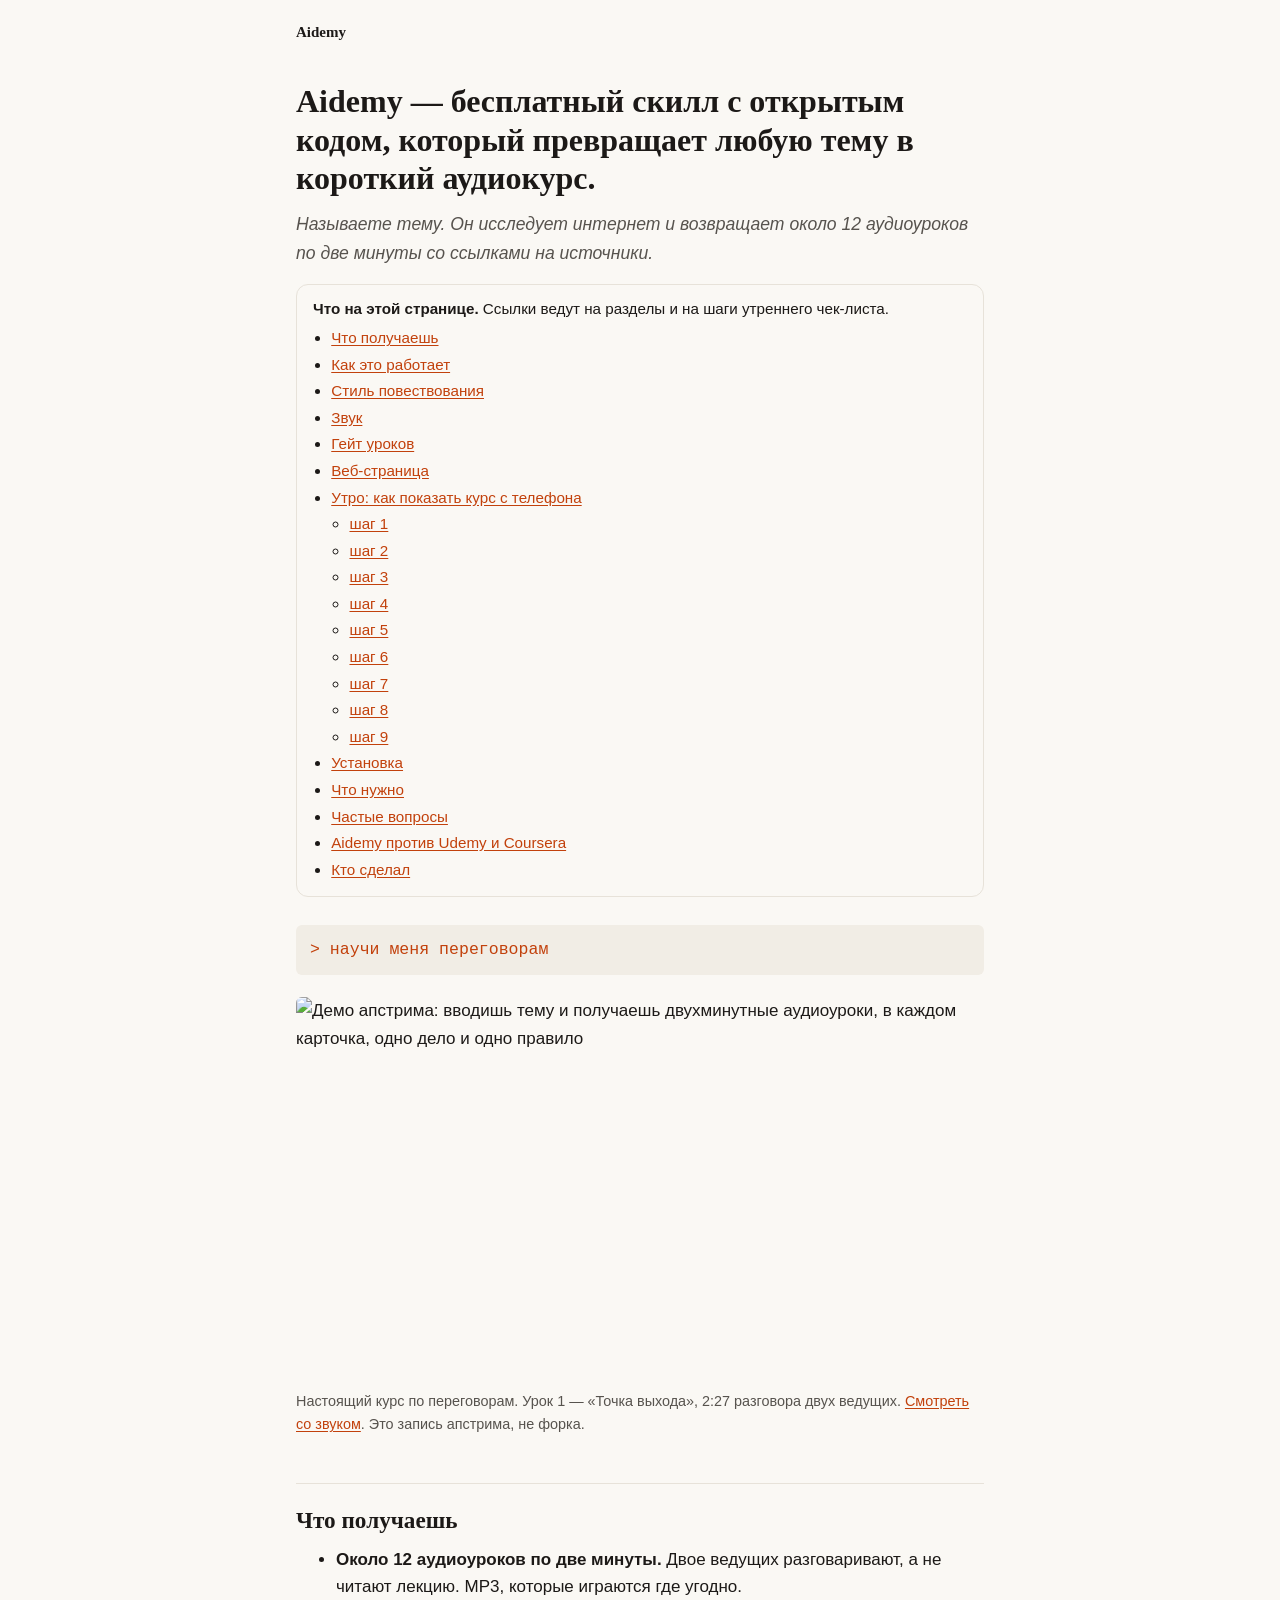
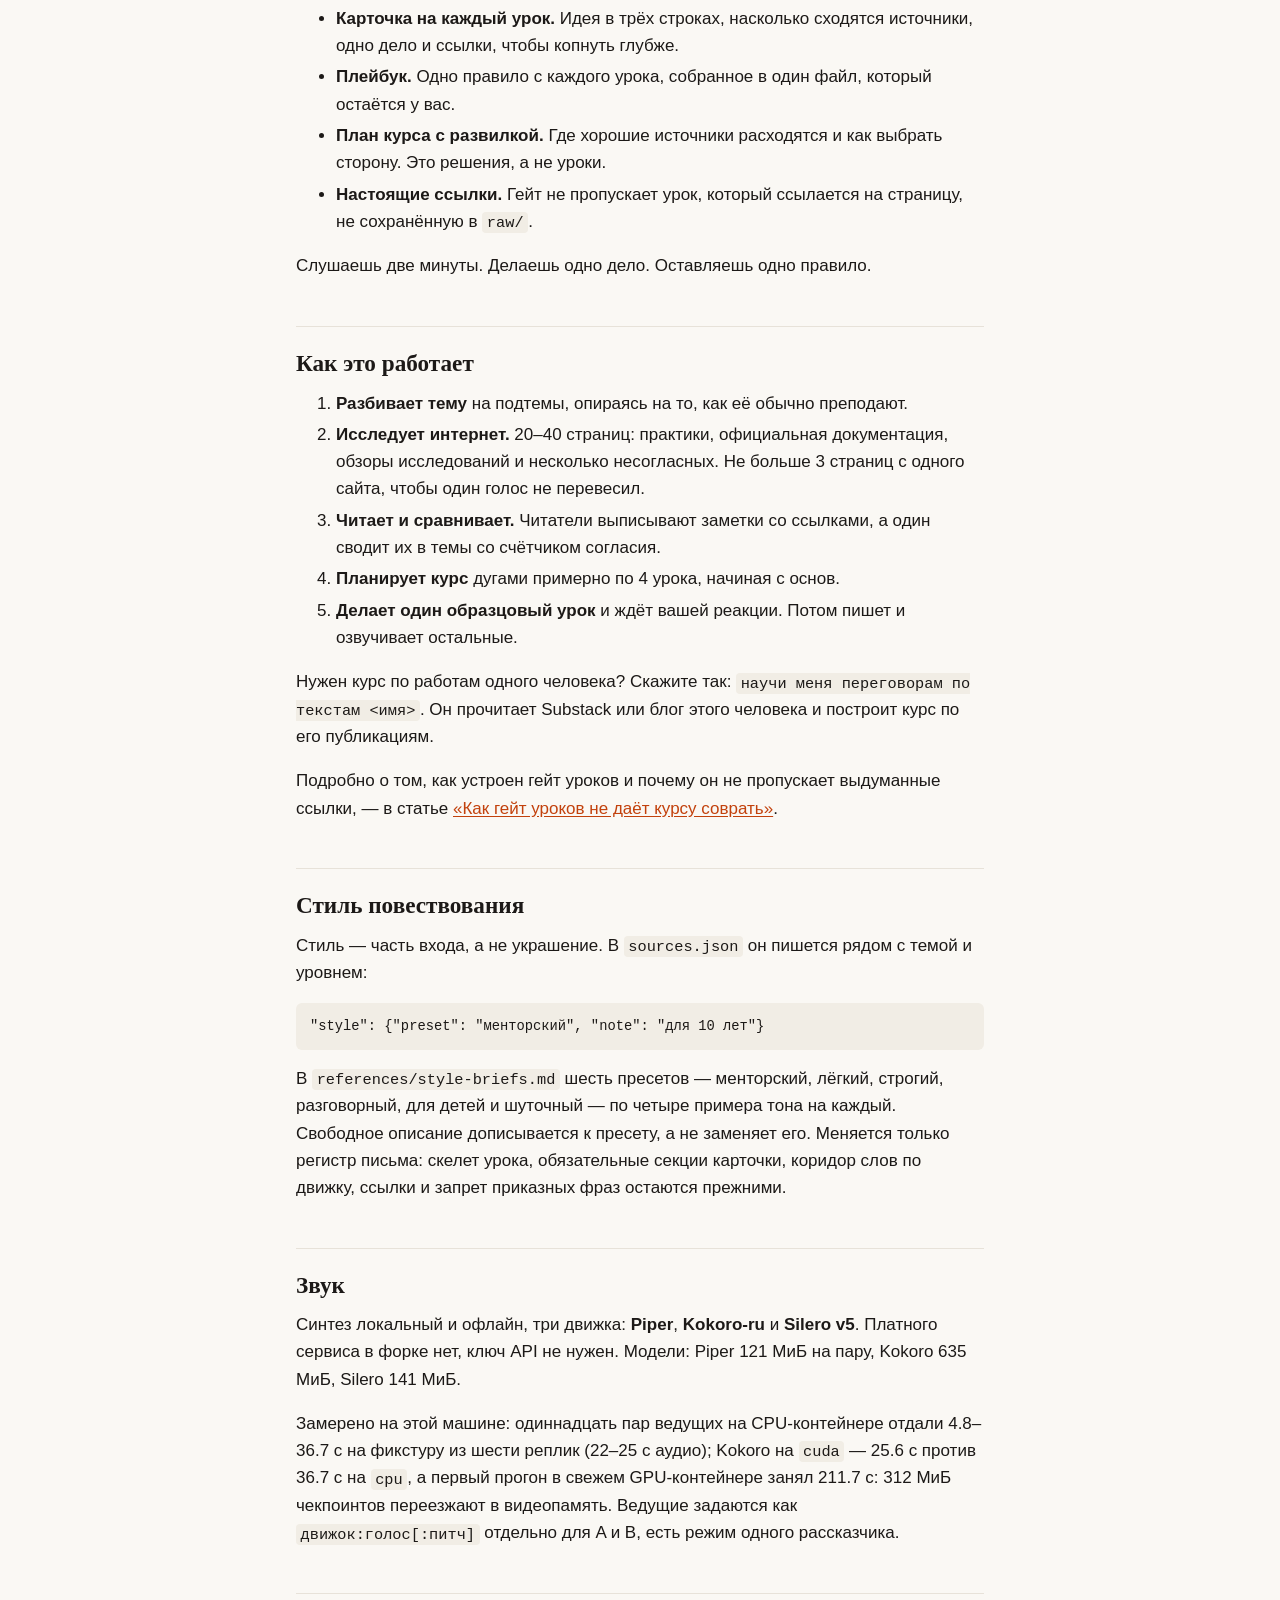
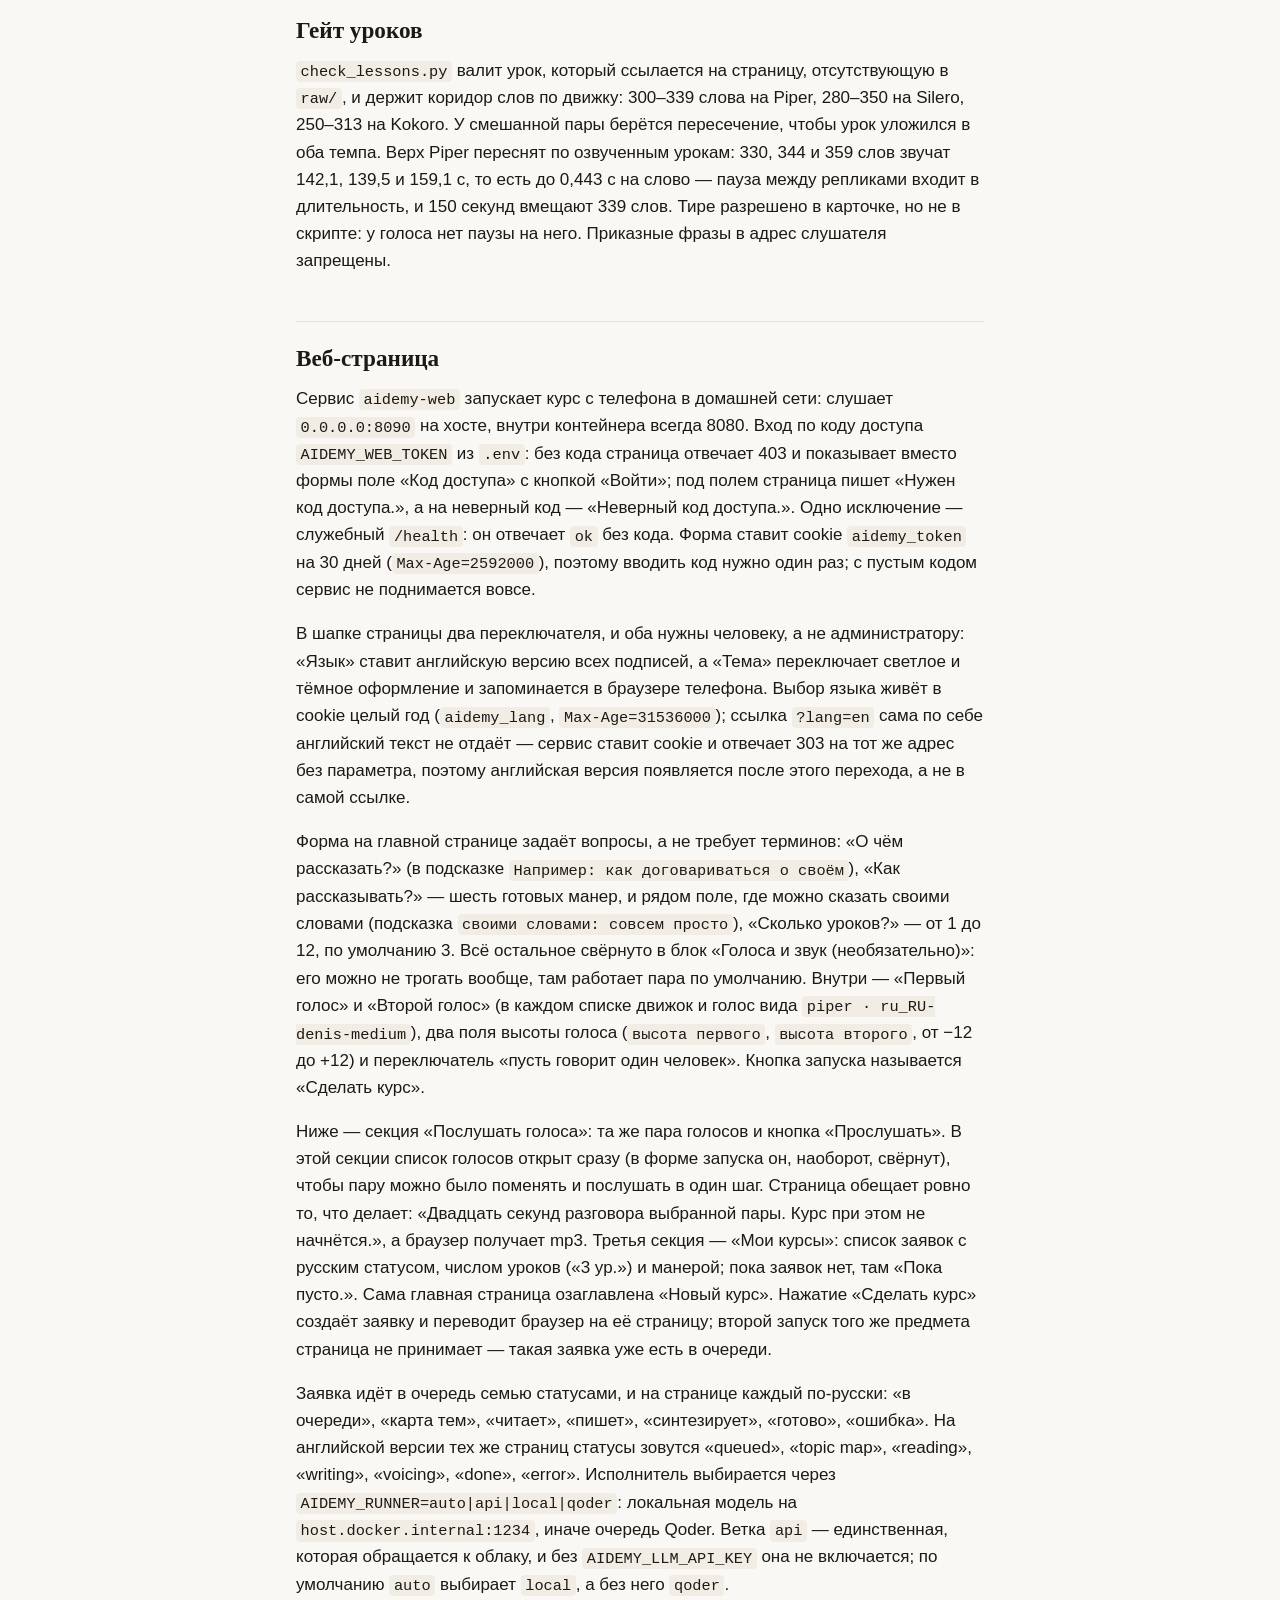
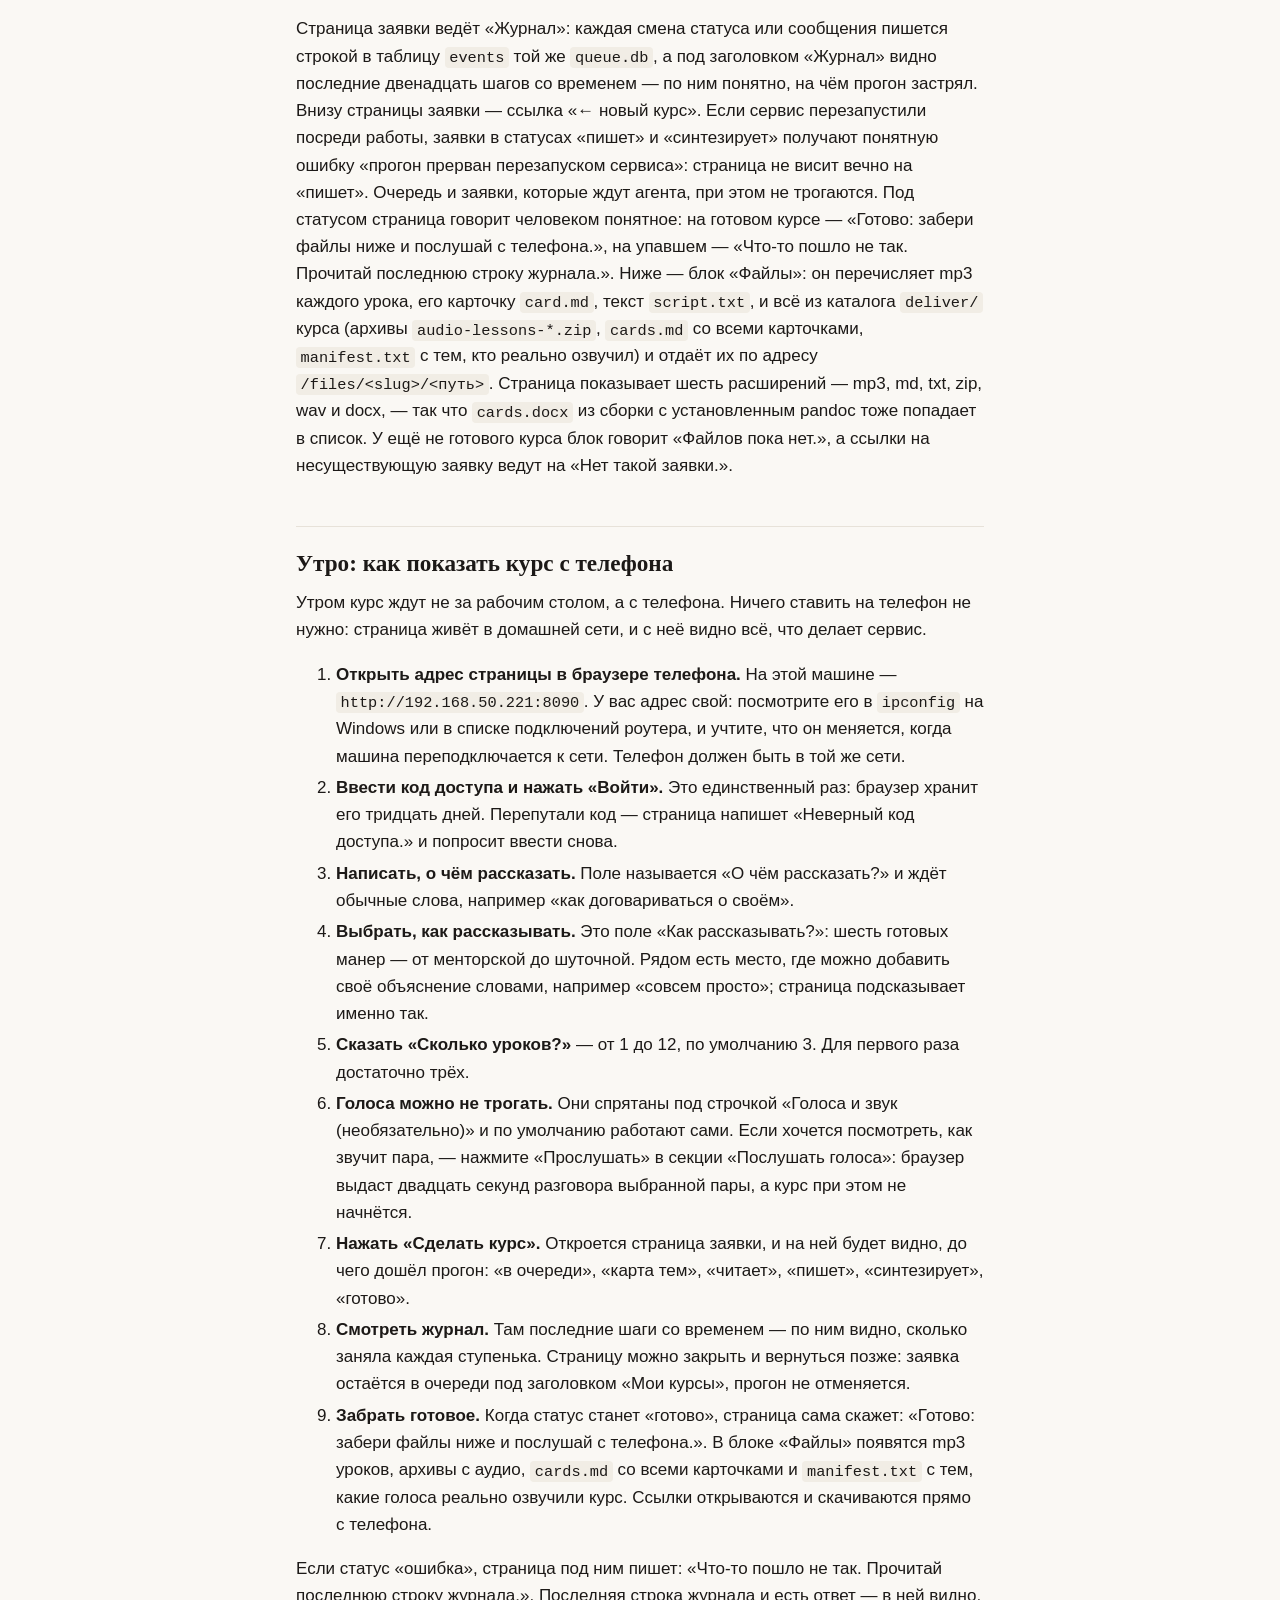
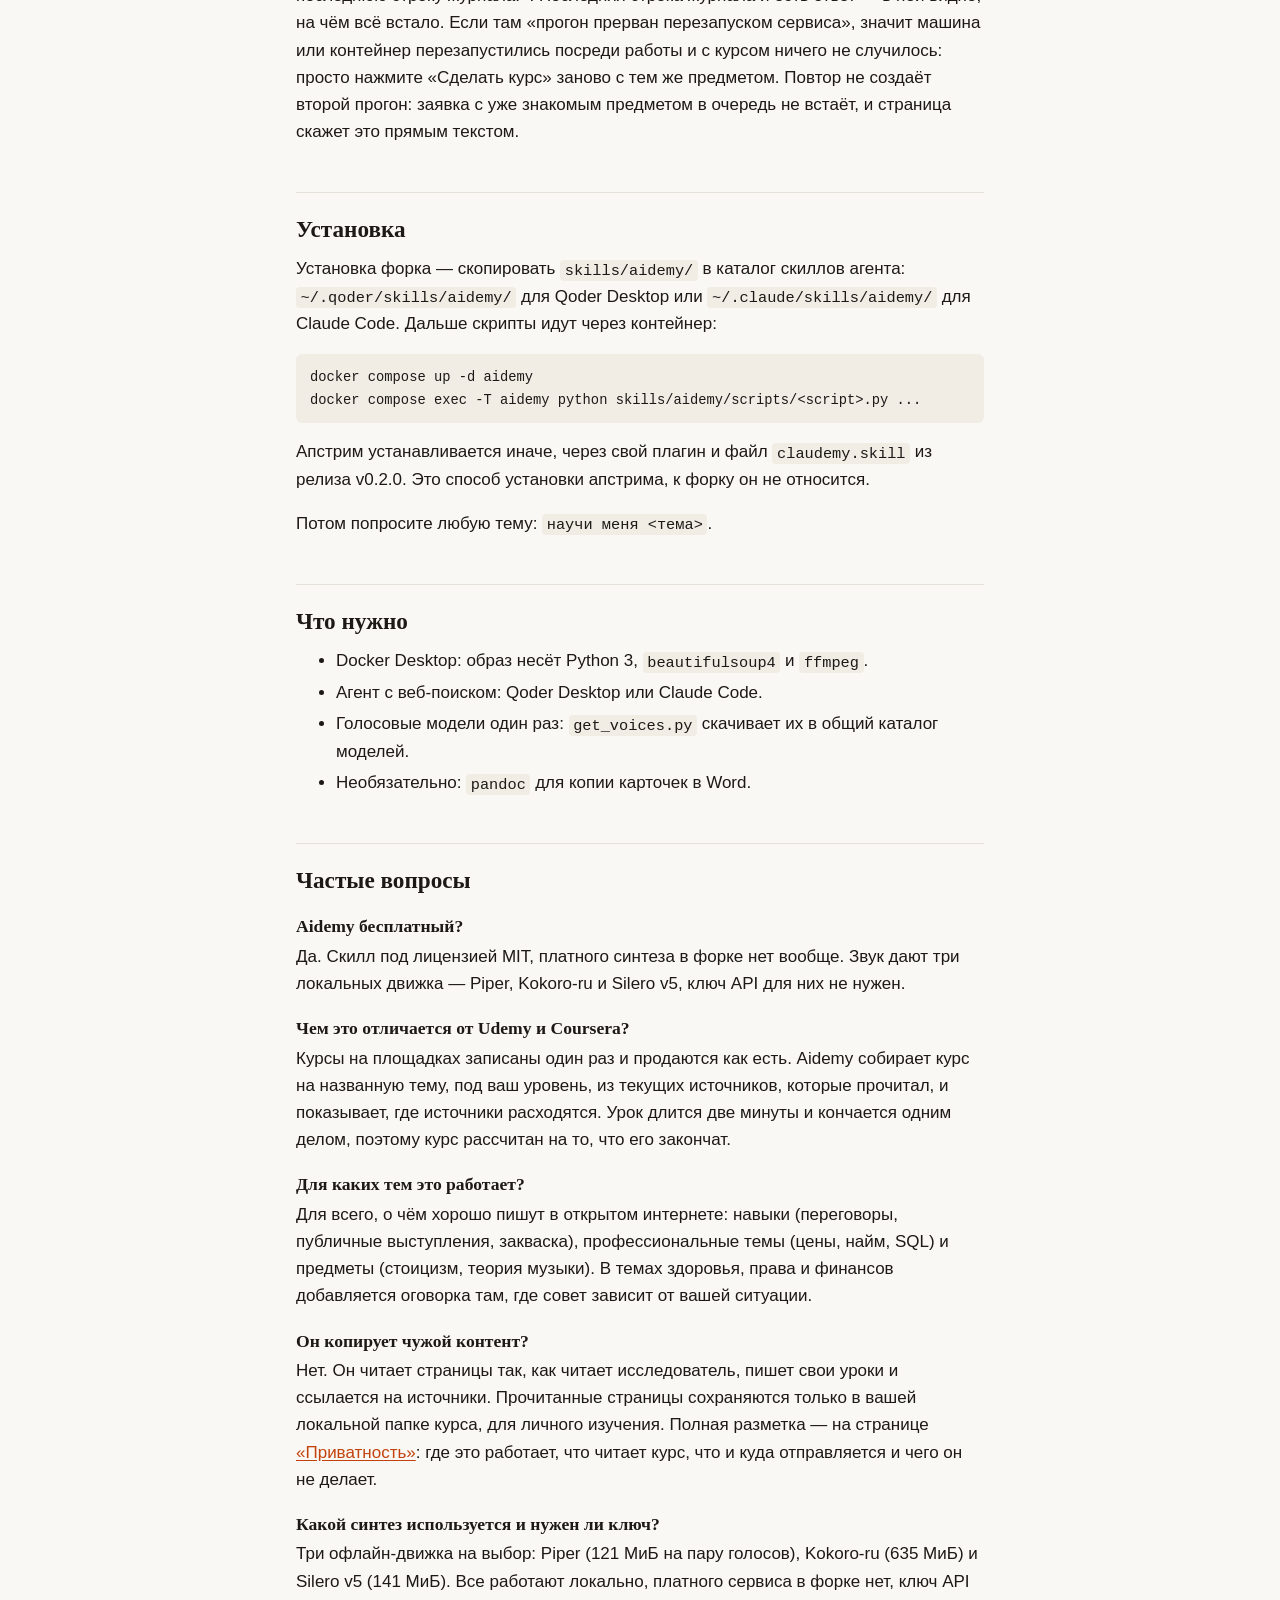
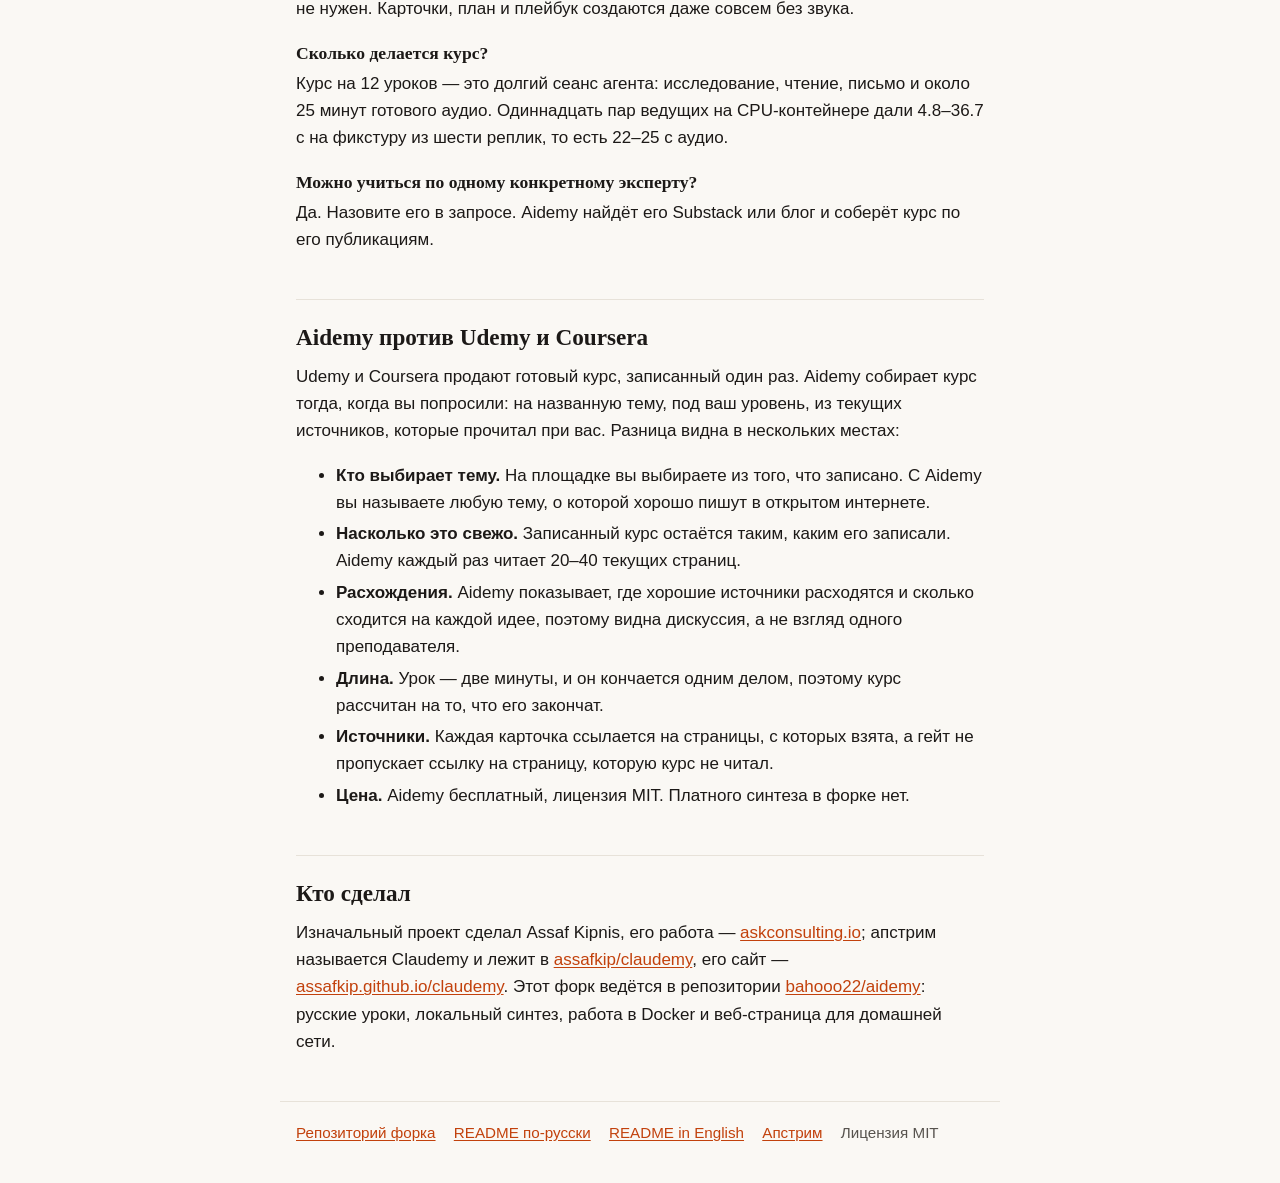
==== docs/index.html @ 0921248d "Верх коридора Piper переснят с лабораторной фикстуры на готовые уроки Гейт держал 2:00–2:30 по лабор" ====
<!doctype html>
<html lang="ru">
<head>
<meta charset="utf-8">
<meta name="viewport" content="width=device-width, initial-scale=1">
<title>Aidemy: двухголосые аудиоуроки по две минуты, с источниками</title>
<meta name="description" content="Aidemy — бесплатный скилл с открытым кодом: превращает любую тему в короткий аудиокурс из двухголосых аудиоуроков по две минуты, со ссылками на источники и одним маленьким делом в каждом уроке.">
<link rel="canonical" href="https://github.com/bahooo22/aidemy">
<link rel="icon" href="assets/logo.png" type="image/png">
<meta name="author" content="Assaf Kipnis (апстрим), форк bahooo22">
<meta property="og:type" content="website">
<meta property="og:site_name" content="Aidemy">
<meta property="og:title" content="Aidemy: двухголосые аудиоуроки по две минуты, с источниками">
<meta property="og:description" content="Aidemy — бесплатный скилл с открытым кодом: любая тема становится коротким аудиокурсом из двухголосых уроков по две минуты со ссылками на источники.">
<meta property="og:url" content="https://github.com/bahooo22/aidemy">
<!-- Абсолютный адрес заработает после пуша в origin: до пуша превью в мессенджерах не появится. -->
<meta property="og:image" content="https://raw.githubusercontent.com/bahooo22/aidemy/main/docs/assets/preview.png">
<meta property="og:image:width" content="1792">
<meta property="og:image:height" content="1024">
<meta property="og:image:alt" content="Aidemy: двухминутные аудиоуроки по любой теме со ссылками на источники">
<meta name="twitter:card" content="summary_large_image">
<meta name="twitter:title" content="Aidemy: двухголосые аудиоуроки по две минуты, с источниками">
<meta name="twitter:description" content="Aidemy — бесплатный скилл с открытым кодом: любая тема становится коротким аудиокурсом из двухголосых уроков по две минуты со ссылками на источники.">
<meta name="twitter:image" content="https://raw.githubusercontent.com/bahooo22/aidemy/main/docs/assets/preview.png">
<meta name="color-scheme" content="light dark">
<style>
:root{--bg:#faf8f4;--fg:#1c1917;--muted:#57534e;--rule:#e7e2d9;--accent:#c2410c;--code-bg:#f1ede5;
--serif:Georgia,"Iowan Old Style","Palatino Linotype",serif;
--sans:-apple-system,BlinkMacSystemFont,"Segoe UI",Roboto,Helvetica,Arial,sans-serif;
--mono:ui-monospace,SFMono-Regular,Menlo,Consolas,monospace}
@media (prefers-color-scheme:dark){:root{--bg:#1a1714;--fg:#ede8e0;--muted:#a8a29e;--rule:#3a342e;--accent:#fb923c;--code-bg:#26211c}}
*{box-sizing:border-box}
html{-webkit-text-size-adjust:100%}
body{margin:0;background:var(--bg);color:var(--fg);font:17px/1.6 var(--sans)}
main,header.site,footer{max-width:720px;margin:0 auto;padding:0 16px}
header.site{padding-top:20px;font-size:15px}
header.site a{color:var(--fg);text-decoration:none;font-family:var(--serif);font-weight:700}
h1,h2,h3{font-family:var(--serif);line-height:1.2;font-weight:700}
h1{font-size:2rem;margin:1.2em 0 .4em}
h2{font-size:1.45rem;margin:2em 0 .5em;padding-top:1em;border-top:1px solid var(--rule)}
h3{font-size:1.1rem;margin:1.4em 0 .3em}
p,ul,ol{margin:0 0 1em}
li{margin:.25em 0}
a{color:var(--accent);text-underline-offset:2px}
code,pre{font-family:var(--mono);font-size:.9em}
code{background:var(--code-bg);padding:.1em .3em;border-radius:4px;overflow-wrap:anywhere}
pre{background:var(--code-bg);padding:12px 14px;border-radius:6px;overflow-x:auto;line-height:1.45}
pre code{background:none;padding:0;overflow-wrap:normal}
.cmd{font-family:var(--mono);font-size:1.15rem;color:var(--accent);background:var(--code-bg);padding:12px 14px;border-radius:6px;margin:0 0 1.2em}
.dek{font-size:1.1rem;color:var(--muted);font-style:italic}
img{max-width:100%;height:auto;display:block;border-radius:6px}
figure{margin:0 0 1.2em}
figcaption{font-size:.9rem;color:var(--muted);margin-top:.4em}
.faq h3{margin-top:1.2em}
footer{border-top:1px solid var(--rule);margin-top:3em;padding-top:1em;padding-bottom:2em;font-size:.95rem;color:var(--muted)}
footer ul{list-style:none;padding:0;display:flex;flex-wrap:wrap;gap:.4em 1.2em}
.toc{border:1px solid var(--rule);border-radius:12px;padding:12px 16px;margin:0 0 1.8em;font-size:.95rem}
.toc p{margin:0 0 .3em}
.toc ul{margin:0;padding-left:1.2em}
.toc li{margin:.15em 0}
</style>
<script type="application/ld+json">
{
  "@context": "https://schema.org",
  "@graph": [
    {
      "@type": "SoftwareApplication",
      "@id": "https://github.com/bahooo22/aidemy#app",
      "name": "Aidemy",
      "description": "Бесплатный скилл для агента с открытым кодом: превращает любую тему в короткий аудиокурс — около 12 двухголосых аудиоуроков по две минуты, в каждом карточка, одно маленькое дело и ссылки на источники.",
      "url": "https://github.com/bahooo22/aidemy",
      "sameAs": "https://github.com/assafkip/claudemy",
      "applicationCategory": "EducationalApplication",
      "operatingSystem": "Docker: macOS, Linux, Windows",
      "offers": {
        "@type": "Offer",
        "price": "0",
        "priceCurrency": "USD"
      },
      "license": "https://opensource.org/license/mit",
      "codeRepository": "https://github.com/bahooo22/aidemy",
      "softwareVersion": "0.3.2",
      "author": {
        "@type": "Person",
        "name": "Assaf Kipnis",
        "url": "https://askconsulting.io"
      }
    },
    {
      "@type": "FAQPage",
      "@id": "https://github.com/bahooo22/aidemy#faq",
      "mainEntity": [
        {
          "@type": "Question",
          "name": "Aidemy бесплатный?",
          "acceptedAnswer": {
            "@type": "Answer",
            "text": "Да. Скилл под лицензией MIT, платного синтеза в форке нет вообще. Звук дают три локальных движка — Piper, Kokoro-ru и Silero v5, ключ API для них не нужен."
          }
        },
        {
          "@type": "Question",
          "name": "Чем это отличается от Udemy и Coursera?",
          "acceptedAnswer": {
            "@type": "Answer",
            "text": "Курсы на площадках записаны один раз и продаются как есть. Aidemy собирает курс на названную тему, под ваш уровень, из текущих источников, которые прочитал, и показывает, где источники расходятся. Урок длится две минуты и кончается одним делом, поэтому курс рассчитан на то, что его закончат."
          }
        },
        {
          "@type": "Question",
          "name": "Для каких тем это работает?",
          "acceptedAnswer": {
            "@type": "Answer",
            "text": "Для всего, о чём хорошо пишут в открытом интернете: навыки (переговоры, публичные выступления, закваска), профессиональные темы (цены, найм, SQL) и предметы (стоицизм, теория музыки). В темах здоровья, права и финансов добавляется оговорка там, где совет зависит от вашей ситуации."
          }
        },
        {
          "@type": "Question",
          "name": "Он копирует чужой контент?",
          "acceptedAnswer": {
            "@type": "Answer",
            "text": "Нет. Он читает страницы так, как читает исследователь, пишет свои уроки и ссылается на источники. Прочитанные страницы сохраняются только в вашей локальной папке курса, для личного изучения."
          }
        },
        {
          "@type": "Question",
          "name": "Какой синтез используется и нужен ли ключ?",
          "acceptedAnswer": {
            "@type": "Answer",
            "text": "Три офлайн-движка на выбор: Piper (121 МиБ на пару голосов), Kokoro-ru (635 МиБ) и Silero v5 (141 МиБ). Все работают локально, платного сервиса в форке нет, ключ API не нужен. Карточки, план и плейбук создаются даже совсем без звука."
          }
        },
        {
          "@type": "Question",
          "name": "Сколько делается курс?",
          "acceptedAnswer": {
            "@type": "Answer",
            "text": "Курс на 12 уроков — это долгий сеанс агента: исследование, чтение, письмо и около 25 минут готового аудио. Одиннадцать пар ведущих на CPU-контейнере дали 4.8–36.7 с на фикстуру из шести реплик, то есть 22–25 с аудио."
          }
        },
        {
          "@type": "Question",
          "name": "Можно учиться по одному конкретному эксперту?",
          "acceptedAnswer": {
            "@type": "Answer",
            "text": "Да. Назовите его в запросе. Aidemy найдёт его Substack или блог и соберёт курс по его публикациям."
          }
        }
      ]
    },
    {
      "@type": "VideoObject",
      "@id": "https://github.com/bahooo22/aidemy#demo",
      "name": "Демо апстрима: «научи меня переговорам»",
      "description": "Запрос темы агенту и двухминутные аудиоуроки, в каждом карточка, одно дело и одно правило. Ролик снят в апстрим-проекте.",
      "thumbnailUrl": "https://raw.githubusercontent.com/assafkip/claudemy/main/.github/social-preview.png",
      "contentUrl": "https://raw.githubusercontent.com/assafkip/claudemy/assets/claudemy-demo.mp4",
      "uploadDate": "2026-10-15",
      "duration": "PT41S"
    }
  ]
}
</script>
</head>
<body>
<header class="site"><a href="./">Aidemy</a></header>
<main>
<h1>Aidemy — бесплатный скилл с открытым кодом, который превращает любую тему в короткий аудиокурс.</h1>
<p class="dek">Называете тему. Он исследует интернет и возвращает около 12 аудиоуроков по две минуты со ссылками на источники.</p>

<nav class="toc" aria-label="Разделы страницы">
<p><strong>Что на этой странице.</strong> Ссылки ведут на разделы и на шаги утреннего чек-листа.</p>
<ul>
<li><a href="#chto-poluchaesh">Что получаешь</a></li>
<li><a href="#kak-rabotaet">Как это работает</a></li>
<li><a href="#stil">Стиль повествования</a></li>
<li><a href="#zvuk">Звук</a></li>
<li><a href="#geyt">Гейт уроков</a></li>
<li><a href="#veb-stranica">Веб-страница</a></li>
<li><a href="#utro">Утро: как показать курс с телефона</a></li>
<ul>
<li><a href="#utro-1">шаг 1</a></li>
<li><a href="#utro-2">шаг 2</a></li>
<li><a href="#utro-3">шаг 3</a></li>
<li><a href="#utro-4">шаг 4</a></li>
<li><a href="#utro-5">шаг 5</a></li>
<li><a href="#utro-6">шаг 6</a></li>
<li><a href="#utro-7">шаг 7</a></li>
<li><a href="#utro-8">шаг 8</a></li>
<li><a href="#utro-9">шаг 9</a></li>
</ul>
<li><a href="#ustanovka">Установка</a></li>
<li><a href="#chto-nuzhno">Что нужно</a></li>
<li><a href="#faq">Частые вопросы</a></li>
<li><a href="#sravnenie">Aidemy против Udemy и Coursera</a></li>
<li><a href="#kto-sdelal">Кто сделал</a></li>
</ul>
</nav>
<pre class="cmd"><code>&gt; научи меня переговорам</code></pre>
<figure>
<img src="https://raw.githubusercontent.com/assafkip/claudemy/assets/claudemy-demo.gif" width="800" height="450" alt="Демо апстрима: вводишь тему и получаешь двухминутные аудиоуроки, в каждом карточка, одно дело и одно правило">
<figcaption>Настоящий курс по переговорам. Урок 1 — «Точка выхода», 2:27 разговора двух ведущих. <a href="https://raw.githubusercontent.com/assafkip/claudemy/assets/claudemy-demo.mp4">Смотреть со звуком</a>. Это запись апстрима, не форка.</figcaption>
</figure>

<h2 id="chto-poluchaesh">Что получаешь</h2>
<ul>
<li><strong>Около 12 аудиоуроков по две минуты.</strong> Двое ведущих разговаривают, а не читают лекцию. MP3, которые играются где угодно.</li>
<li><strong>Карточка на каждый урок.</strong> Идея в трёх строках, насколько сходятся источники, одно дело и ссылки, чтобы копнуть глубже.</li>
<li><strong>Плейбук.</strong> Одно правило с каждого урока, собранное в один файл, который остаётся у вас.</li>
<li><strong>План курса с развилкой.</strong> Где хорошие источники расходятся и как выбрать сторону. Это решения, а не уроки.</li>
<li><strong>Настоящие ссылки.</strong> Гейт не пропускает урок, который ссылается на страницу, не сохранённую в <code>raw/</code>.</li>
</ul>
<p>Слушаешь две минуты. Делаешь одно дело. Оставляешь одно правило.</p>

<h2 id="kak-rabotaet">Как это работает</h2>
<ol>
<li><strong>Разбивает тему</strong> на подтемы, опираясь на то, как её обычно преподают.</li>
<li><strong>Исследует интернет.</strong> 20–40 страниц: практики, официальная документация, обзоры исследований и несколько несогласных. Не больше 3 страниц с одного сайта, чтобы один голос не перевесил.</li>
<li><strong>Читает и сравнивает.</strong> Читатели выписывают заметки со ссылками, а один сводит их в темы со счётчиком согласия.</li>
<li><strong>Планирует курс</strong> дугами примерно по 4 урока, начиная с основ.</li>
<li><strong>Делает один образцовый урок</strong> и ждёт вашей реакции. Потом пишет и озвучивает остальные.</li>
</ol>
<p>Нужен курс по работам одного человека? Скажите так: <code>научи меня переговорам по текстам &lt;имя&gt;</code>. Он прочитает Substack или блог этого человека и построит курс по его публикациям.</p>
<p>Подробно о том, как устроен гейт уроков и почему он не пропускает выдуманные ссылки, — в статье <a href="gate.html">«Как гейт уроков не даёт курсу соврать»</a>.</p>

<h2 id="stil">Стиль повествования</h2>
<p>Стиль — часть входа, а не украшение. В <code>sources.json</code> он пишется рядом с темой и уровнем:</p>
<pre><code>"style": {"preset": "менторский", "note": "для 10 лет"}</code></pre>
<p>В <code>references/style-briefs.md</code> шесть пресетов — менторский, лёгкий, строгий, разговорный, для детей и шуточный — по четыре примера тона на каждый. Свободное описание дописывается к пресету, а не заменяет его. Меняется только регистр письма: скелет урока, обязательные секции карточки, коридор слов по движку, ссылки и запрет приказных фраз остаются прежними.</p>

<h2 id="zvuk">Звук</h2>
<p>Синтез локальный и офлайн, три движка: <strong>Piper</strong>, <strong>Kokoro-ru</strong> и <strong>Silero v5</strong>. Платного сервиса в форке нет, ключ API не нужен. Модели: Piper 121 МиБ на пару, Kokoro 635 МиБ, Silero 141 МиБ.</p>
<p>Замерено на этой машине: одиннадцать пар ведущих на CPU-контейнере отдали 4.8–36.7 с на фикстуру из шести реплик (22–25 с аудио); Kokoro на <code>cuda</code> — 25.6 с против 36.7 с на <code>cpu</code>, а первый прогон в свежем GPU-контейнере занял 211.7 с: 312 МиБ чекпоинтов переезжают в видеопамять. Ведущие задаются как <code>движок:голос[:питч]</code> отдельно для A и B, есть режим одного рассказчика.</p>

<h2 id="geyt">Гейт уроков</h2>
<p><code>check_lessons.py</code> валит урок, который ссылается на страницу, отсутствующую в <code>raw/</code>, и держит коридор слов по движку: 300–339 слова на Piper, 280–350 на Silero, 250–313 на Kokoro. У смешанной пары берётся пересечение, чтобы урок уложился в оба темпа. Верх Piper переснят по озвученным урокам: 330, 344 и 359 слов звучат 142,1, 139,5 и 159,1 с, то есть до 0,443 с на слово — пауза между репликами входит в длительность, и 150 секунд вмещают 339 слов. Тире разрешено в карточке, но не в скрипте: у голоса нет паузы на него. Приказные фразы в адрес слушателя запрещены.</p>

<h2 id="veb-stranica">Веб-страница</h2>
<p>Сервис <code>aidemy-web</code> запускает курс с телефона в домашней сети: слушает <code>0.0.0.0:8090</code> на хосте, внутри контейнера всегда 8080. Вход по коду доступа <code>AIDEMY_WEB_TOKEN</code> из <code>.env</code>: без кода страница отвечает 403 и показывает вместо формы поле «Код доступа» с кнопкой «Войти»; под полем страница пишет «Нужен код доступа.», а на неверный код — «Неверный код доступа.». Одно исключение — служебный <code>/health</code>: он отвечает <code>ok</code> без кода. Форма ставит cookie <code>aidemy_token</code> на 30 дней (<code>Max-Age=2592000</code>), поэтому вводить код нужно один раз; с пустым кодом сервис не поднимается вовсе.</p>
<p>В шапке страницы два переключателя, и оба нужны человеку, а не администратору: «Язык» ставит английскую версию всех подписей, а «Тема» переключает светлое и тёмное оформление и запоминается в браузере телефона. Выбор языка живёт в cookie целый год (<code>aidemy_lang</code>, <code>Max-Age=31536000</code>); ссылка <code>?lang=en</code> сама по себе английский текст не отдаёт — сервис ставит cookie и отвечает 303 на тот же адрес без параметра, поэтому английская версия появляется после этого перехода, а не в самой ссылке.</p>
<p>Форма на главной странице задаёт вопросы, а не требует терминов: «О чём рассказать?» (в подсказке <code>Например: как договариваться о своём</code>), «Как рассказывать?» — шесть готовых манер, и рядом поле, где можно сказать своими словами (подсказка <code>своими словами: совсем просто</code>), «Сколько уроков?» — от 1 до 12, по умолчанию 3. Всё остальное свёрнуто в блок «Голоса и звук (необязательно)»: его можно не трогать вообще, там работает пара по умолчанию. Внутри — «Первый голос» и «Второй голос» (в каждом списке движок и голос вида <code>piper · ru_RU-denis-medium</code>), два поля высоты голоса (<code>высота первого</code>, <code>высота второго</code>, от −12 до +12) и переключатель «пусть говорит один человек». Кнопка запуска называется «Сделать курс».</p>
<p>Ниже — секция «Послушать голоса»: та же пара голосов и кнопка «Прослушать». В этой секции список голосов открыт сразу (в форме запуска он, наоборот, свёрнут), чтобы пару можно было поменять и послушать в один шаг. Страница обещает ровно то, что делает: «Двадцать секунд разговора выбранной пары. Курс при этом не начнётся.», а браузер получает mp3. Третья секция — «Мои курсы»: список заявок с русским статусом, числом уроков («3 ур.») и манерой; пока заявок нет, там «Пока пусто.». Сама главная страница озаглавлена «Новый курс». Нажатие «Сделать курс» создаёт заявку и переводит браузер на её страницу; второй запуск того же предмета страница не принимает — такая заявка уже есть в очереди.</p>
<p>Заявка идёт в очередь семью статусами, и на странице каждый по-русски: «в очереди», «карта тем», «читает», «пишет», «синтезирует», «готово», «ошибка». На английской версии тех же страниц статусы зовутся «queued», «topic map», «reading», «writing», «voicing», «done», «error». Исполнитель выбирается через <code>AIDEMY_RUNNER=auto|api|local|qoder</code>: локальная модель на <code>host.docker.internal:1234</code>, иначе очередь Qoder. Ветка <code>api</code> — единственная, которая обращается к облаку, и без <code>AIDEMY_LLM_API_KEY</code> она не включается; по умолчанию <code>auto</code> выбирает <code>local</code>, а без него <code>qoder</code>.</p>
<p>Страница заявки ведёт «Журнал»: каждая смена статуса или сообщения пишется строкой в таблицу <code>events</code> той же <code>queue.db</code>, а под заголовком «Журнал» видно последние двенадцать шагов со временем — по ним понятно, на чём прогон застрял. Внизу страницы заявки — ссылка «← новый курс». Если сервис перезапустили посреди работы, заявки в статусах «пишет» и «синтезирует» получают понятную ошибку «прогон прерван перезапуском сервиса»: страница не висит вечно на «пишет». Очередь и заявки, которые ждут агента, при этом не трогаются. Под статусом страница говорит человеком понятное: на готовом курсе — «Готово: забери файлы ниже и послушай с телефона.», на упавшем — «Что-то пошло не так. Прочитай последнюю строку журнала.». Ниже — блок «Файлы»: он перечисляет mp3 каждого урока, его карточку <code>card.md</code>, текст <code>script.txt</code>, и всё из каталога <code>deliver/</code> курса (архивы <code>audio-lessons-*.zip</code>, <code>cards.md</code> со всеми карточками, <code>manifest.txt</code> с тем, кто реально озвучил) и отдаёт их по адресу <code>/files/&lt;slug&gt;/&lt;путь&gt;</code>. Страница показывает шесть расширений — mp3, md, txt, zip, wav и docx, — так что <code>cards.docx</code> из сборки с установленным pandoc тоже попадает в список. У ещё не готового курса блок говорит «Файлов пока нет.», а ссылки на несуществующую заявку ведут на «Нет такой заявки.».</p>

<h2 id="utro">Утро: как показать курс с телефона</h2>
<p>Утром курс ждут не за рабочим столом, а с телефона. Ничего ставить на телефон не нужно: страница живёт в домашней сети, и с неё видно всё, что делает сервис.</p>
<ol>
<li id="utro-1"><strong>Открыть адрес страницы в браузере телефона.</strong> На этой машине — <code>http://192.168.50.221:8090</code>. У вас адрес свой: посмотрите его в <code>ipconfig</code> на Windows или в списке подключений роутера, и учтите, что он меняется, когда машина переподключается к сети. Телефон должен быть в той же сети.</li>
<li id="utro-2"><strong>Ввести код доступа и нажать «Войти».</strong> Это единственный раз: браузер хранит его тридцать дней. Перепутали код — страница напишет «Неверный код доступа.» и попросит ввести снова.</li>
<li id="utro-3"><strong>Написать, о чём рассказать.</strong> Поле называется «О чём рассказать?» и ждёт обычные слова, например «как договариваться о своём».</li>
<li id="utro-4"><strong>Выбрать, как рассказывать.</strong> Это поле «Как рассказывать?»: шесть готовых манер — от менторской до шуточной. Рядом есть место, где можно добавить своё объяснение словами, например «совсем просто»; страница подсказывает именно так.</li>
<li id="utro-5"><strong>Сказать «Сколько уроков?»</strong> — от 1 до 12, по умолчанию 3. Для первого раза достаточно трёх.</li>
<li id="utro-6"><strong>Голоса можно не трогать.</strong> Они спрятаны под строчкой «Голоса и звук (необязательно)» и по умолчанию работают сами. Если хочется посмотреть, как звучит пара, — нажмите «Прослушать» в секции «Послушать голоса»: браузер выдаст двадцать секунд разговора выбранной пары, а курс при этом не начнётся.</li>
<li id="utro-7"><strong>Нажать «Сделать курс».</strong> Откроется страница заявки, и на ней будет видно, до чего дошёл прогон: «в очереди», «карта тем», «читает», «пишет», «синтезирует», «готово».</li>
<li id="utro-8"><strong>Смотреть журнал.</strong> Там последние шаги со временем — по ним видно, сколько заняла каждая ступенька. Страницу можно закрыть и вернуться позже: заявка остаётся в очереди под заголовком «Мои курсы», прогон не отменяется.</li>
<li id="utro-9"><strong>Забрать готовое.</strong> Когда статус станет «готово», страница сама скажет: «Готово: забери файлы ниже и послушай с телефона.». В блоке «Файлы» появятся mp3 уроков, архивы с аудио, <code>cards.md</code> со всеми карточками и <code>manifest.txt</code> с тем, какие голоса реально озвучили курс. Ссылки открываются и скачиваются прямо с телефона.</li>
</ol>
<p>Если статус «ошибка», страница под ним пишет: «Что-то пошло не так. Прочитай последнюю строку журнала.». Последняя строка журнала и есть ответ — в ней видно, на чём всё встало. Если там «прогон прерван перезапуском сервиса», значит машина или контейнер перезапустились посреди работы и с курсом ничего не случилось: просто нажмите «Сделать курс» заново с тем же предметом. Повтор не создаёт второй прогон: заявка с уже знакомым предметом в очередь не встаёт, и страница скажет это прямым текстом.</p>

<h2 id="ustanovka">Установка</h2>
<p>Установка форка — скопировать <code>skills/aidemy/</code> в каталог скиллов агента: <code>~/.qoder/skills/aidemy/</code> для Qoder Desktop или <code>~/.claude/skills/aidemy/</code> для Claude Code. Дальше скрипты идут через контейнер:</p>
<pre><code>docker compose up -d aidemy
docker compose exec -T aidemy python skills/aidemy/scripts/&lt;script&gt;.py ...</code></pre>
<p>Апстрим устанавливается иначе, через свой плагин и файл <code>claudemy.skill</code> из релиза v0.2.0. Это способ установки апстрима, к форку он не относится.</p>
<p>Потом попросите любую тему: <code>научи меня &lt;тема&gt;</code>.</p>

<h2 id="chto-nuzhno">Что нужно</h2>
<ul>
<li>Docker Desktop: образ несёт Python 3, <code>beautifulsoup4</code> и <code>ffmpeg</code>.</li>
<li>Агент с веб-поиском: Qoder Desktop или Claude Code.</li>
<li>Голосовые модели один раз: <code>get_voices.py</code> скачивает их в общий каталог моделей.</li>
<li>Необязательно: <code>pandoc</code> для копии карточек в Word.</li>
</ul>

<h2 id="faq">Частые вопросы</h2>
<div class="faq">
<h3>Aidemy бесплатный?</h3>
<p>Да. Скилл под лицензией MIT, платного синтеза в форке нет вообще. Звук дают три локальных движка — Piper, Kokoro-ru и Silero v5, ключ API для них не нужен.</p>
<h3>Чем это отличается от Udemy и Coursera?</h3>
<p>Курсы на площадках записаны один раз и продаются как есть. Aidemy собирает курс на названную тему, под ваш уровень, из текущих источников, которые прочитал, и показывает, где источники расходятся. Урок длится две минуты и кончается одним делом, поэтому курс рассчитан на то, что его закончат.</p>
<h3>Для каких тем это работает?</h3>
<p>Для всего, о чём хорошо пишут в открытом интернете: навыки (переговоры, публичные выступления, закваска), профессиональные темы (цены, найм, SQL) и предметы (стоицизм, теория музыки). В темах здоровья, права и финансов добавляется оговорка там, где совет зависит от вашей ситуации.</p>
<h3>Он копирует чужой контент?</h3>
<p>Нет. Он читает страницы так, как читает исследователь, пишет свои уроки и ссылается на источники. Прочитанные страницы сохраняются только в вашей локальной папке курса, для личного изучения. Полная разметка — на странице <a href="privacy.html">«Приватность»</a>: где это работает, что читает курс, что и куда отправляется и чего он не делает.</p>
<h3>Какой синтез используется и нужен ли ключ?</h3>
<p>Три офлайн-движка на выбор: Piper (121 МиБ на пару голосов), Kokoro-ru (635 МиБ) и Silero v5 (141 МиБ). Все работают локально, платного сервиса в форке нет, ключ API не нужен. Карточки, план и плейбук создаются даже совсем без звука.</p>
<h3>Сколько делается курс?</h3>
<p>Курс на 12 уроков — это долгий сеанс агента: исследование, чтение, письмо и около 25 минут готового аудио. Одиннадцать пар ведущих на CPU-контейнере дали 4.8–36.7 с на фикстуру из шести реплик, то есть 22–25 с аудио.</p>
<h3>Можно учиться по одному конкретному эксперту?</h3>
<p>Да. Назовите его в запросе. Aidemy найдёт его Substack или блог и соберёт курс по его публикациям.</p>
</div>

<h2 id="sravnenie">Aidemy против Udemy и Coursera</h2>
<p>Udemy и Coursera продают готовый курс, записанный один раз. Aidemy собирает курс тогда, когда вы попросили: на названную тему, под ваш уровень, из текущих источников, которые прочитал при вас. Разница видна в нескольких местах:</p>
<ul>
<li><strong>Кто выбирает тему.</strong> На площадке вы выбираете из того, что записано. С Aidemy вы называете любую тему, о которой хорошо пишут в открытом интернете.</li>
<li><strong>Насколько это свежо.</strong> Записанный курс остаётся таким, каким его записали. Aidemy каждый раз читает 20–40 текущих страниц.</li>
<li><strong>Расхождения.</strong> Aidemy показывает, где хорошие источники расходятся и сколько сходится на каждой идее, поэтому видна дискуссия, а не взгляд одного преподавателя.</li>
<li><strong>Длина.</strong> Урок — две минуты, и он кончается одним делом, поэтому курс рассчитан на то, что его закончат.</li>
<li><strong>Источники.</strong> Каждая карточка ссылается на страницы, с которых взята, а гейт не пропускает ссылку на страницу, которую курс не читал.</li>
<li><strong>Цена.</strong> Aidemy бесплатный, лицензия MIT. Платного синтеза в форке нет.</li>
</ul>

<h2 id="kto-sdelal">Кто сделал</h2>
<p>Изначальный проект сделал Assaf Kipnis, его работа — <a href="https://askconsulting.io">askconsulting.io</a>; апстрим называется Claudemy и лежит в <a href="https://github.com/assafkip/claudemy">assafkip/claudemy</a>, его сайт — <a href="https://assafkip.github.io/claudemy/">assafkip.github.io/claudemy</a>. Этот форк ведётся в репозитории <a href="https://github.com/bahooo22/aidemy">bahooo22/aidemy</a>: русские уроки, локальный синтез, работа в Docker и веб-страница для домашней сети.</p>
</main>
<footer>
<ul>
<li><a href="https://github.com/bahooo22/aidemy">Репозиторий форка</a></li>
<li><a href="https://github.com/bahooo22/aidemy/blob/main/README.md">README по-русски</a></li>
<li><a href="https://github.com/bahooo22/aidemy/blob/main/README_en.md">README in English</a></li>
<li><a href="https://github.com/assafkip/claudemy">Апстрим</a></li>
<li>Лицензия MIT</li>
</ul>
</footer>
</body>
</html>
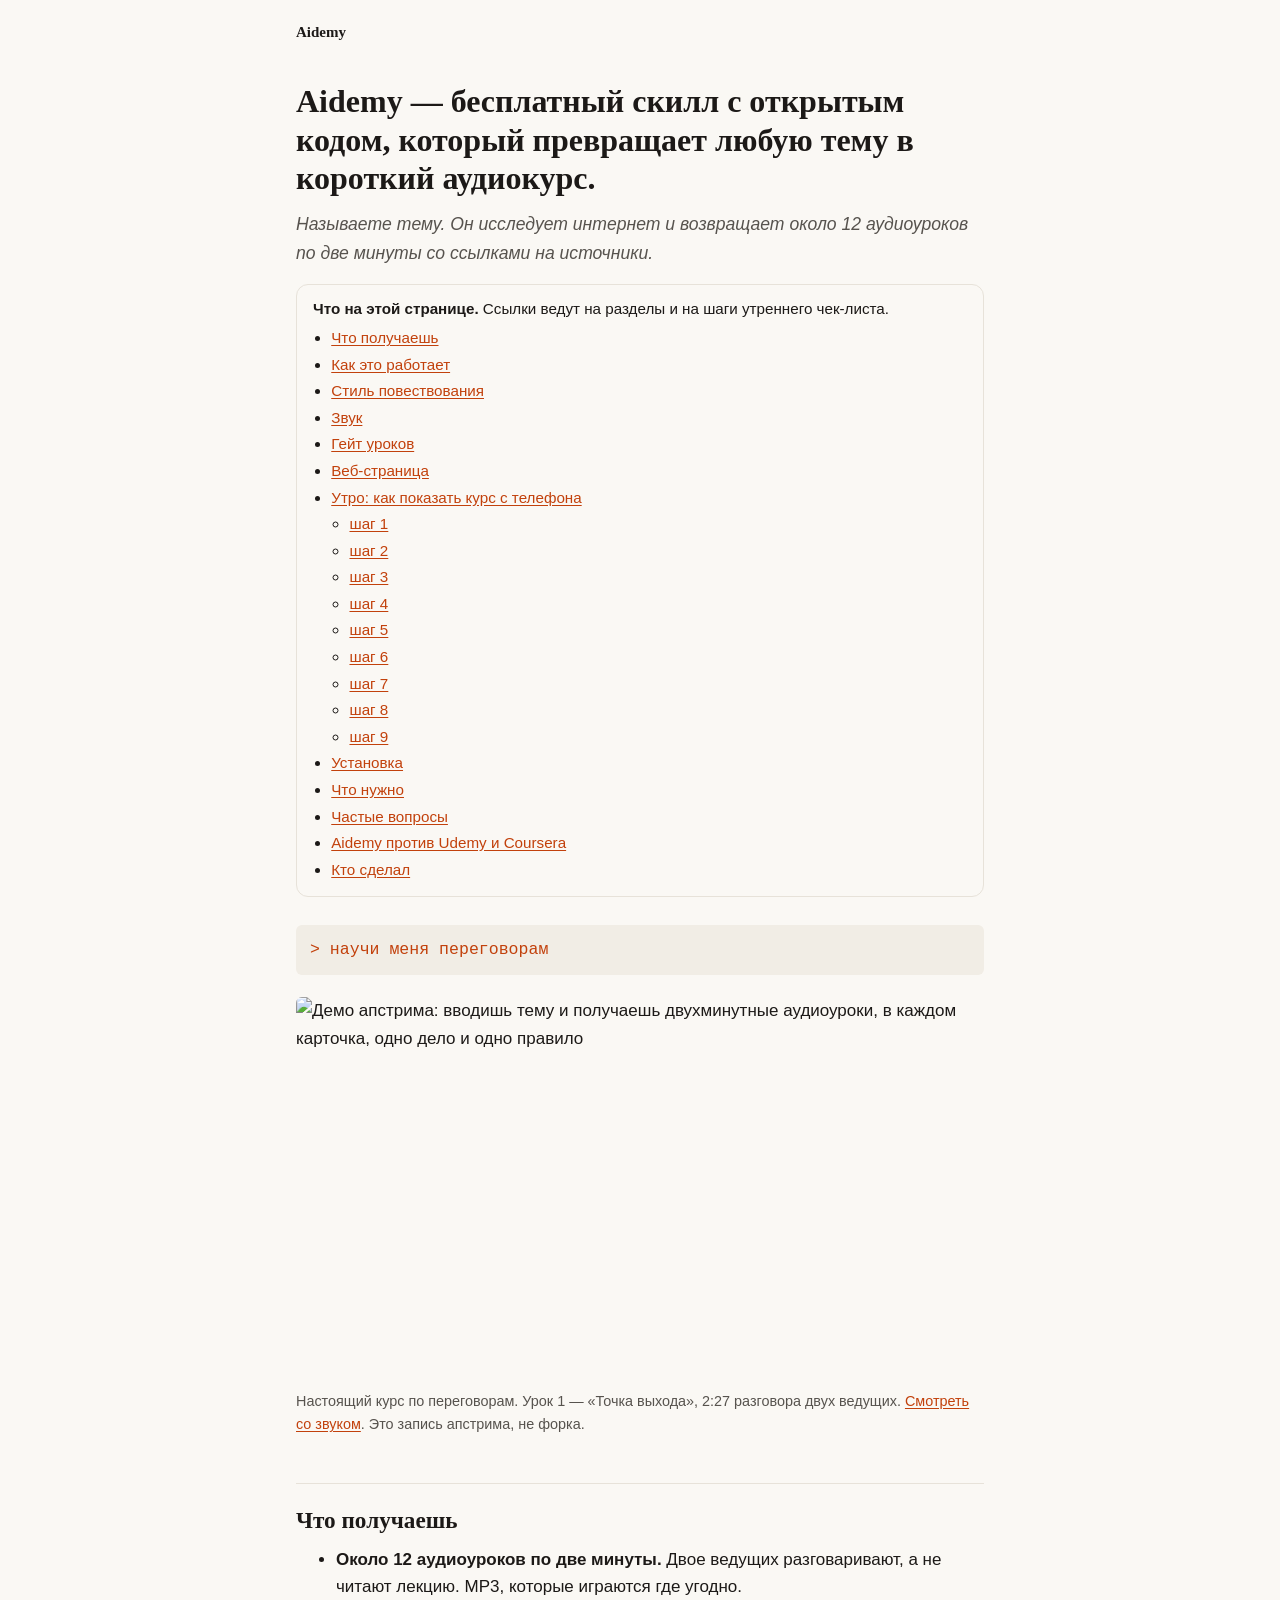
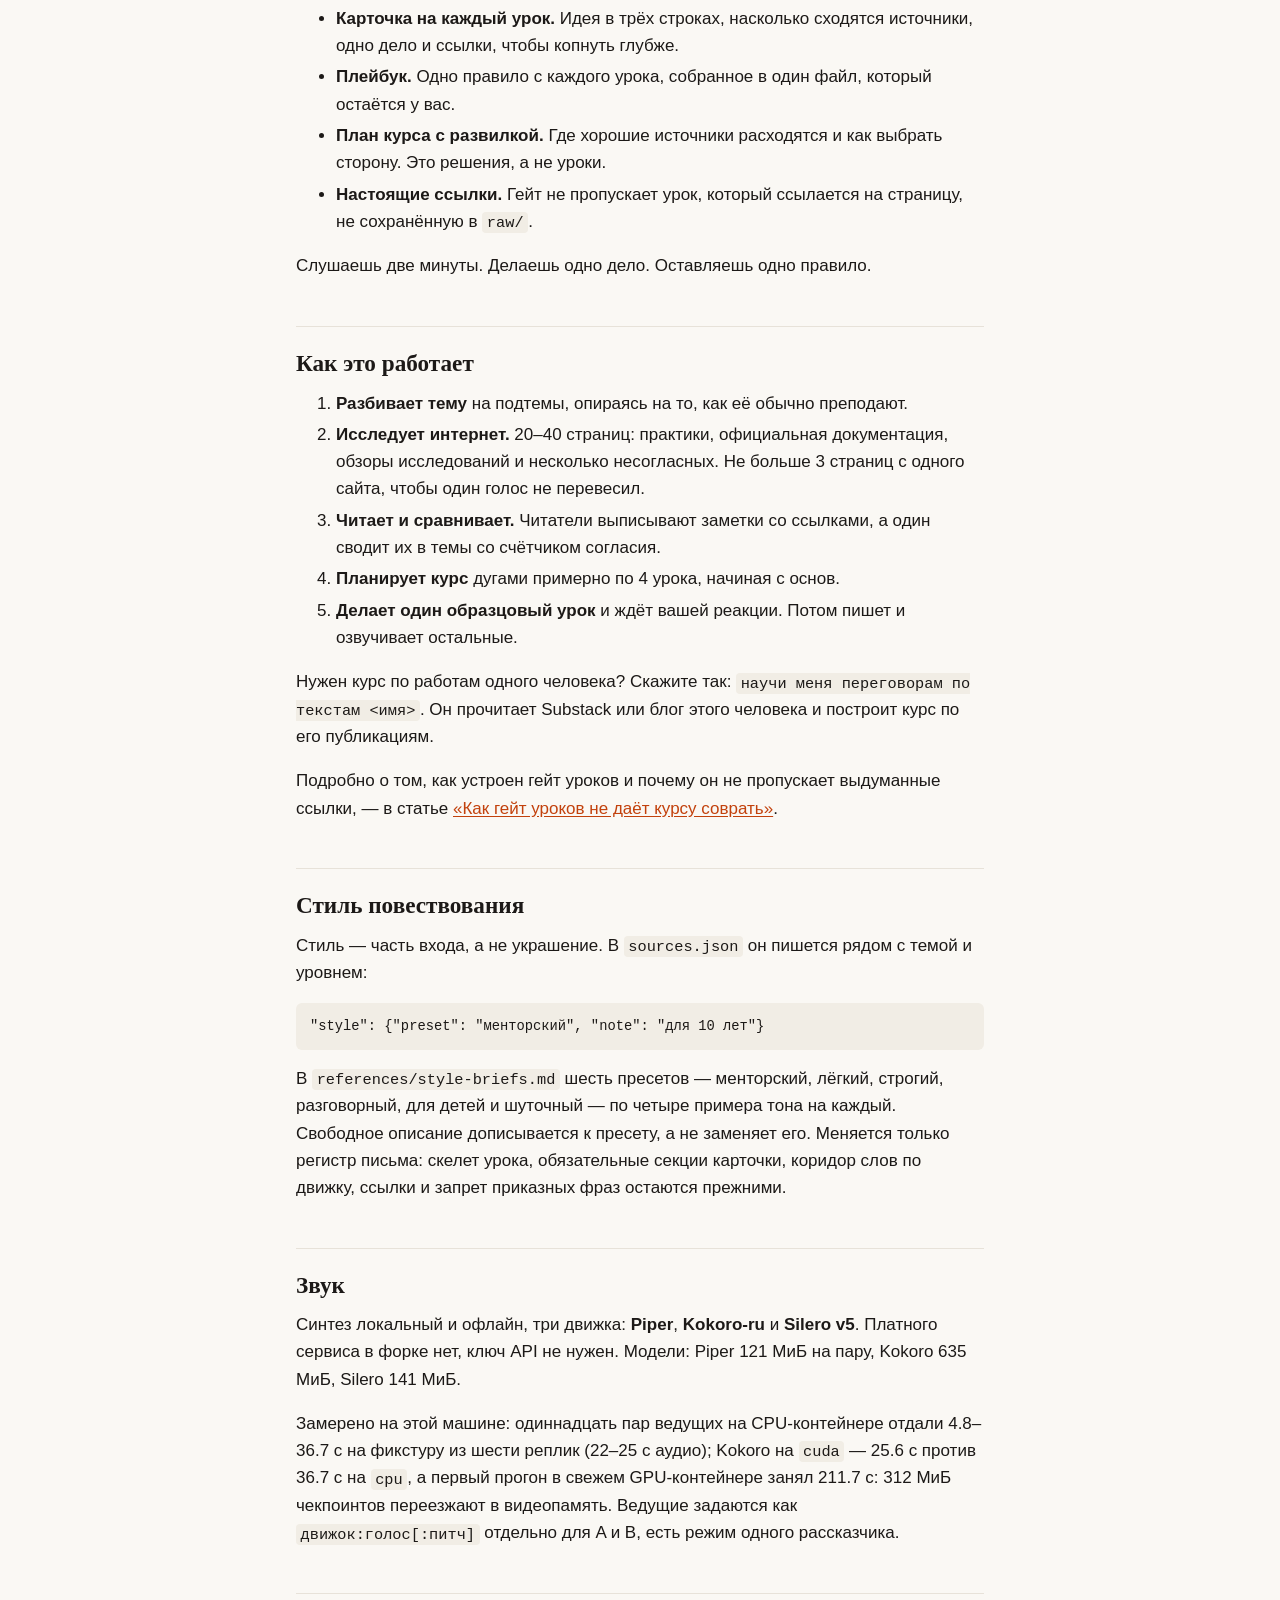
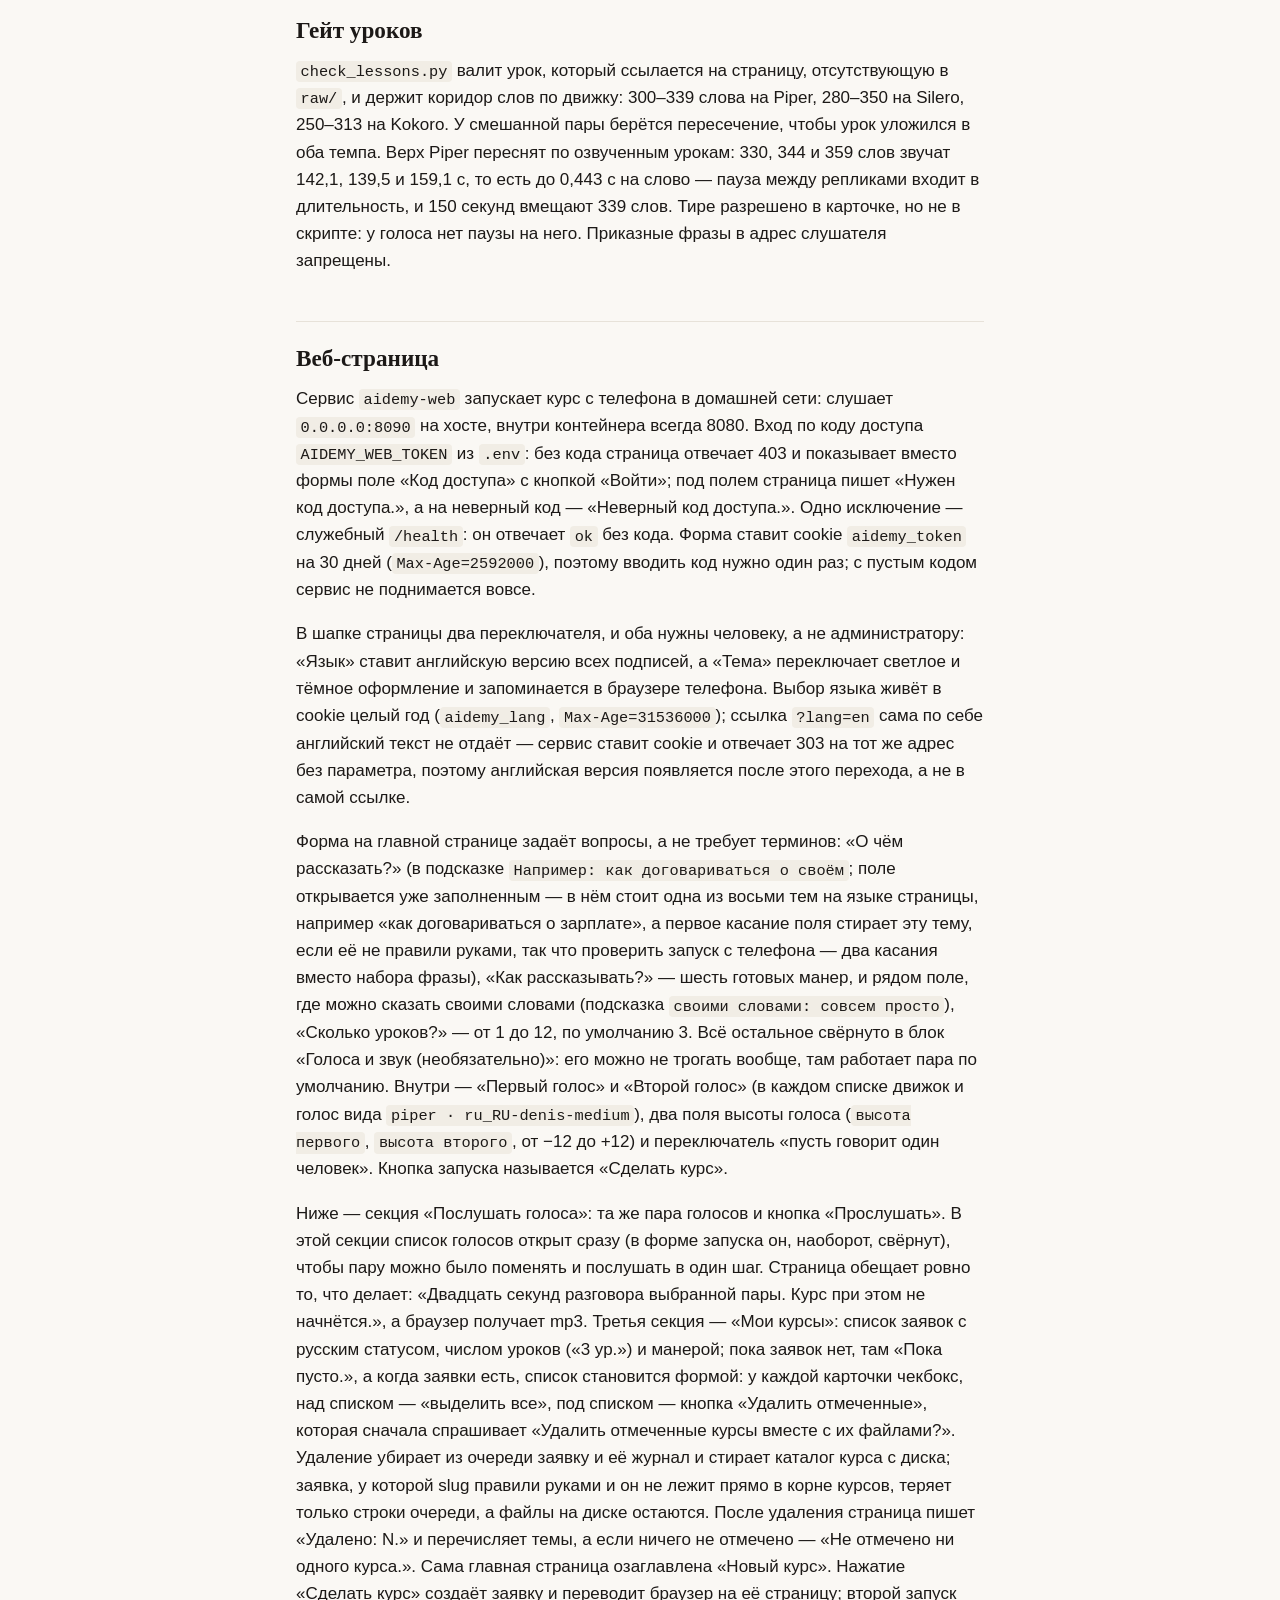
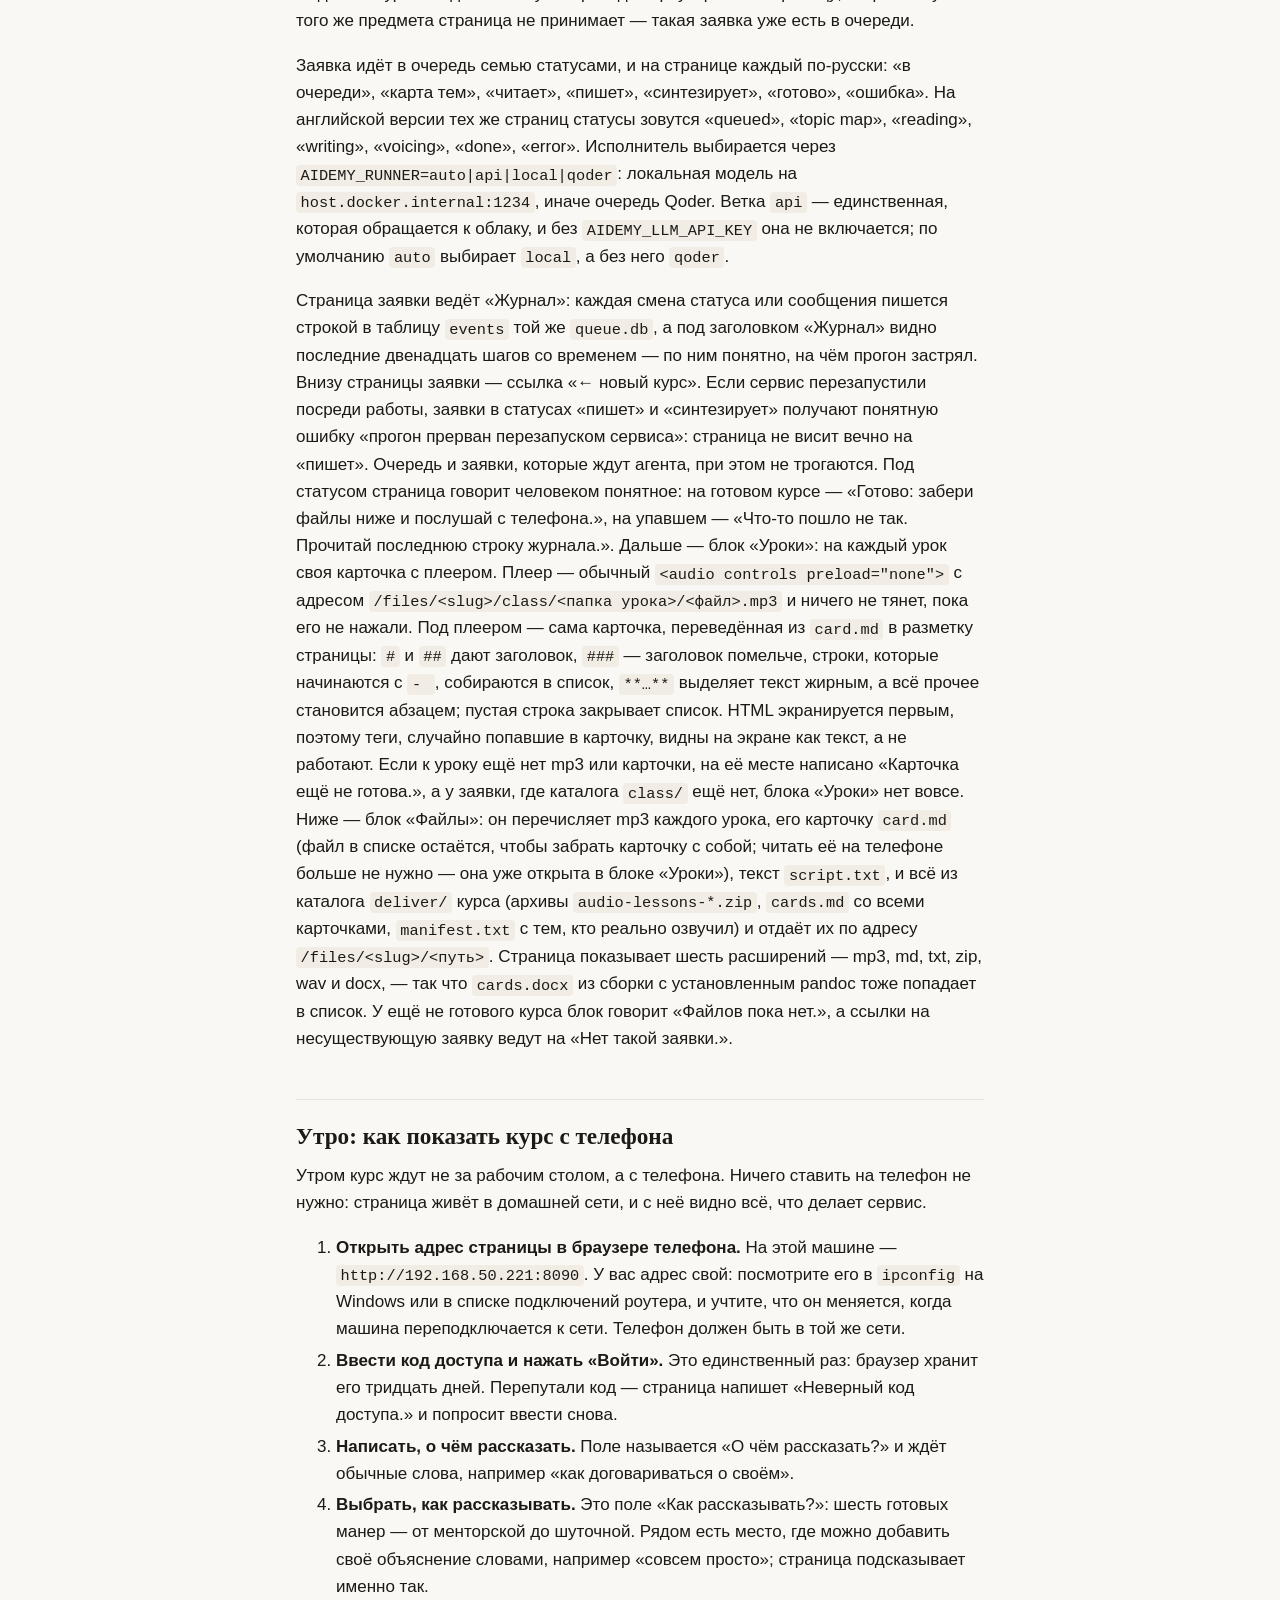
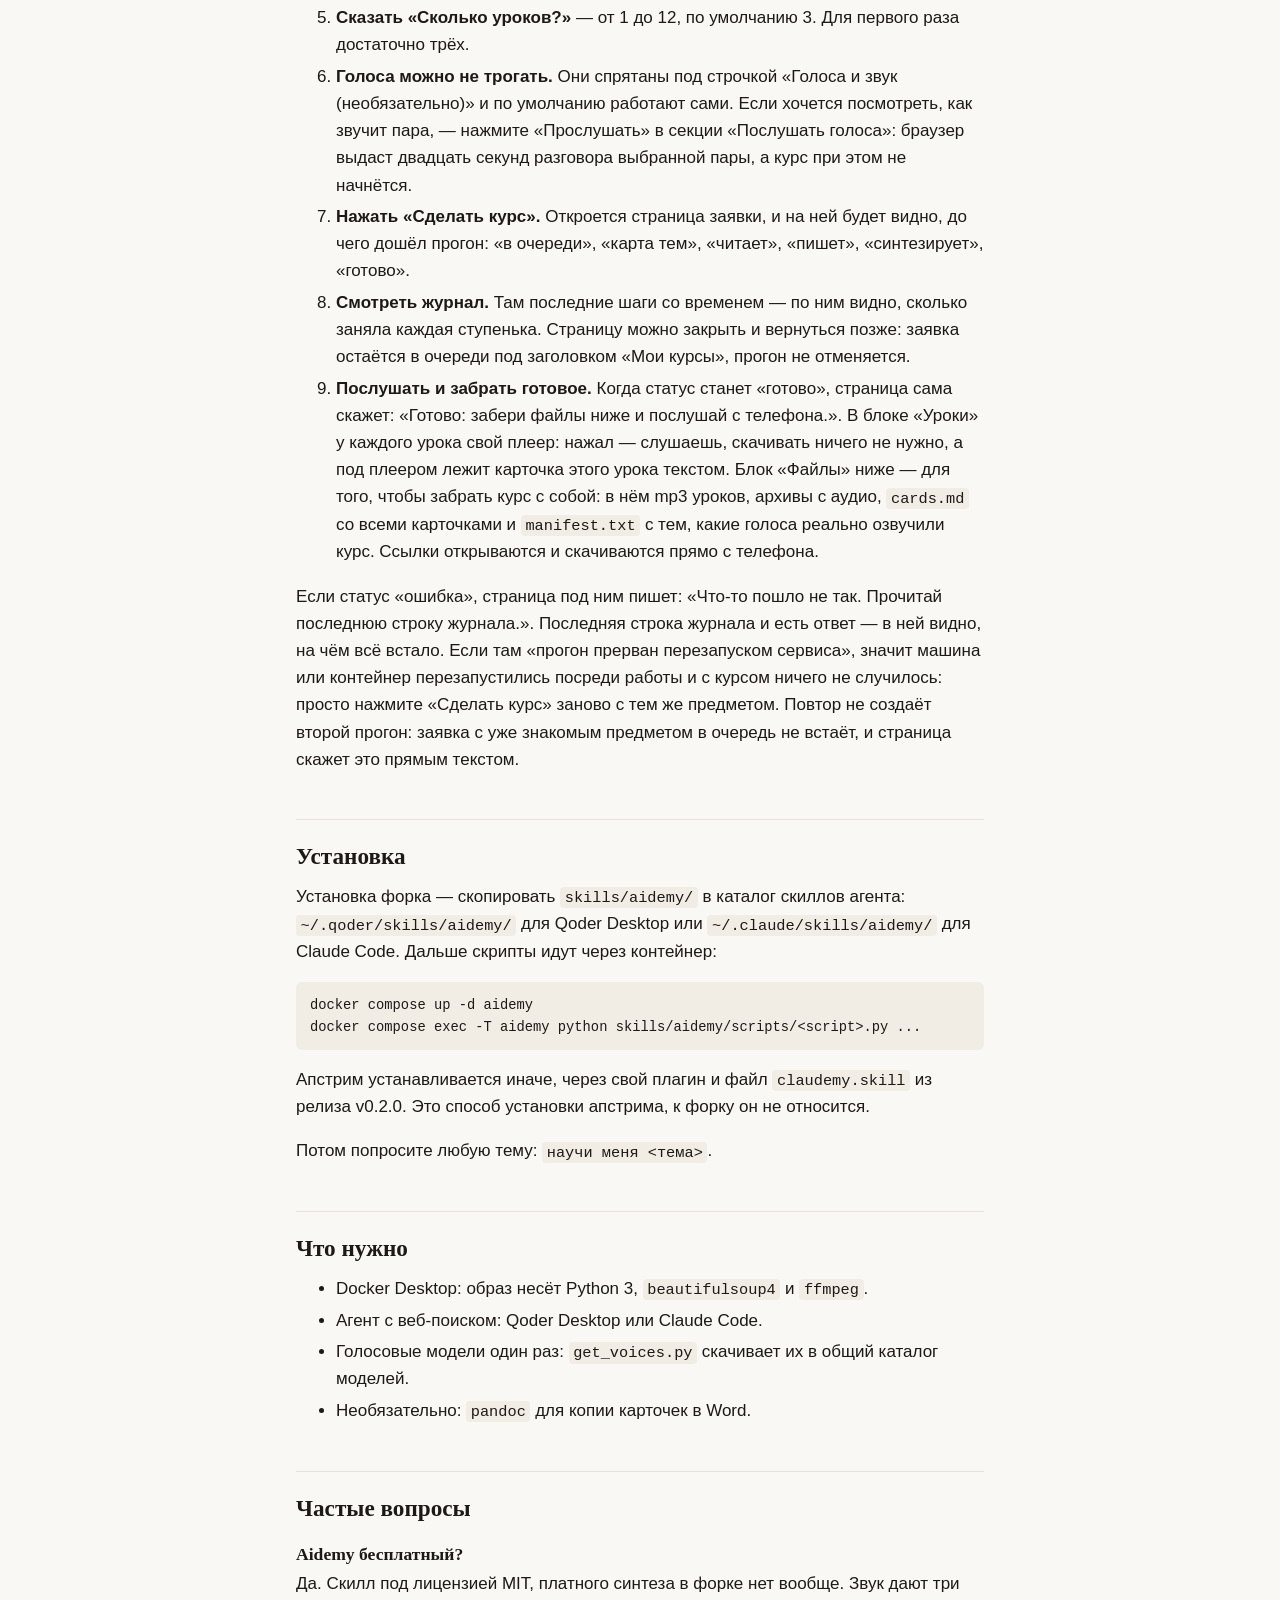
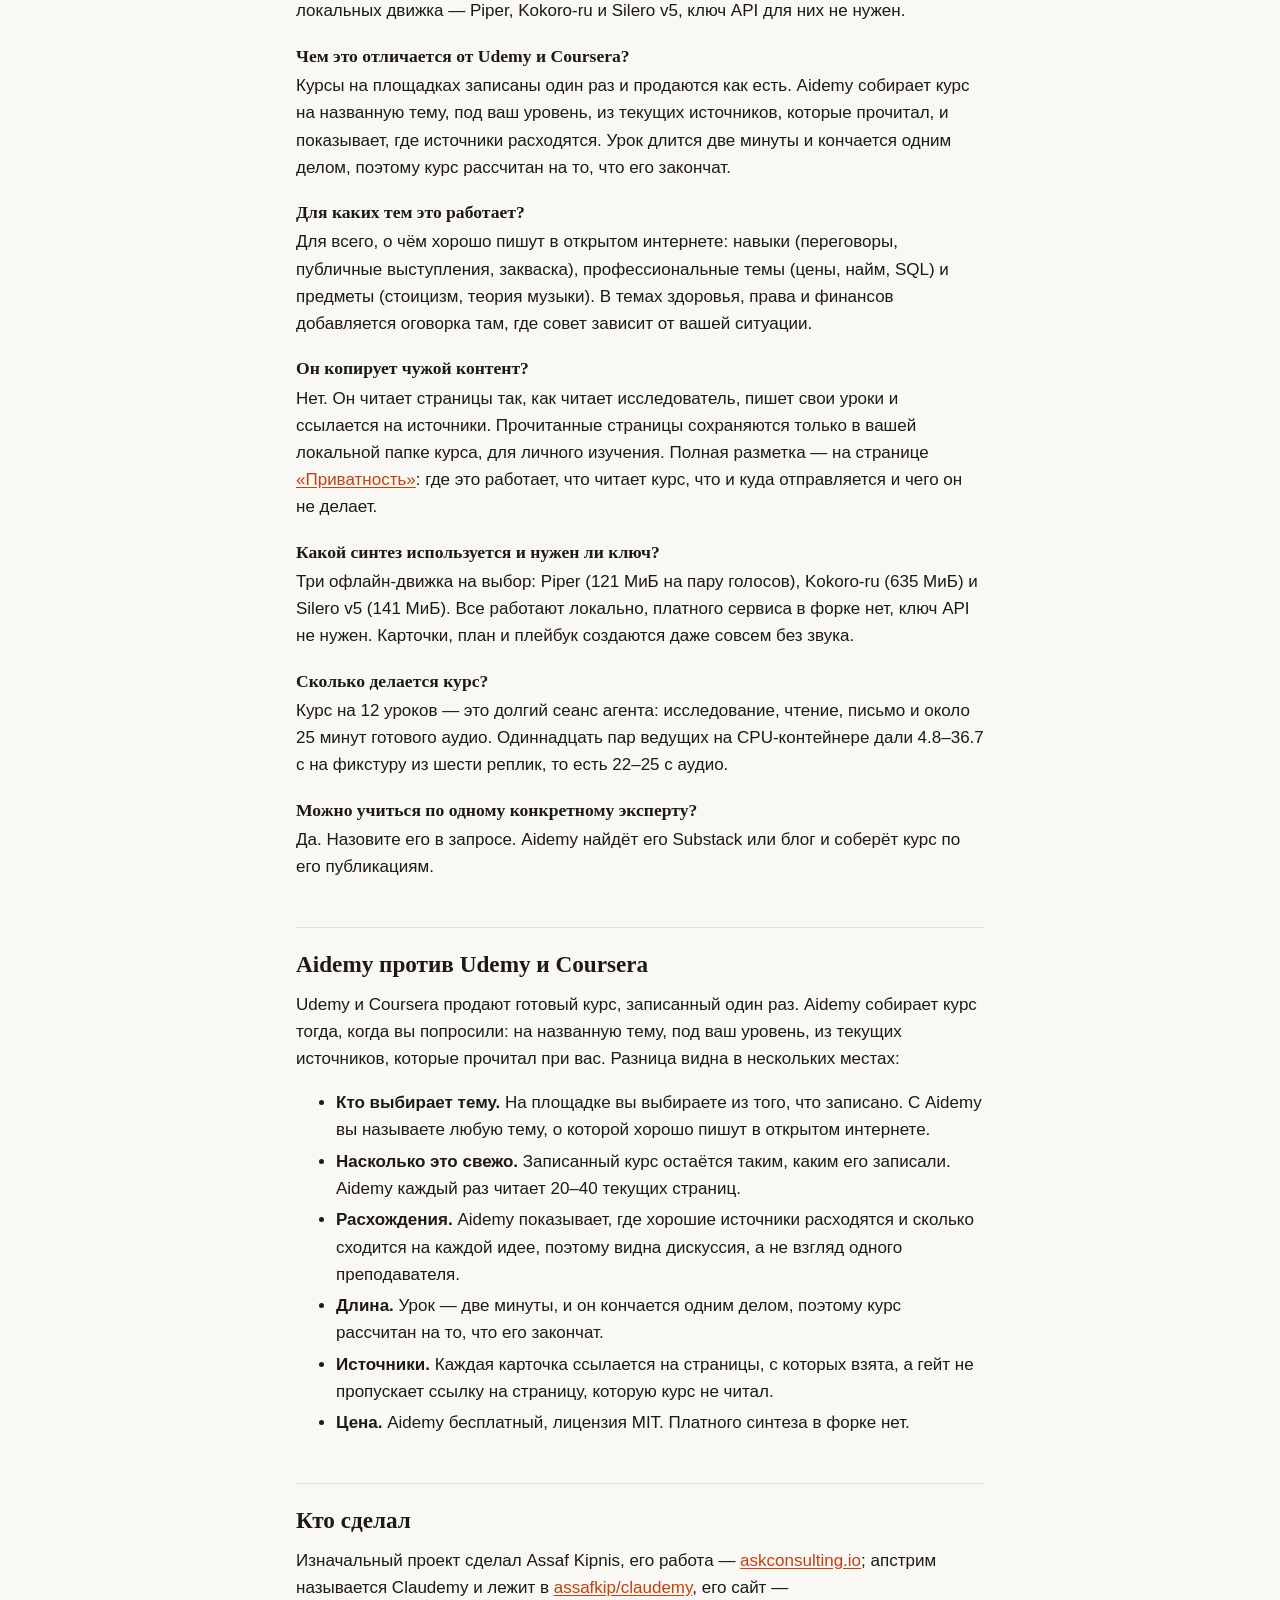
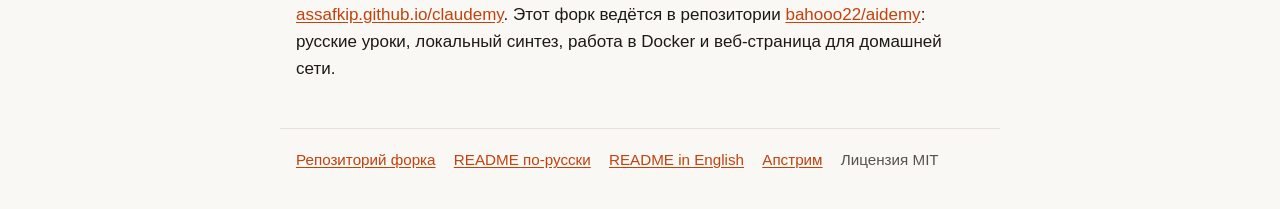
==== commit 1136883e: "Документация описывает карточки, плеер и удаление курсов Коммит `59baa9c` меняет то, что человек вид" ====
--- a/docs/index.html
+++ b/docs/index.html
@@ -238,10 +238,10 @@
 <h2 id="veb-stranica">Веб-страница</h2>
 <p>Сервис <code>aidemy-web</code> запускает курс с телефона в домашней сети: слушает <code>0.0.0.0:8090</code> на хосте, внутри контейнера всегда 8080. Вход по коду доступа <code>AIDEMY_WEB_TOKEN</code> из <code>.env</code>: без кода страница отвечает 403 и показывает вместо формы поле «Код доступа» с кнопкой «Войти»; под полем страница пишет «Нужен код доступа.», а на неверный код — «Неверный код доступа.». Одно исключение — служебный <code>/health</code>: он отвечает <code>ok</code> без кода. Форма ставит cookie <code>aidemy_token</code> на 30 дней (<code>Max-Age=2592000</code>), поэтому вводить код нужно один раз; с пустым кодом сервис не поднимается вовсе.</p>
 <p>В шапке страницы два переключателя, и оба нужны человеку, а не администратору: «Язык» ставит английскую версию всех подписей, а «Тема» переключает светлое и тёмное оформление и запоминается в браузере телефона. Выбор языка живёт в cookie целый год (<code>aidemy_lang</code>, <code>Max-Age=31536000</code>); ссылка <code>?lang=en</code> сама по себе английский текст не отдаёт — сервис ставит cookie и отвечает 303 на тот же адрес без параметра, поэтому английская версия появляется после этого перехода, а не в самой ссылке.</p>
-<p>Форма на главной странице задаёт вопросы, а не требует терминов: «О чём рассказать?» (в подсказке <code>Например: как договариваться о своём</code>), «Как рассказывать?» — шесть готовых манер, и рядом поле, где можно сказать своими словами (подсказка <code>своими словами: совсем просто</code>), «Сколько уроков?» — от 1 до 12, по умолчанию 3. Всё остальное свёрнуто в блок «Голоса и звук (необязательно)»: его можно не трогать вообще, там работает пара по умолчанию. Внутри — «Первый голос» и «Второй голос» (в каждом списке движок и голос вида <code>piper · ru_RU-denis-medium</code>), два поля высоты голоса (<code>высота первого</code>, <code>высота второго</code>, от −12 до +12) и переключатель «пусть говорит один человек». Кнопка запуска называется «Сделать курс».</p>
-<p>Ниже — секция «Послушать голоса»: та же пара голосов и кнопка «Прослушать». В этой секции список голосов открыт сразу (в форме запуска он, наоборот, свёрнут), чтобы пару можно было поменять и послушать в один шаг. Страница обещает ровно то, что делает: «Двадцать секунд разговора выбранной пары. Курс при этом не начнётся.», а браузер получает mp3. Третья секция — «Мои курсы»: список заявок с русским статусом, числом уроков («3 ур.») и манерой; пока заявок нет, там «Пока пусто.». Сама главная страница озаглавлена «Новый курс». Нажатие «Сделать курс» создаёт заявку и переводит браузер на её страницу; второй запуск того же предмета страница не принимает — такая заявка уже есть в очереди.</p>
+<p>Форма на главной странице задаёт вопросы, а не требует терминов: «О чём рассказать?» (в подсказке <code>Например: как договариваться о своём</code>; поле открывается уже заполненным — в нём стоит одна из восьми тем на языке страницы, например «как договариваться о зарплате», а первое касание поля стирает эту тему, если её не правили руками, так что проверить запуск с телефона — два касания вместо набора фразы), «Как рассказывать?» — шесть готовых манер, и рядом поле, где можно сказать своими словами (подсказка <code>своими словами: совсем просто</code>), «Сколько уроков?» — от 1 до 12, по умолчанию 3. Всё остальное свёрнуто в блок «Голоса и звук (необязательно)»: его можно не трогать вообще, там работает пара по умолчанию. Внутри — «Первый голос» и «Второй голос» (в каждом списке движок и голос вида <code>piper · ru_RU-denis-medium</code>), два поля высоты голоса (<code>высота первого</code>, <code>высота второго</code>, от −12 до +12) и переключатель «пусть говорит один человек». Кнопка запуска называется «Сделать курс».</p>
+<p>Ниже — секция «Послушать голоса»: та же пара голосов и кнопка «Прослушать». В этой секции список голосов открыт сразу (в форме запуска он, наоборот, свёрнут), чтобы пару можно было поменять и послушать в один шаг. Страница обещает ровно то, что делает: «Двадцать секунд разговора выбранной пары. Курс при этом не начнётся.», а браузер получает mp3. Третья секция — «Мои курсы»: список заявок с русским статусом, числом уроков («3 ур.») и манерой; пока заявок нет, там «Пока пусто.», а когда заявки есть, список становится формой: у каждой карточки чекбокс, над списком — «выделить все», под списком — кнопка «Удалить отмеченные», которая сначала спрашивает «Удалить отмеченные курсы вместе с их файлами?». Удаление убирает из очереди заявку и её журнал и стирает каталог курса с диска; заявка, у которой slug правили руками и он не лежит прямо в корне курсов, теряет только строки очереди, а файлы на диске остаются. После удаления страница пишет «Удалено: N.» и перечисляет темы, а если ничего не отмечено — «Не отмечено ни одного курса.». Сама главная страница озаглавлена «Новый курс». Нажатие «Сделать курс» создаёт заявку и переводит браузер на её страницу; второй запуск того же предмета страница не принимает — такая заявка уже есть в очереди.</p>
 <p>Заявка идёт в очередь семью статусами, и на странице каждый по-русски: «в очереди», «карта тем», «читает», «пишет», «синтезирует», «готово», «ошибка». На английской версии тех же страниц статусы зовутся «queued», «topic map», «reading», «writing», «voicing», «done», «error». Исполнитель выбирается через <code>AIDEMY_RUNNER=auto|api|local|qoder</code>: локальная модель на <code>host.docker.internal:1234</code>, иначе очередь Qoder. Ветка <code>api</code> — единственная, которая обращается к облаку, и без <code>AIDEMY_LLM_API_KEY</code> она не включается; по умолчанию <code>auto</code> выбирает <code>local</code>, а без него <code>qoder</code>.</p>
-<p>Страница заявки ведёт «Журнал»: каждая смена статуса или сообщения пишется строкой в таблицу <code>events</code> той же <code>queue.db</code>, а под заголовком «Журнал» видно последние двенадцать шагов со временем — по ним понятно, на чём прогон застрял. Внизу страницы заявки — ссылка «← новый курс». Если сервис перезапустили посреди работы, заявки в статусах «пишет» и «синтезирует» получают понятную ошибку «прогон прерван перезапуском сервиса»: страница не висит вечно на «пишет». Очередь и заявки, которые ждут агента, при этом не трогаются. Под статусом страница говорит человеком понятное: на готовом курсе — «Готово: забери файлы ниже и послушай с телефона.», на упавшем — «Что-то пошло не так. Прочитай последнюю строку журнала.». Ниже — блок «Файлы»: он перечисляет mp3 каждого урока, его карточку <code>card.md</code>, текст <code>script.txt</code>, и всё из каталога <code>deliver/</code> курса (архивы <code>audio-lessons-*.zip</code>, <code>cards.md</code> со всеми карточками, <code>manifest.txt</code> с тем, кто реально озвучил) и отдаёт их по адресу <code>/files/&lt;slug&gt;/&lt;путь&gt;</code>. Страница показывает шесть расширений — mp3, md, txt, zip, wav и docx, — так что <code>cards.docx</code> из сборки с установленным pandoc тоже попадает в список. У ещё не готового курса блок говорит «Файлов пока нет.», а ссылки на несуществующую заявку ведут на «Нет такой заявки.».</p>
+<p>Страница заявки ведёт «Журнал»: каждая смена статуса или сообщения пишется строкой в таблицу <code>events</code> той же <code>queue.db</code>, а под заголовком «Журнал» видно последние двенадцать шагов со временем — по ним понятно, на чём прогон застрял. Внизу страницы заявки — ссылка «← новый курс». Если сервис перезапустили посреди работы, заявки в статусах «пишет» и «синтезирует» получают понятную ошибку «прогон прерван перезапуском сервиса»: страница не висит вечно на «пишет». Очередь и заявки, которые ждут агента, при этом не трогаются. Под статусом страница говорит человеком понятное: на готовом курсе — «Готово: забери файлы ниже и послушай с телефона.», на упавшем — «Что-то пошло не так. Прочитай последнюю строку журнала.». Дальше — блок «Уроки»: на каждый урок своя карточка с плеером. Плеер — обычный <code>&lt;audio controls preload="none"&gt;</code> с адресом <code>/files/&lt;slug&gt;/class/&lt;папка урока&gt;/&lt;файл&gt;.mp3</code> и ничего не тянет, пока его не нажали. Под плеером — сама карточка, переведённая из <code>card.md</code> в разметку страницы: <code>#</code> и <code>##</code> дают заголовок, <code>###</code> — заголовок помельче, строки, которые начинаются с <code>- </code>, собираются в список, <code>**…**</code> выделяет текст жирным, а всё прочее становится абзацем; пустая строка закрывает список. HTML экранируется первым, поэтому теги, случайно попавшие в карточку, видны на экране как текст, а не работают. Если к уроку ещё нет mp3 или карточки, на её месте написано «Карточка ещё не готова.», а у заявки, где каталога <code>class/</code> ещё нет, блока «Уроки» нет вовсе. Ниже — блок «Файлы»: он перечисляет mp3 каждого урока, его карточку <code>card.md</code> (файл в списке остаётся, чтобы забрать карточку с собой; читать её на телефоне больше не нужно — она уже открыта в блоке «Уроки»), текст <code>script.txt</code>, и всё из каталога <code>deliver/</code> курса (архивы <code>audio-lessons-*.zip</code>, <code>cards.md</code> со всеми карточками, <code>manifest.txt</code> с тем, кто реально озвучил) и отдаёт их по адресу <code>/files/&lt;slug&gt;/&lt;путь&gt;</code>. Страница показывает шесть расширений — mp3, md, txt, zip, wav и docx, — так что <code>cards.docx</code> из сборки с установленным pandoc тоже попадает в список. У ещё не готового курса блок говорит «Файлов пока нет.», а ссылки на несуществующую заявку ведут на «Нет такой заявки.».</p>
 
 <h2 id="utro">Утро: как показать курс с телефона</h2>
 <p>Утром курс ждут не за рабочим столом, а с телефона. Ничего ставить на телефон не нужно: страница живёт в домашней сети, и с неё видно всё, что делает сервис.</p>
@@ -254,7 +254,7 @@
 <li id="utro-6"><strong>Голоса можно не трогать.</strong> Они спрятаны под строчкой «Голоса и звук (необязательно)» и по умолчанию работают сами. Если хочется посмотреть, как звучит пара, — нажмите «Прослушать» в секции «Послушать голоса»: браузер выдаст двадцать секунд разговора выбранной пары, а курс при этом не начнётся.</li>
 <li id="utro-7"><strong>Нажать «Сделать курс».</strong> Откроется страница заявки, и на ней будет видно, до чего дошёл прогон: «в очереди», «карта тем», «читает», «пишет», «синтезирует», «готово».</li>
 <li id="utro-8"><strong>Смотреть журнал.</strong> Там последние шаги со временем — по ним видно, сколько заняла каждая ступенька. Страницу можно закрыть и вернуться позже: заявка остаётся в очереди под заголовком «Мои курсы», прогон не отменяется.</li>
-<li id="utro-9"><strong>Забрать готовое.</strong> Когда статус станет «готово», страница сама скажет: «Готово: забери файлы ниже и послушай с телефона.». В блоке «Файлы» появятся mp3 уроков, архивы с аудио, <code>cards.md</code> со всеми карточками и <code>manifest.txt</code> с тем, какие голоса реально озвучили курс. Ссылки открываются и скачиваются прямо с телефона.</li>
+<li id="utro-9"><strong>Послушать и забрать готовое.</strong> Когда статус станет «готово», страница сама скажет: «Готово: забери файлы ниже и послушай с телефона.». В блоке «Уроки» у каждого урока свой плеер: нажал — слушаешь, скачивать ничего не нужно, а под плеером лежит карточка этого урока текстом. Блок «Файлы» ниже — для того, чтобы забрать курс с собой: в нём mp3 уроков, архивы с аудио, <code>cards.md</code> со всеми карточками и <code>manifest.txt</code> с тем, какие голоса реально озвучили курс. Ссылки открываются и скачиваются прямо с телефона.</li>
 </ol>
 <p>Если статус «ошибка», страница под ним пишет: «Что-то пошло не так. Прочитай последнюю строку журнала.». Последняя строка журнала и есть ответ — в ней видно, на чём всё встало. Если там «прогон прерван перезапуском сервиса», значит машина или контейнер перезапустились посреди работы и с курсом ничего не случилось: просто нажмите «Сделать курс» заново с тем же предметом. Повтор не создаёт второй прогон: заявка с уже знакомым предметом в очередь не встаёт, и страница скажет это прямым текстом.</p>
 
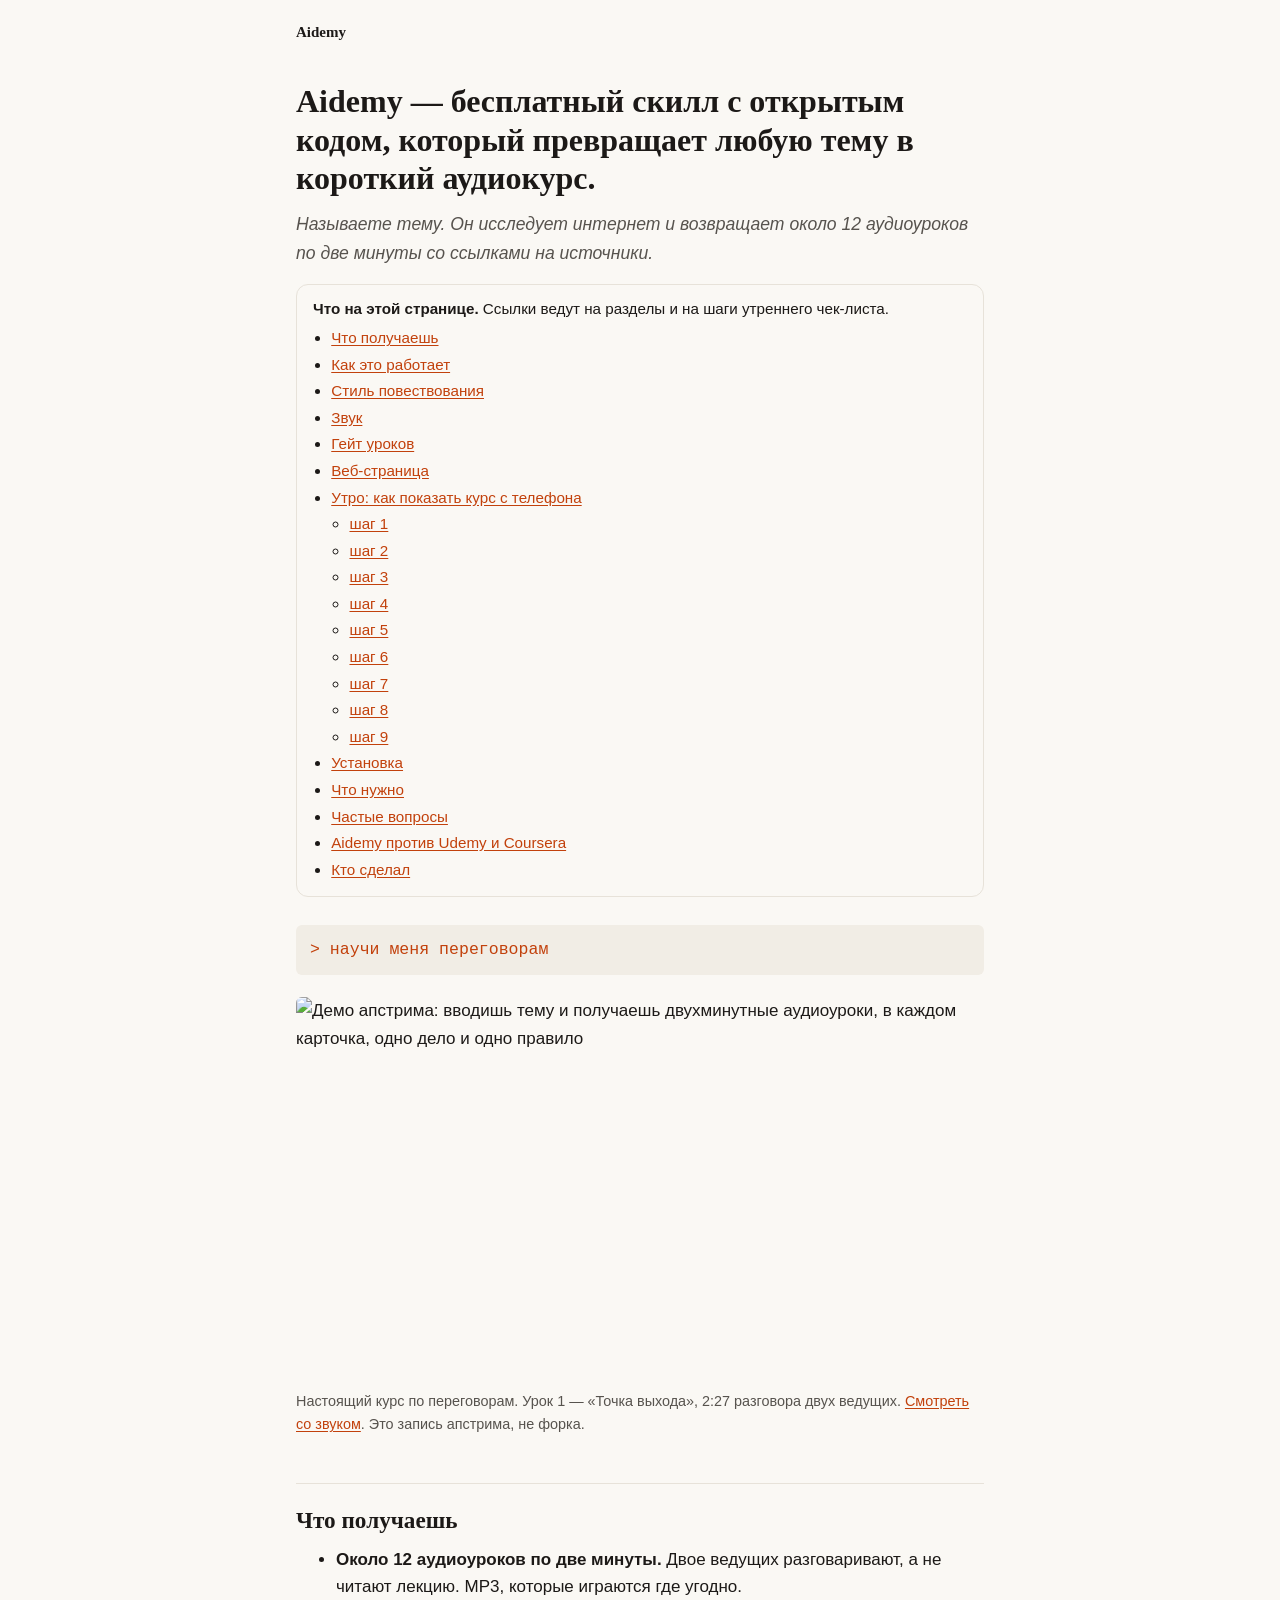
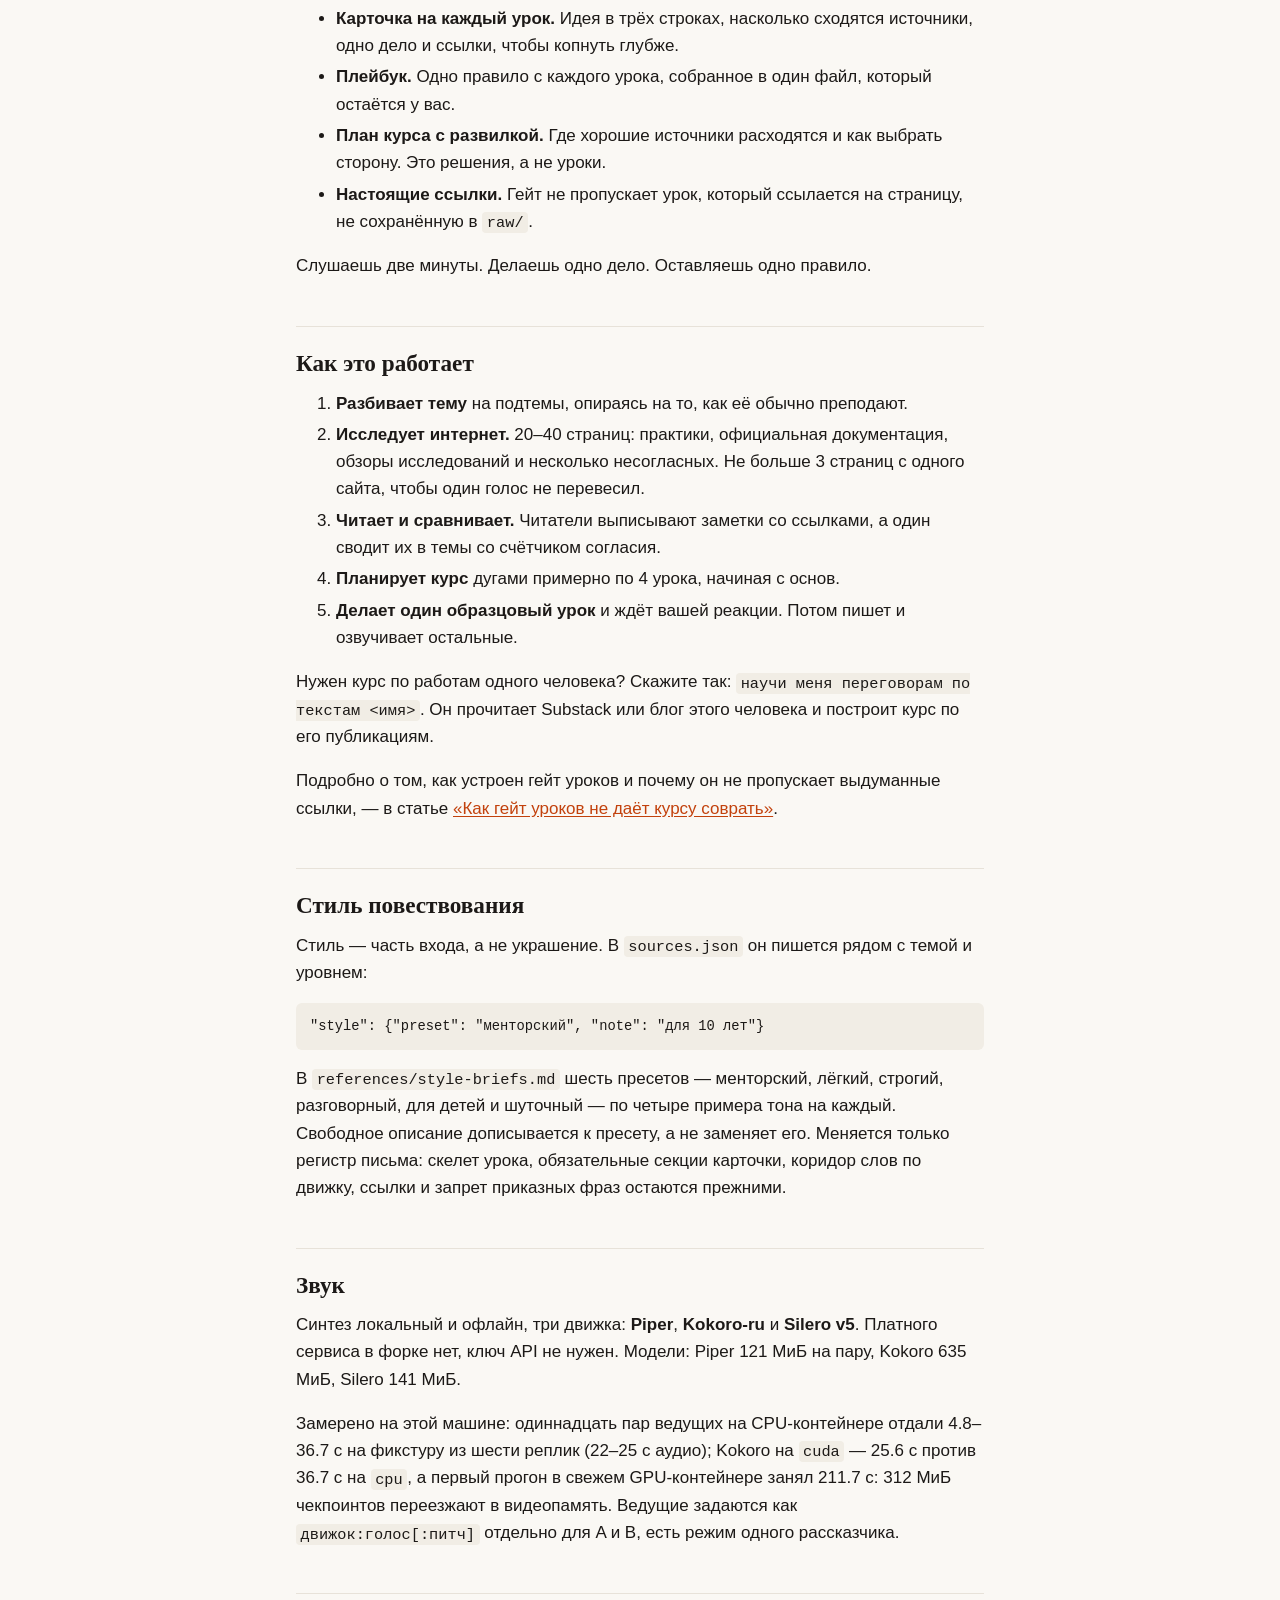
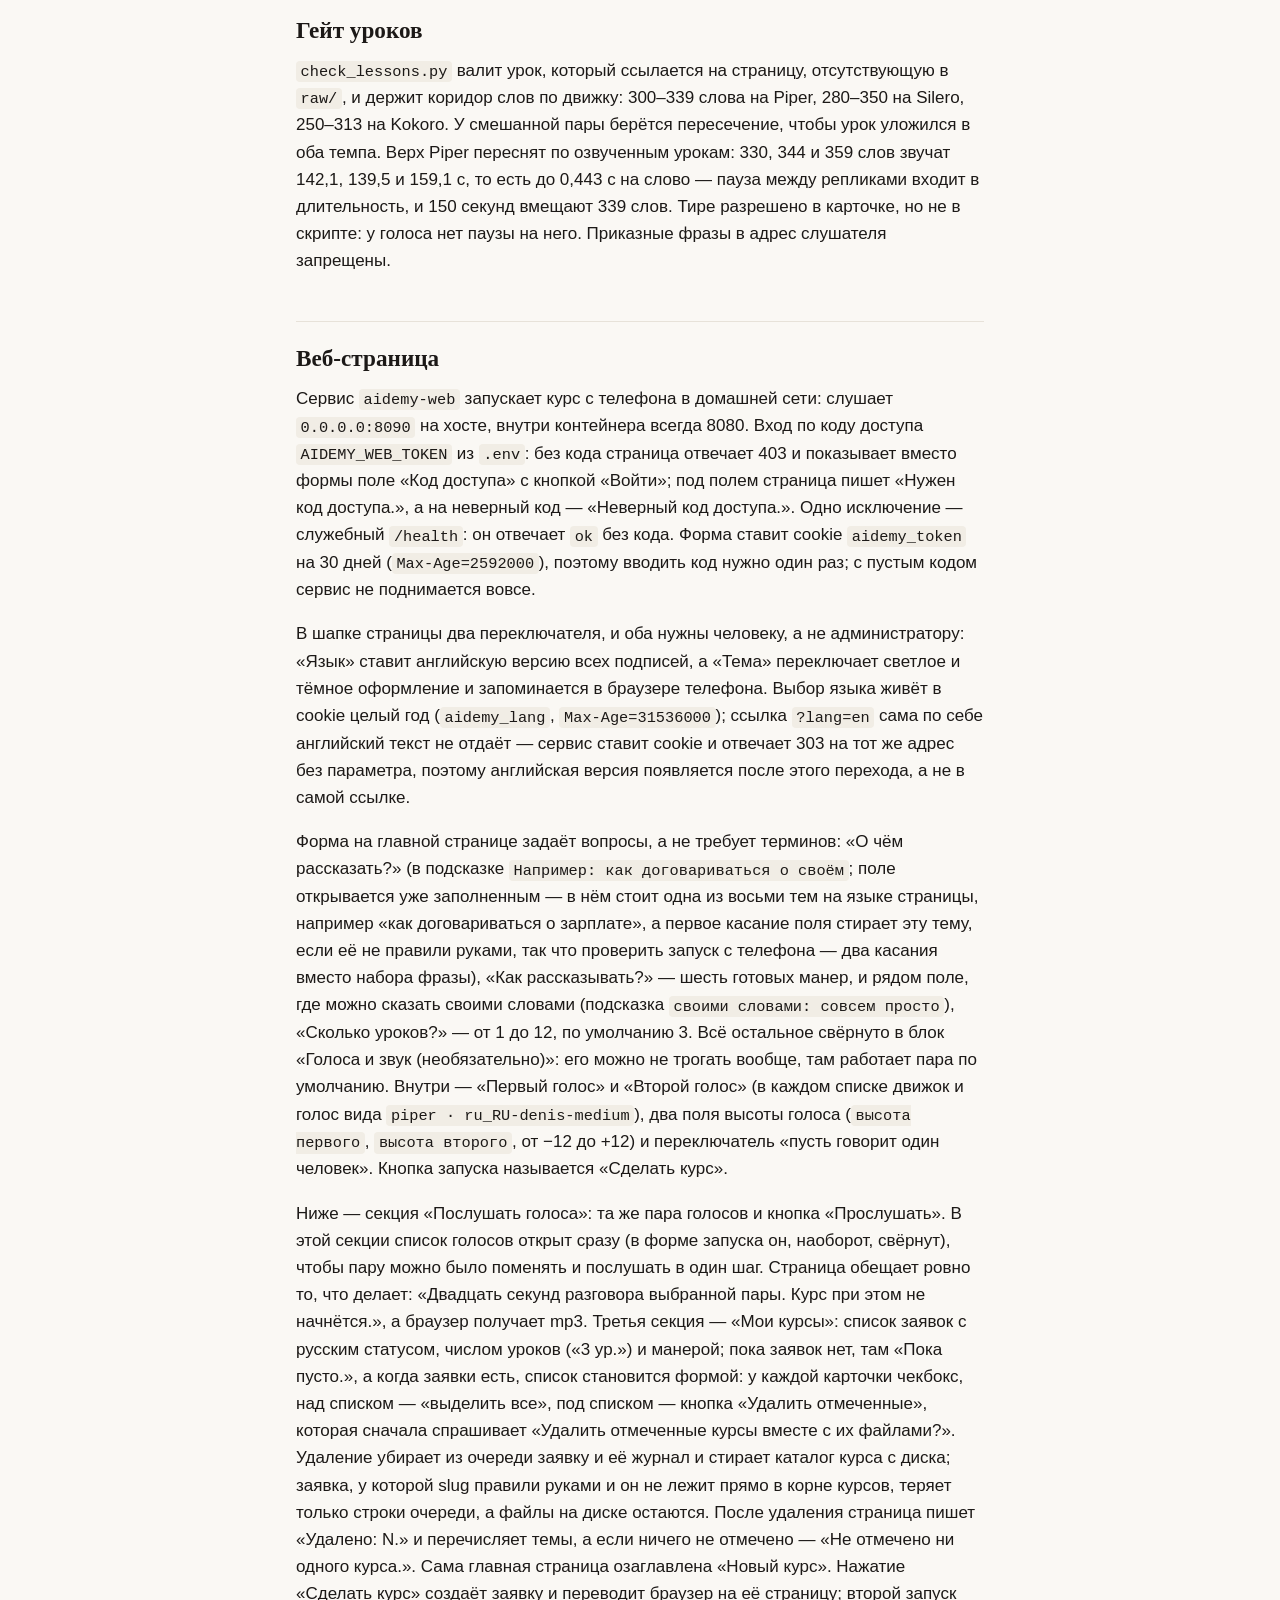
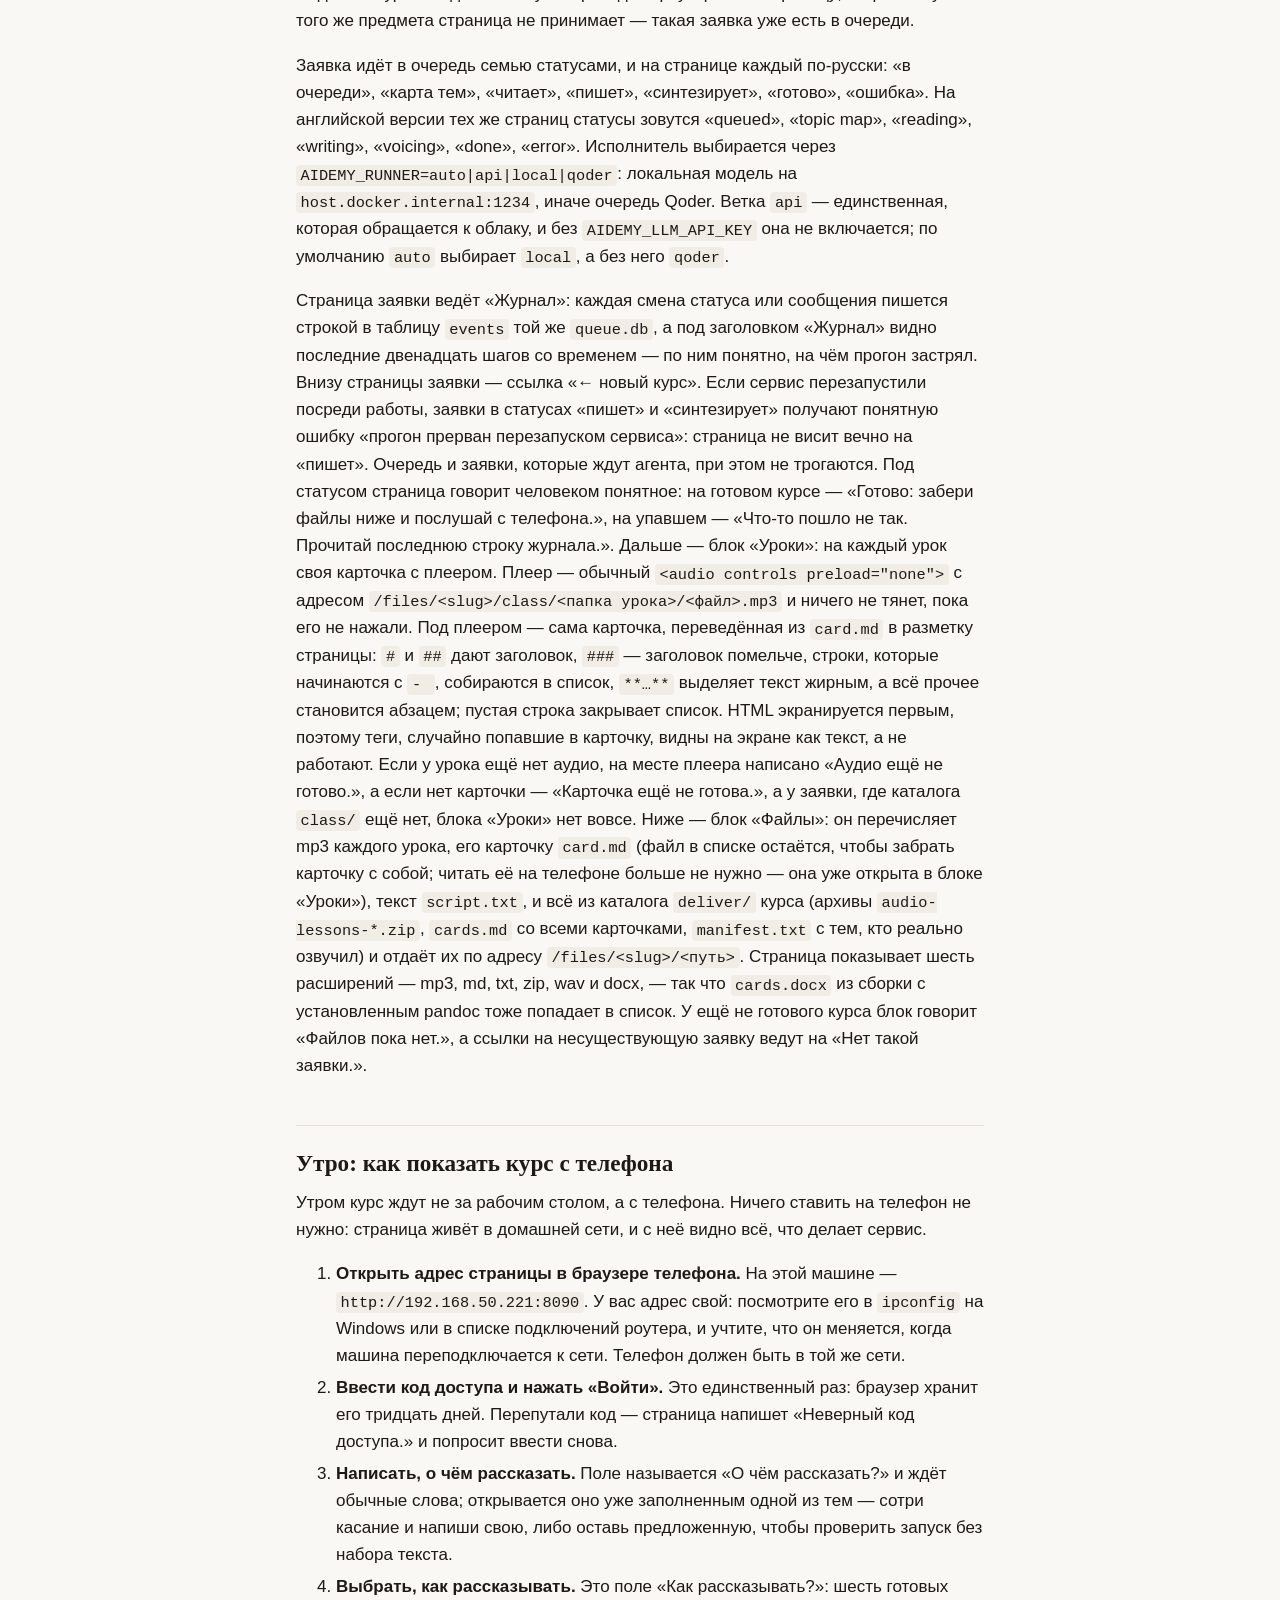
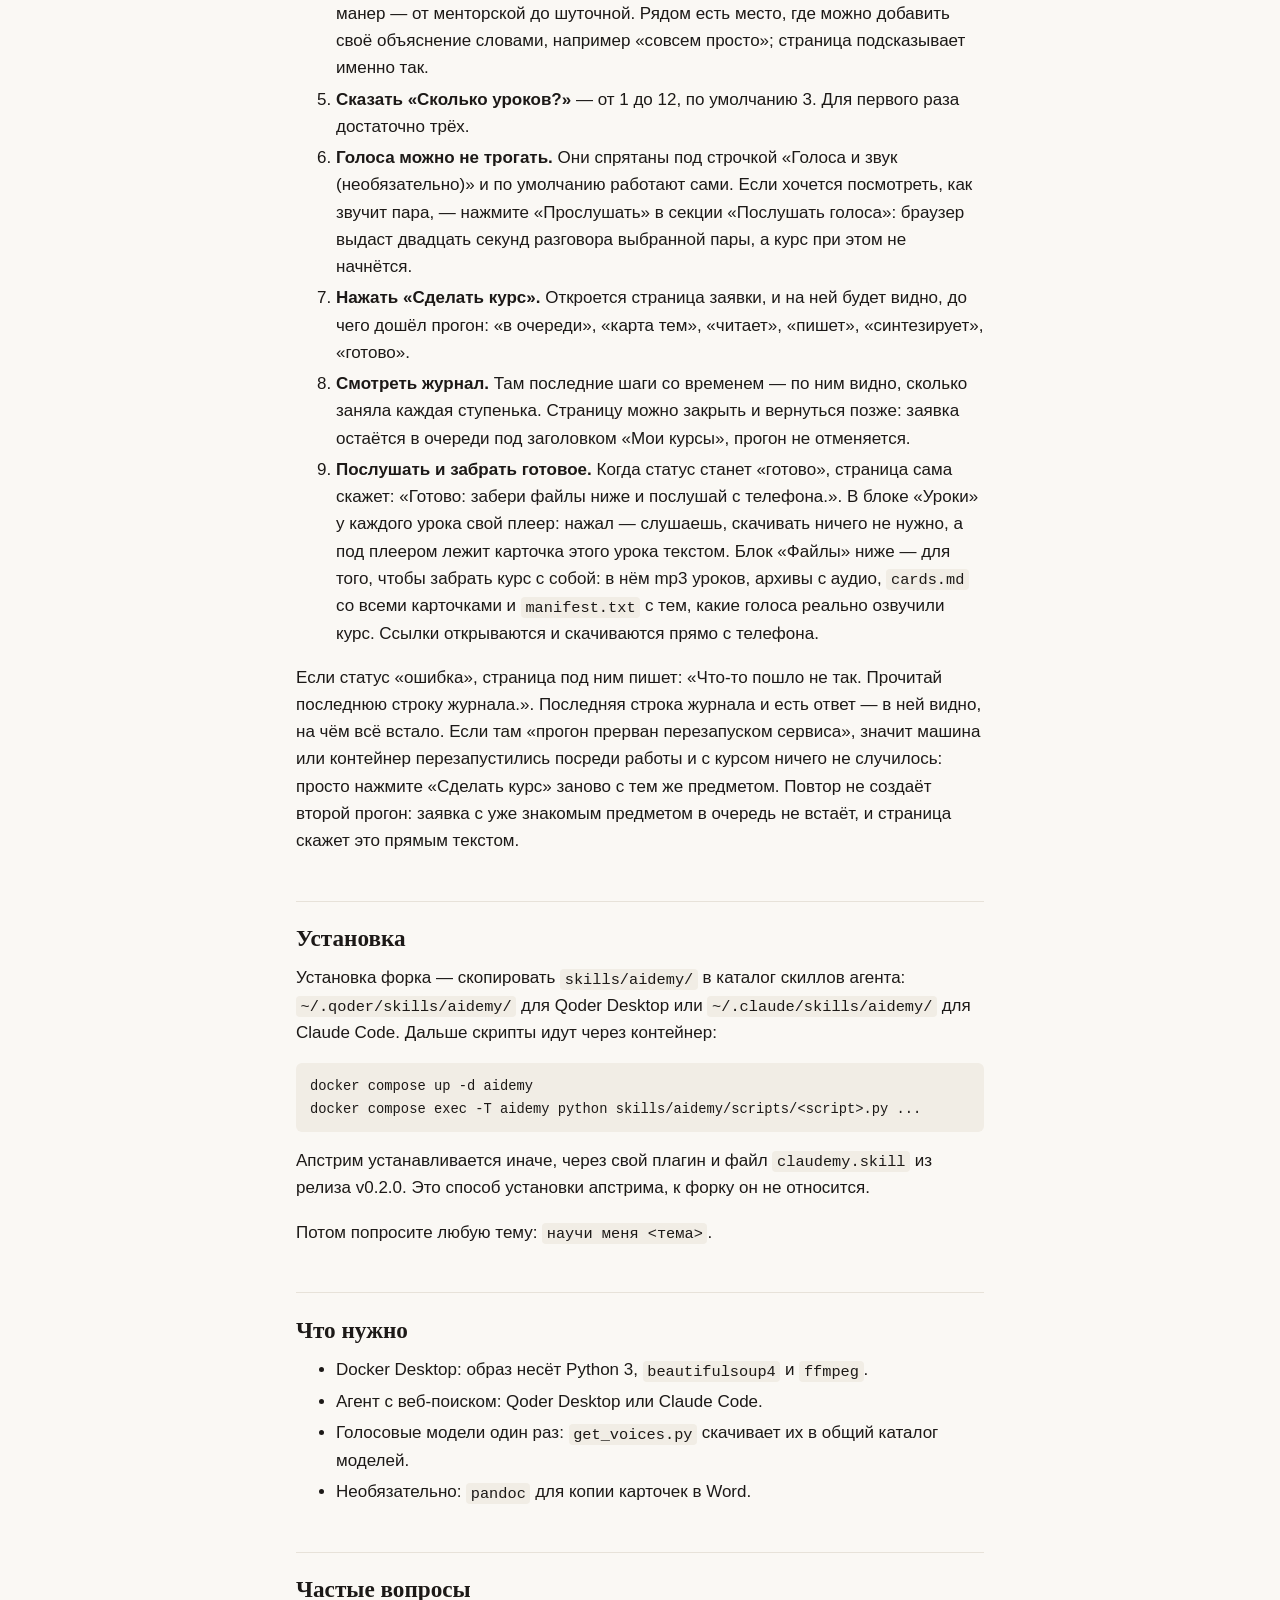
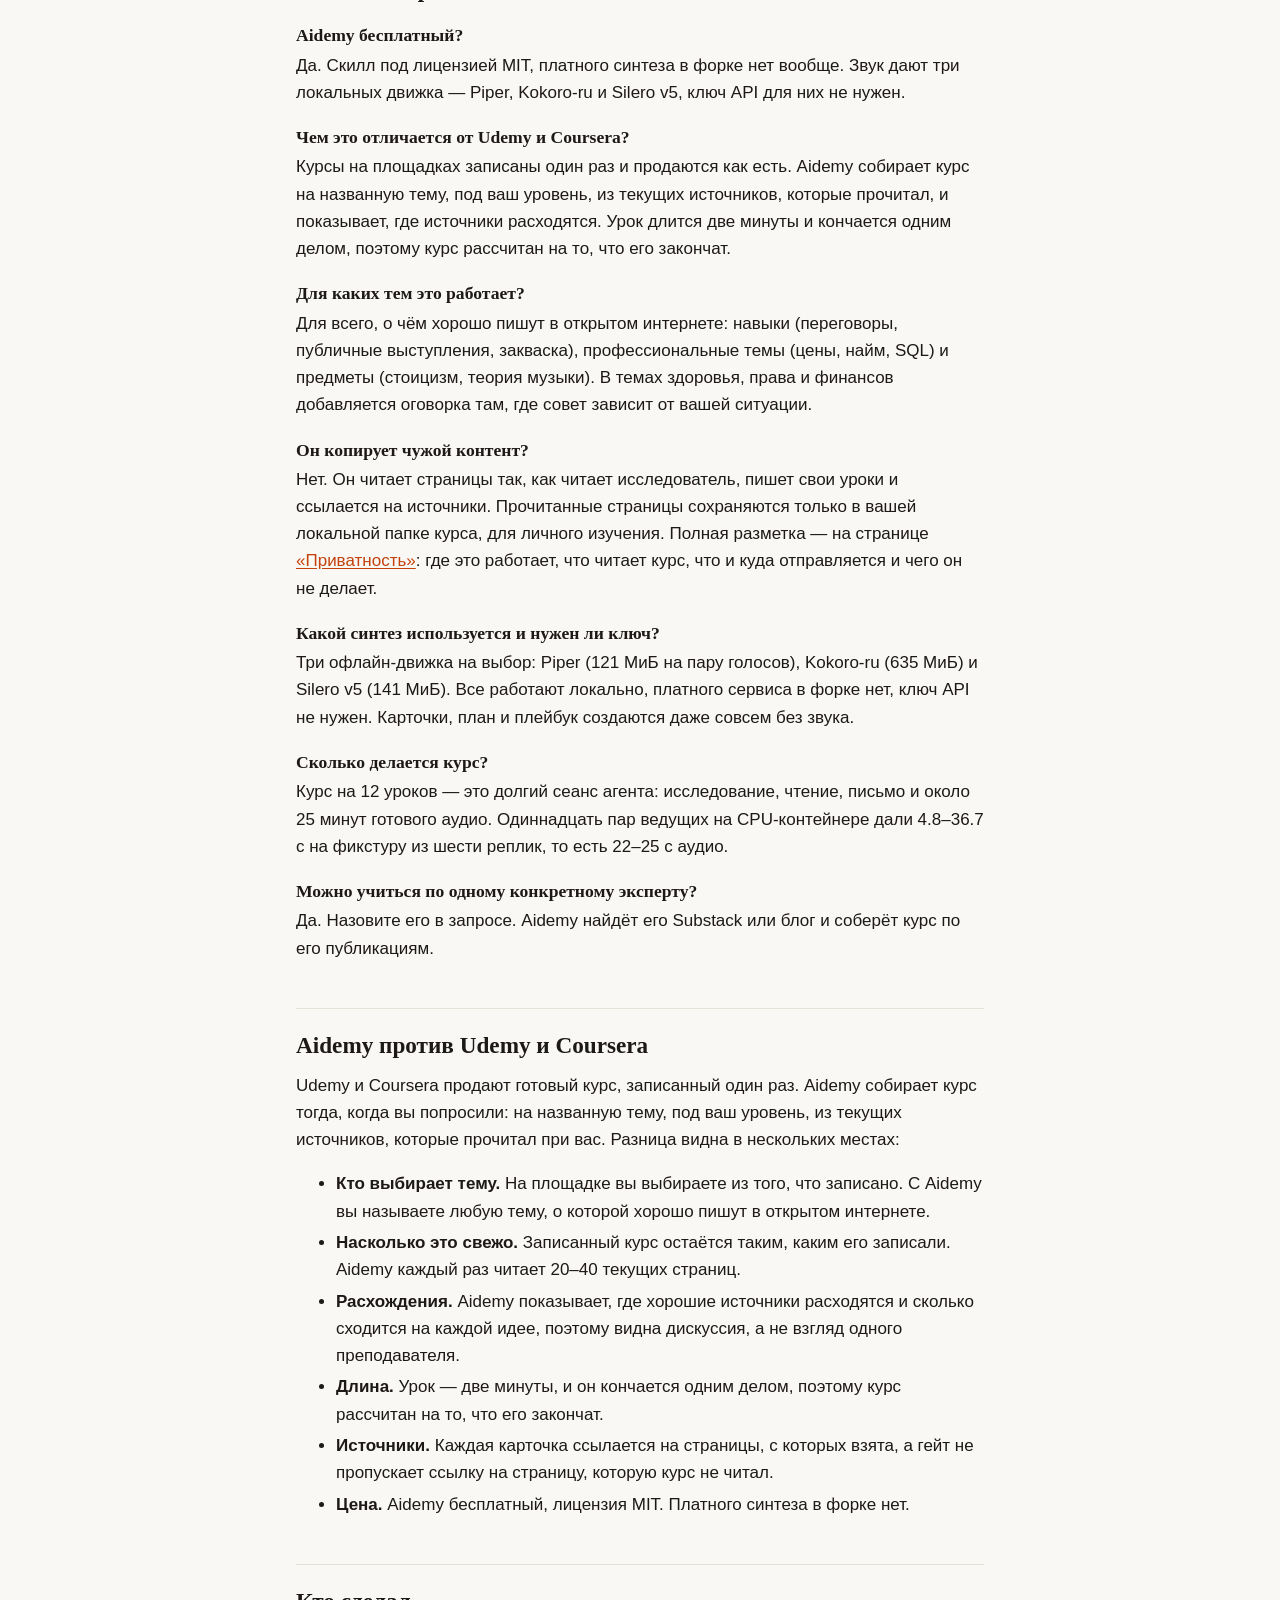
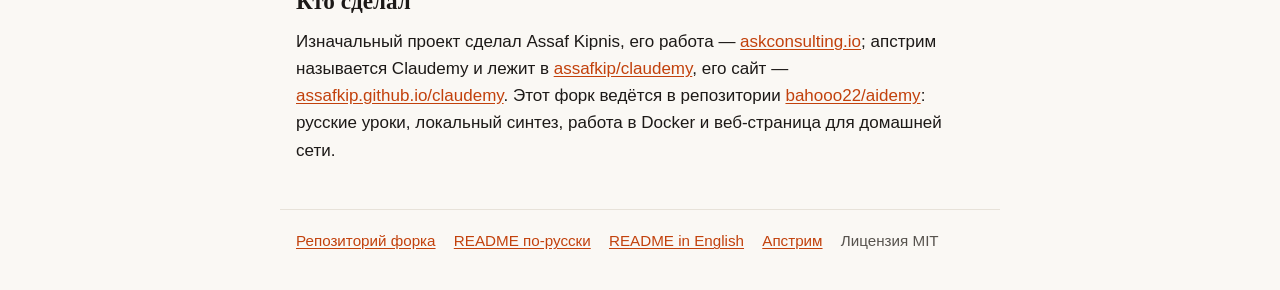
==== commit 12d5d079: "Опись остатков закрыта: страница пишет про аудио отдельно, сводки знают про удаление Исполнительница" ====
--- a/docs/index.html
+++ b/docs/index.html
@@ -241,14 +241,14 @@
 <p>Форма на главной странице задаёт вопросы, а не требует терминов: «О чём рассказать?» (в подсказке <code>Например: как договариваться о своём</code>; поле открывается уже заполненным — в нём стоит одна из восьми тем на языке страницы, например «как договариваться о зарплате», а первое касание поля стирает эту тему, если её не правили руками, так что проверить запуск с телефона — два касания вместо набора фразы), «Как рассказывать?» — шесть готовых манер, и рядом поле, где можно сказать своими словами (подсказка <code>своими словами: совсем просто</code>), «Сколько уроков?» — от 1 до 12, по умолчанию 3. Всё остальное свёрнуто в блок «Голоса и звук (необязательно)»: его можно не трогать вообще, там работает пара по умолчанию. Внутри — «Первый голос» и «Второй голос» (в каждом списке движок и голос вида <code>piper · ru_RU-denis-medium</code>), два поля высоты голоса (<code>высота первого</code>, <code>высота второго</code>, от −12 до +12) и переключатель «пусть говорит один человек». Кнопка запуска называется «Сделать курс».</p>
 <p>Ниже — секция «Послушать голоса»: та же пара голосов и кнопка «Прослушать». В этой секции список голосов открыт сразу (в форме запуска он, наоборот, свёрнут), чтобы пару можно было поменять и послушать в один шаг. Страница обещает ровно то, что делает: «Двадцать секунд разговора выбранной пары. Курс при этом не начнётся.», а браузер получает mp3. Третья секция — «Мои курсы»: список заявок с русским статусом, числом уроков («3 ур.») и манерой; пока заявок нет, там «Пока пусто.», а когда заявки есть, список становится формой: у каждой карточки чекбокс, над списком — «выделить все», под списком — кнопка «Удалить отмеченные», которая сначала спрашивает «Удалить отмеченные курсы вместе с их файлами?». Удаление убирает из очереди заявку и её журнал и стирает каталог курса с диска; заявка, у которой slug правили руками и он не лежит прямо в корне курсов, теряет только строки очереди, а файлы на диске остаются. После удаления страница пишет «Удалено: N.» и перечисляет темы, а если ничего не отмечено — «Не отмечено ни одного курса.». Сама главная страница озаглавлена «Новый курс». Нажатие «Сделать курс» создаёт заявку и переводит браузер на её страницу; второй запуск того же предмета страница не принимает — такая заявка уже есть в очереди.</p>
 <p>Заявка идёт в очередь семью статусами, и на странице каждый по-русски: «в очереди», «карта тем», «читает», «пишет», «синтезирует», «готово», «ошибка». На английской версии тех же страниц статусы зовутся «queued», «topic map», «reading», «writing», «voicing», «done», «error». Исполнитель выбирается через <code>AIDEMY_RUNNER=auto|api|local|qoder</code>: локальная модель на <code>host.docker.internal:1234</code>, иначе очередь Qoder. Ветка <code>api</code> — единственная, которая обращается к облаку, и без <code>AIDEMY_LLM_API_KEY</code> она не включается; по умолчанию <code>auto</code> выбирает <code>local</code>, а без него <code>qoder</code>.</p>
-<p>Страница заявки ведёт «Журнал»: каждая смена статуса или сообщения пишется строкой в таблицу <code>events</code> той же <code>queue.db</code>, а под заголовком «Журнал» видно последние двенадцать шагов со временем — по ним понятно, на чём прогон застрял. Внизу страницы заявки — ссылка «← новый курс». Если сервис перезапустили посреди работы, заявки в статусах «пишет» и «синтезирует» получают понятную ошибку «прогон прерван перезапуском сервиса»: страница не висит вечно на «пишет». Очередь и заявки, которые ждут агента, при этом не трогаются. Под статусом страница говорит человеком понятное: на готовом курсе — «Готово: забери файлы ниже и послушай с телефона.», на упавшем — «Что-то пошло не так. Прочитай последнюю строку журнала.». Дальше — блок «Уроки»: на каждый урок своя карточка с плеером. Плеер — обычный <code>&lt;audio controls preload="none"&gt;</code> с адресом <code>/files/&lt;slug&gt;/class/&lt;папка урока&gt;/&lt;файл&gt;.mp3</code> и ничего не тянет, пока его не нажали. Под плеером — сама карточка, переведённая из <code>card.md</code> в разметку страницы: <code>#</code> и <code>##</code> дают заголовок, <code>###</code> — заголовок помельче, строки, которые начинаются с <code>- </code>, собираются в список, <code>**…**</code> выделяет текст жирным, а всё прочее становится абзацем; пустая строка закрывает список. HTML экранируется первым, поэтому теги, случайно попавшие в карточку, видны на экране как текст, а не работают. Если к уроку ещё нет mp3 или карточки, на её месте написано «Карточка ещё не готова.», а у заявки, где каталога <code>class/</code> ещё нет, блока «Уроки» нет вовсе. Ниже — блок «Файлы»: он перечисляет mp3 каждого урока, его карточку <code>card.md</code> (файл в списке остаётся, чтобы забрать карточку с собой; читать её на телефоне больше не нужно — она уже открыта в блоке «Уроки»), текст <code>script.txt</code>, и всё из каталога <code>deliver/</code> курса (архивы <code>audio-lessons-*.zip</code>, <code>cards.md</code> со всеми карточками, <code>manifest.txt</code> с тем, кто реально озвучил) и отдаёт их по адресу <code>/files/&lt;slug&gt;/&lt;путь&gt;</code>. Страница показывает шесть расширений — mp3, md, txt, zip, wav и docx, — так что <code>cards.docx</code> из сборки с установленным pandoc тоже попадает в список. У ещё не готового курса блок говорит «Файлов пока нет.», а ссылки на несуществующую заявку ведут на «Нет такой заявки.».</p>
+<p>Страница заявки ведёт «Журнал»: каждая смена статуса или сообщения пишется строкой в таблицу <code>events</code> той же <code>queue.db</code>, а под заголовком «Журнал» видно последние двенадцать шагов со временем — по ним понятно, на чём прогон застрял. Внизу страницы заявки — ссылка «← новый курс». Если сервис перезапустили посреди работы, заявки в статусах «пишет» и «синтезирует» получают понятную ошибку «прогон прерван перезапуском сервиса»: страница не висит вечно на «пишет». Очередь и заявки, которые ждут агента, при этом не трогаются. Под статусом страница говорит человеком понятное: на готовом курсе — «Готово: забери файлы ниже и послушай с телефона.», на упавшем — «Что-то пошло не так. Прочитай последнюю строку журнала.». Дальше — блок «Уроки»: на каждый урок своя карточка с плеером. Плеер — обычный <code>&lt;audio controls preload="none"&gt;</code> с адресом <code>/files/&lt;slug&gt;/class/&lt;папка урока&gt;/&lt;файл&gt;.mp3</code> и ничего не тянет, пока его не нажали. Под плеером — сама карточка, переведённая из <code>card.md</code> в разметку страницы: <code>#</code> и <code>##</code> дают заголовок, <code>###</code> — заголовок помельче, строки, которые начинаются с <code>- </code>, собираются в список, <code>**…**</code> выделяет текст жирным, а всё прочее становится абзацем; пустая строка закрывает список. HTML экранируется первым, поэтому теги, случайно попавшие в карточку, видны на экране как текст, а не работают. Если у урока ещё нет аудио, на месте плеера написано «Аудио ещё не готово.», а если нет карточки — «Карточка ещё не готова.», а у заявки, где каталога <code>class/</code> ещё нет, блока «Уроки» нет вовсе. Ниже — блок «Файлы»: он перечисляет mp3 каждого урока, его карточку <code>card.md</code> (файл в списке остаётся, чтобы забрать карточку с собой; читать её на телефоне больше не нужно — она уже открыта в блоке «Уроки»), текст <code>script.txt</code>, и всё из каталога <code>deliver/</code> курса (архивы <code>audio-lessons-*.zip</code>, <code>cards.md</code> со всеми карточками, <code>manifest.txt</code> с тем, кто реально озвучил) и отдаёт их по адресу <code>/files/&lt;slug&gt;/&lt;путь&gt;</code>. Страница показывает шесть расширений — mp3, md, txt, zip, wav и docx, — так что <code>cards.docx</code> из сборки с установленным pandoc тоже попадает в список. У ещё не готового курса блок говорит «Файлов пока нет.», а ссылки на несуществующую заявку ведут на «Нет такой заявки.».</p>
 
 <h2 id="utro">Утро: как показать курс с телефона</h2>
 <p>Утром курс ждут не за рабочим столом, а с телефона. Ничего ставить на телефон не нужно: страница живёт в домашней сети, и с неё видно всё, что делает сервис.</p>
 <ol>
 <li id="utro-1"><strong>Открыть адрес страницы в браузере телефона.</strong> На этой машине — <code>http://192.168.50.221:8090</code>. У вас адрес свой: посмотрите его в <code>ipconfig</code> на Windows или в списке подключений роутера, и учтите, что он меняется, когда машина переподключается к сети. Телефон должен быть в той же сети.</li>
 <li id="utro-2"><strong>Ввести код доступа и нажать «Войти».</strong> Это единственный раз: браузер хранит его тридцать дней. Перепутали код — страница напишет «Неверный код доступа.» и попросит ввести снова.</li>
-<li id="utro-3"><strong>Написать, о чём рассказать.</strong> Поле называется «О чём рассказать?» и ждёт обычные слова, например «как договариваться о своём».</li>
+<li id="utro-3"><strong>Написать, о чём рассказать.</strong> Поле называется «О чём рассказать?» и ждёт обычные слова; открывается оно уже заполненным одной из тем — сотри касание и напиши свою, либо оставь предложенную, чтобы проверить запуск без набора текста.</li>
 <li id="utro-4"><strong>Выбрать, как рассказывать.</strong> Это поле «Как рассказывать?»: шесть готовых манер — от менторской до шуточной. Рядом есть место, где можно добавить своё объяснение словами, например «совсем просто»; страница подсказывает именно так.</li>
 <li id="utro-5"><strong>Сказать «Сколько уроков?»</strong> — от 1 до 12, по умолчанию 3. Для первого раза достаточно трёх.</li>
 <li id="utro-6"><strong>Голоса можно не трогать.</strong> Они спрятаны под строчкой «Голоса и звук (необязательно)» и по умолчанию работают сами. Если хочется посмотреть, как звучит пара, — нажмите «Прослушать» в секции «Послушать голоса»: браузер выдаст двадцать секунд разговора выбранной пары, а курс при этом не начнётся.</li>
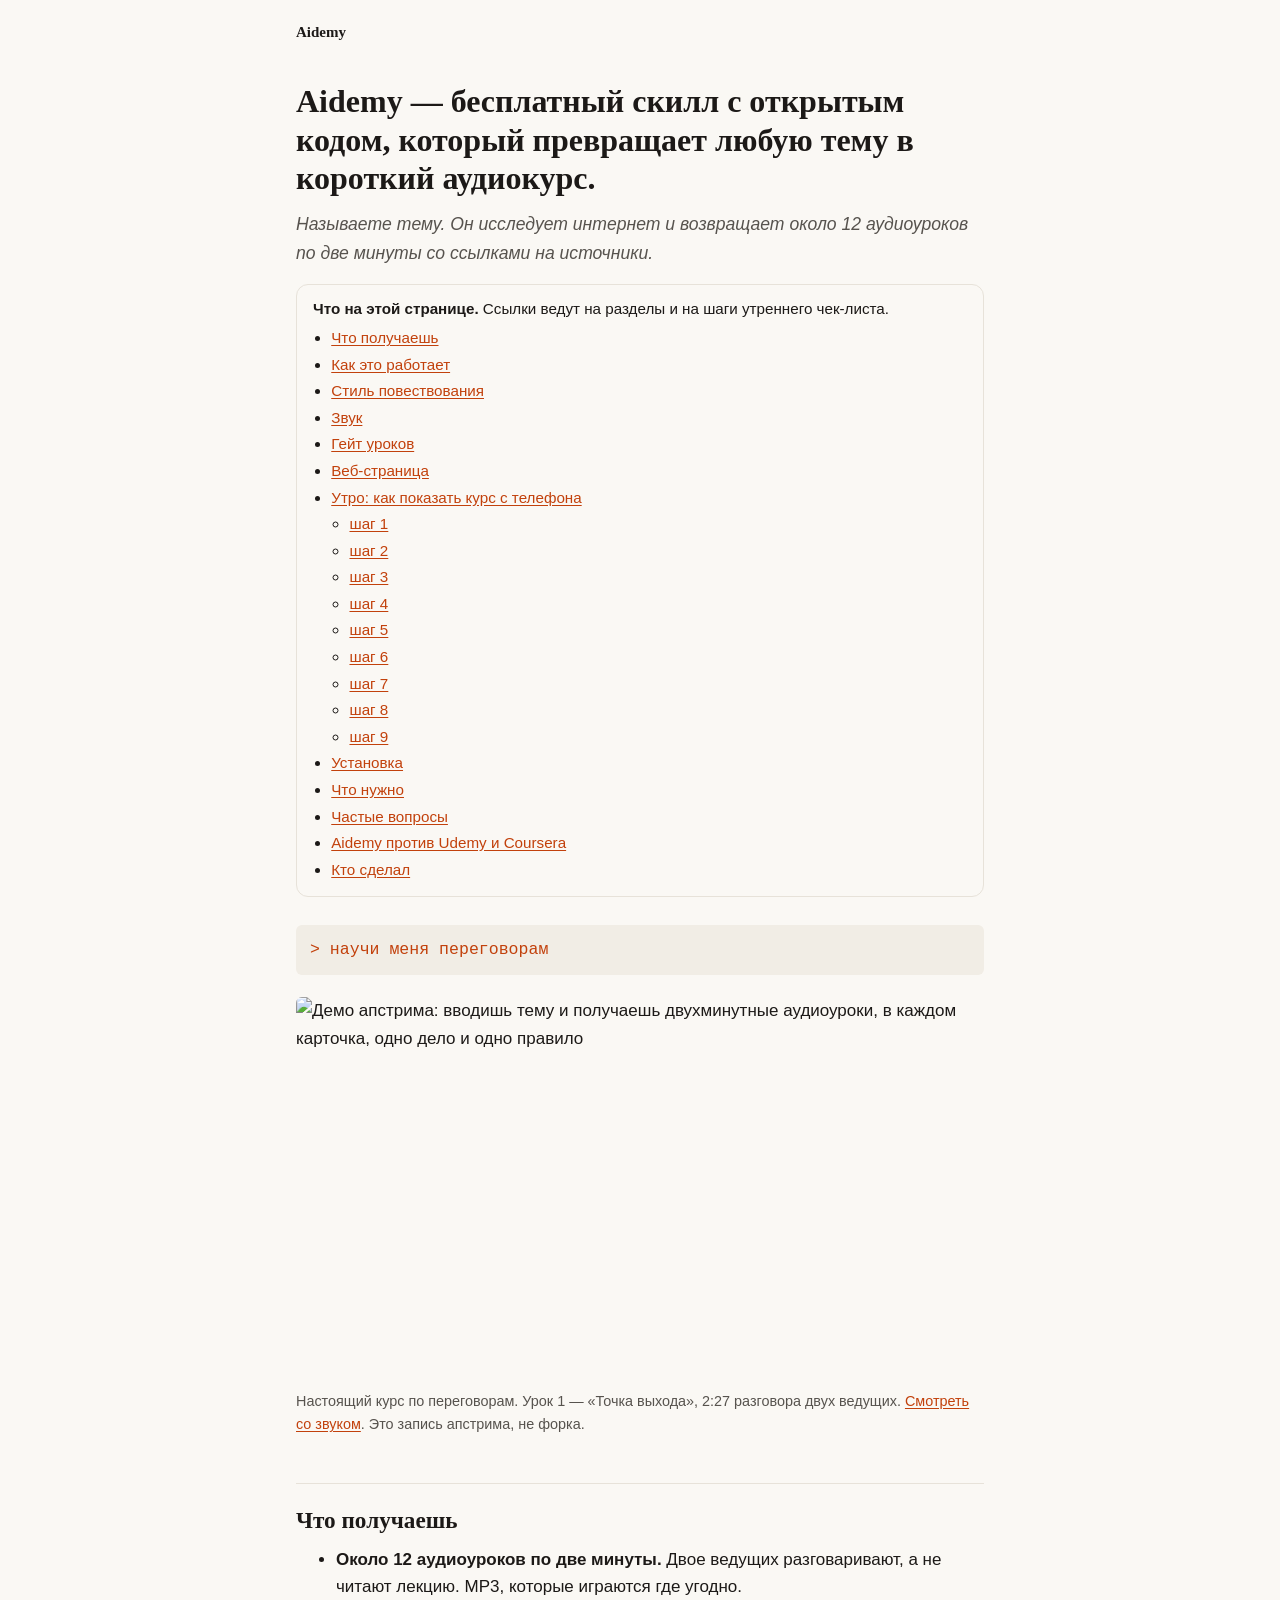
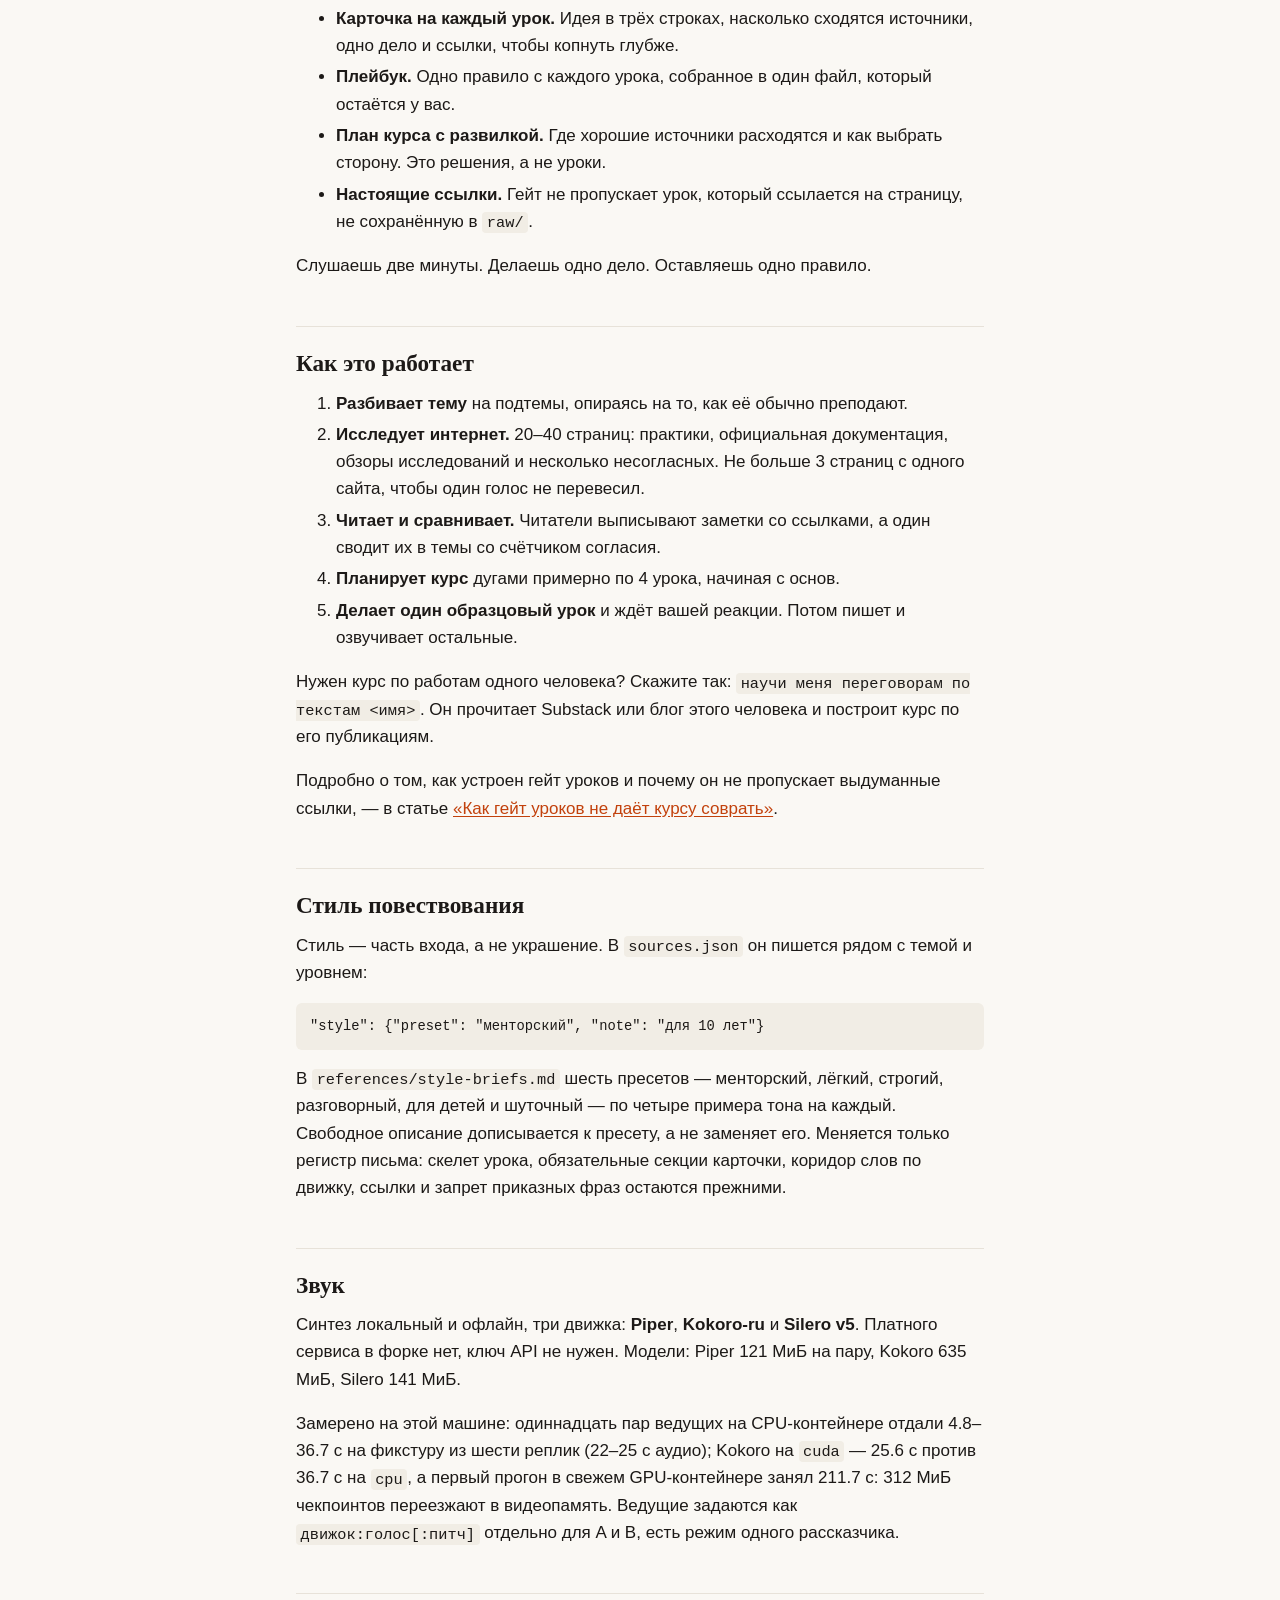
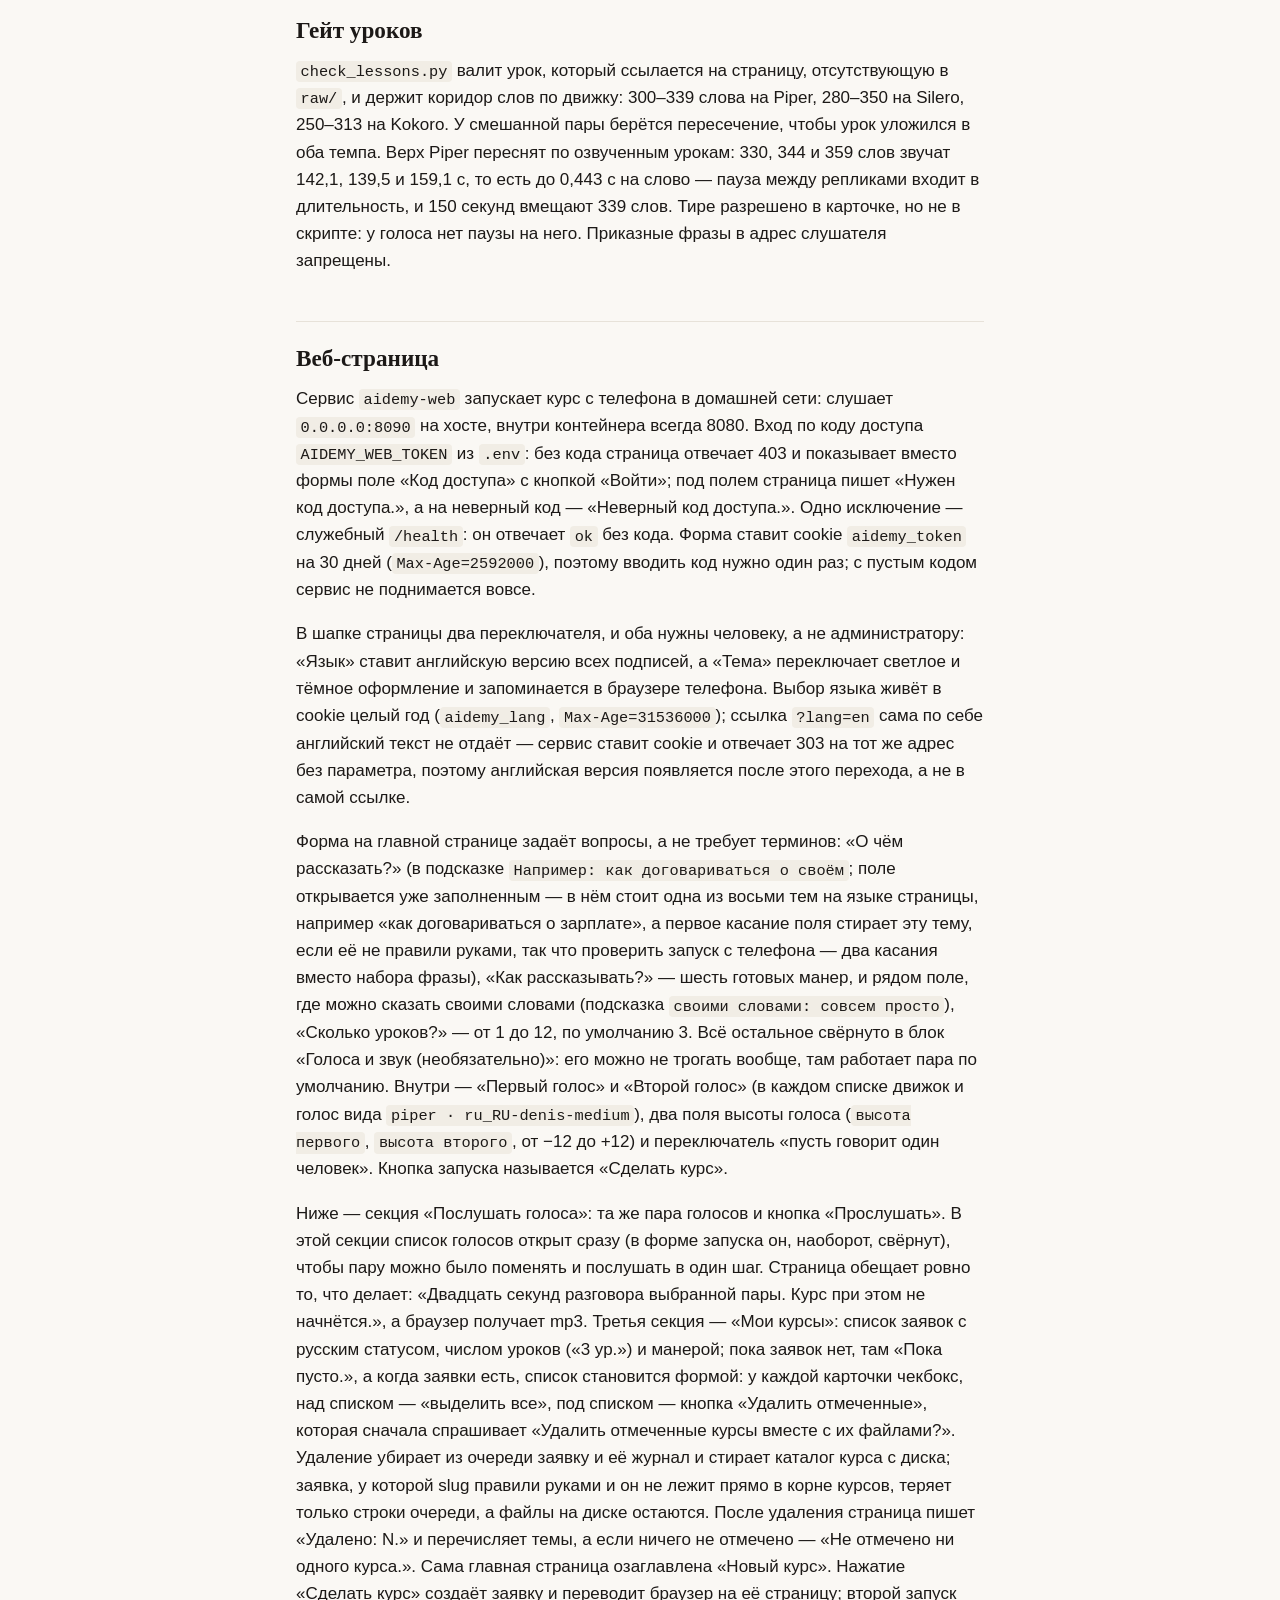
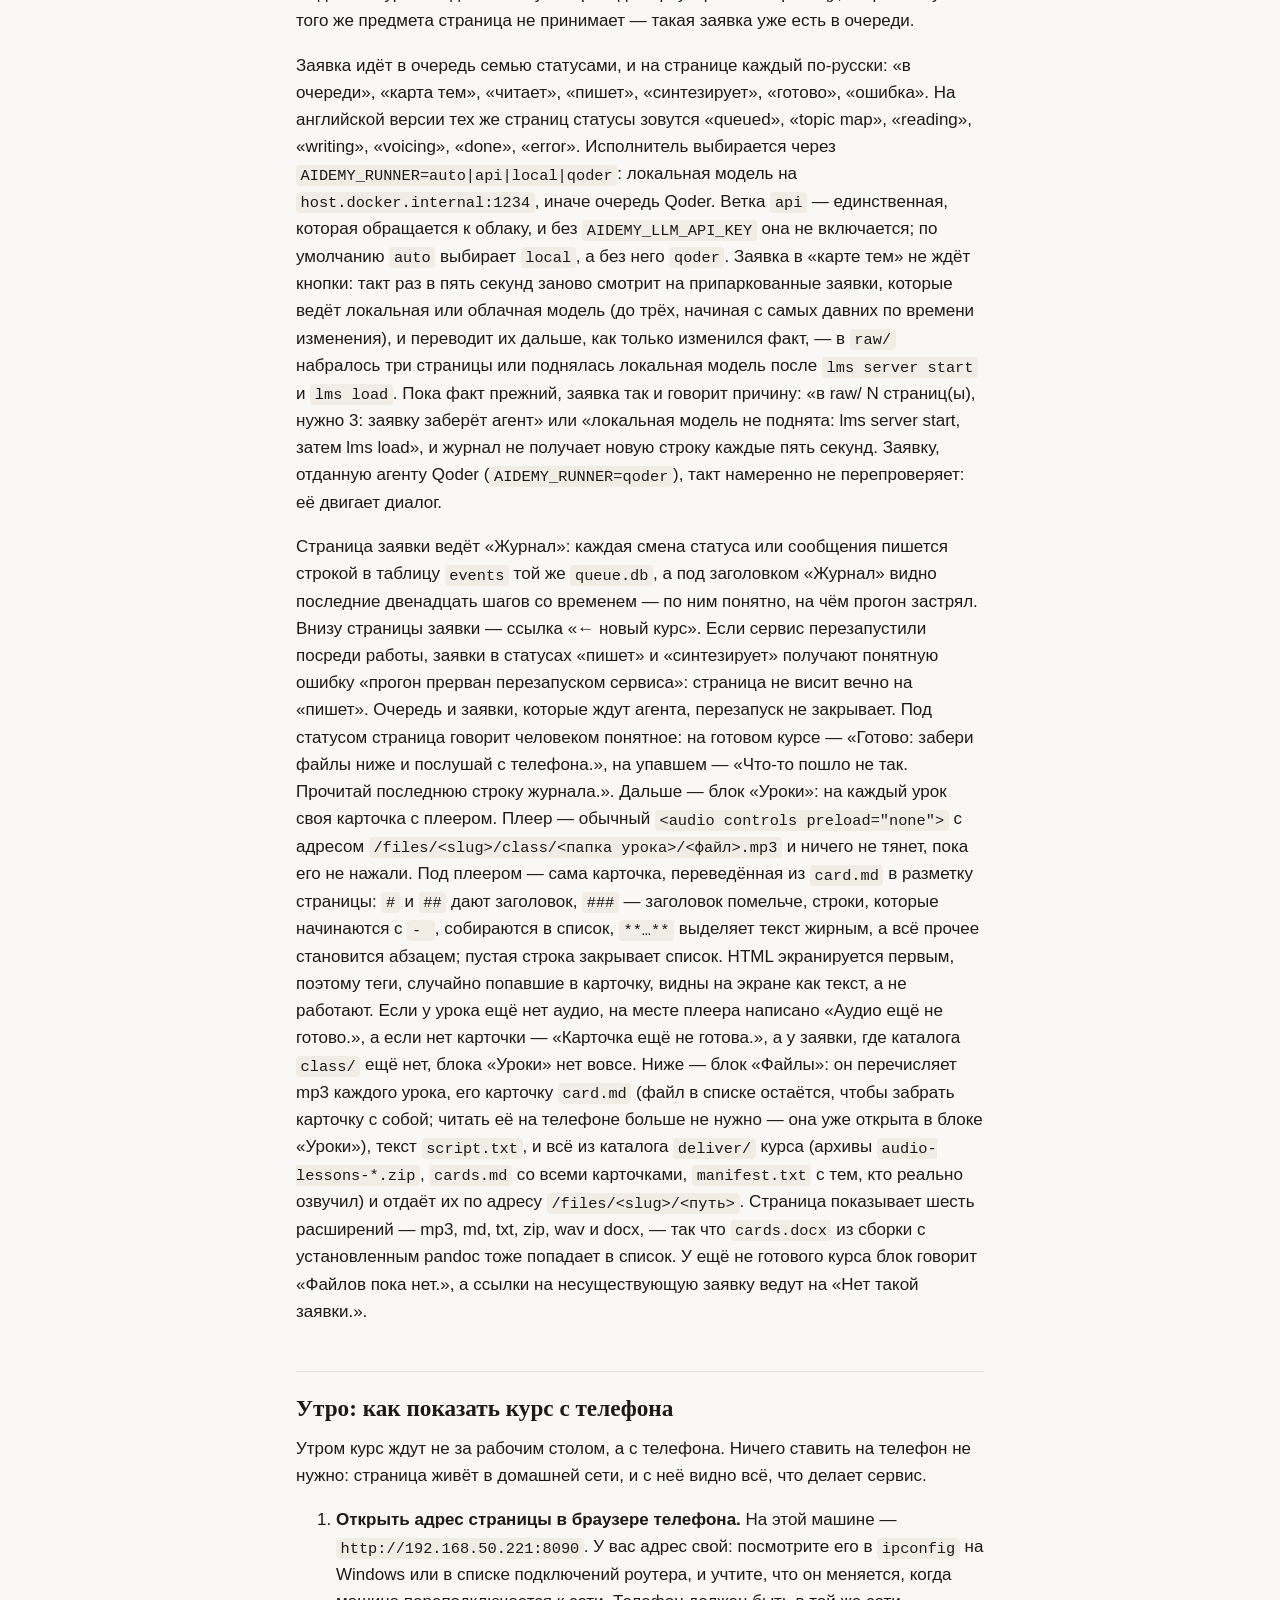
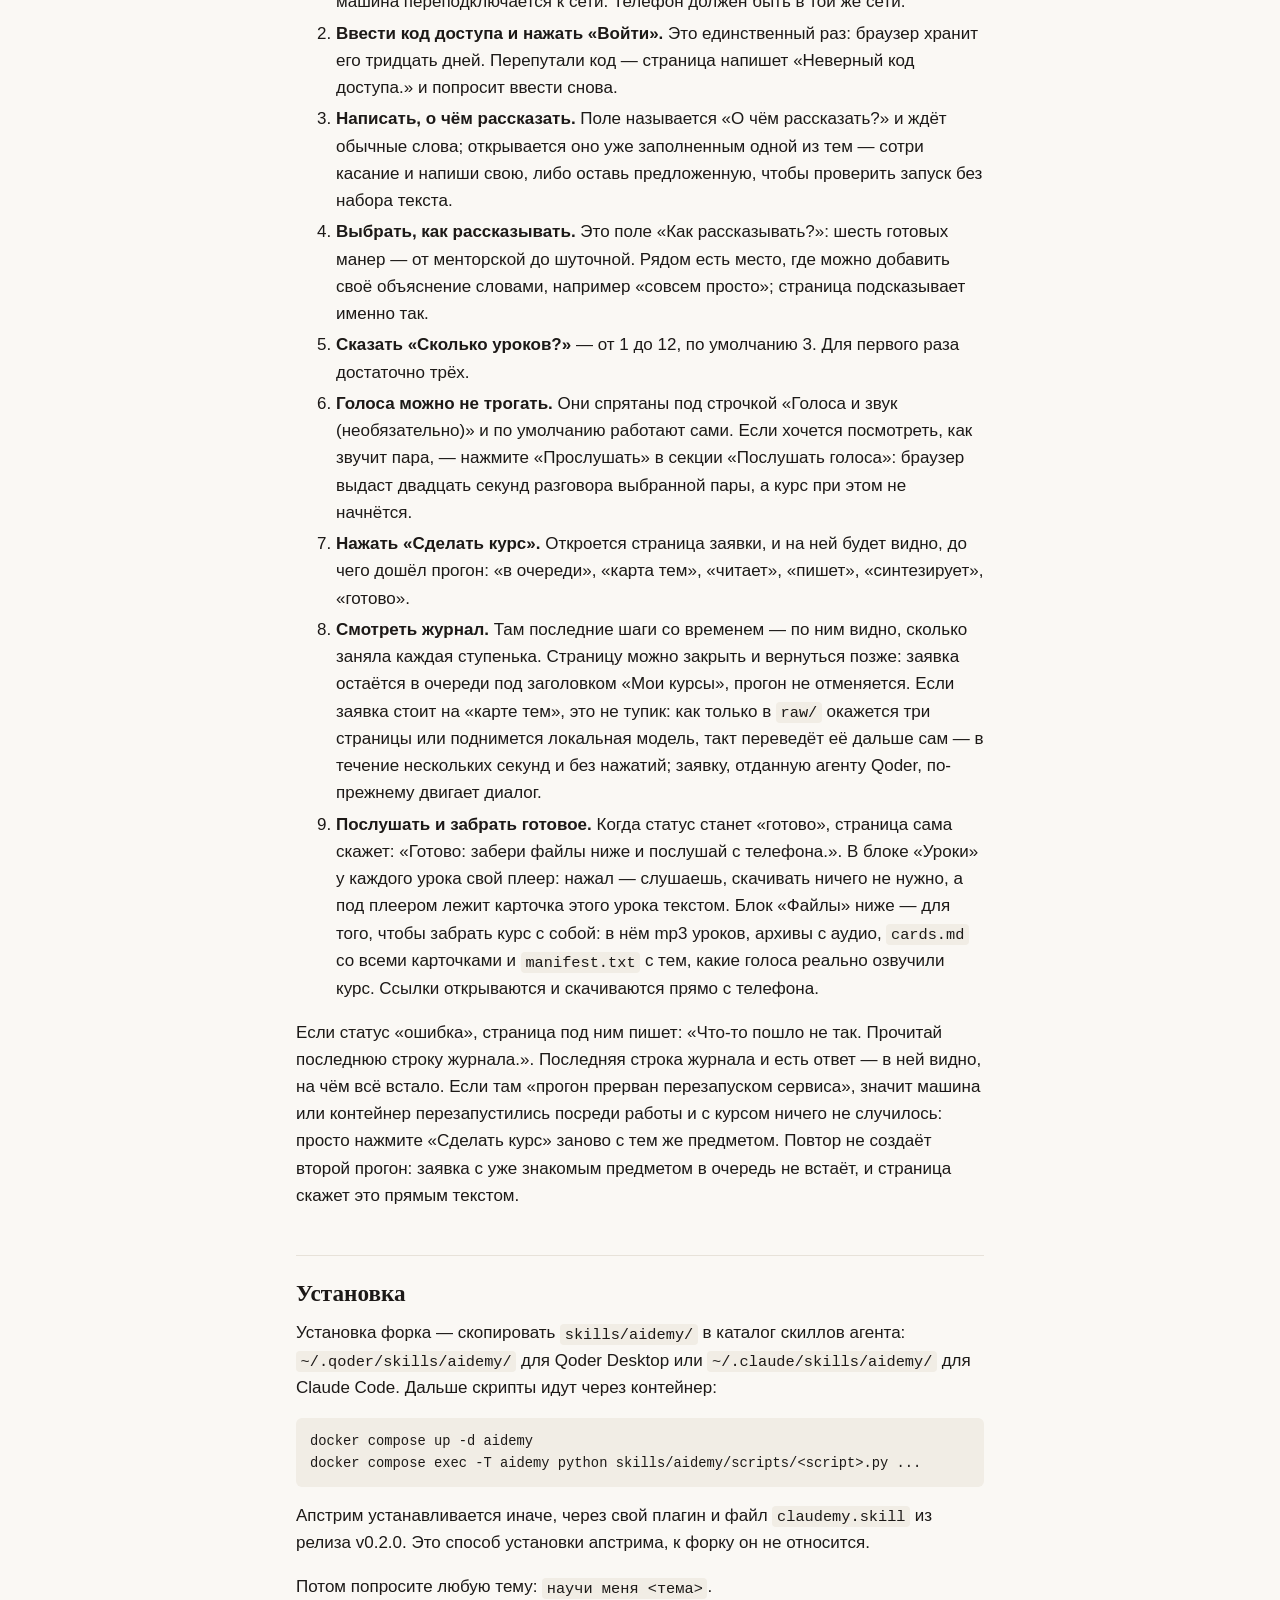
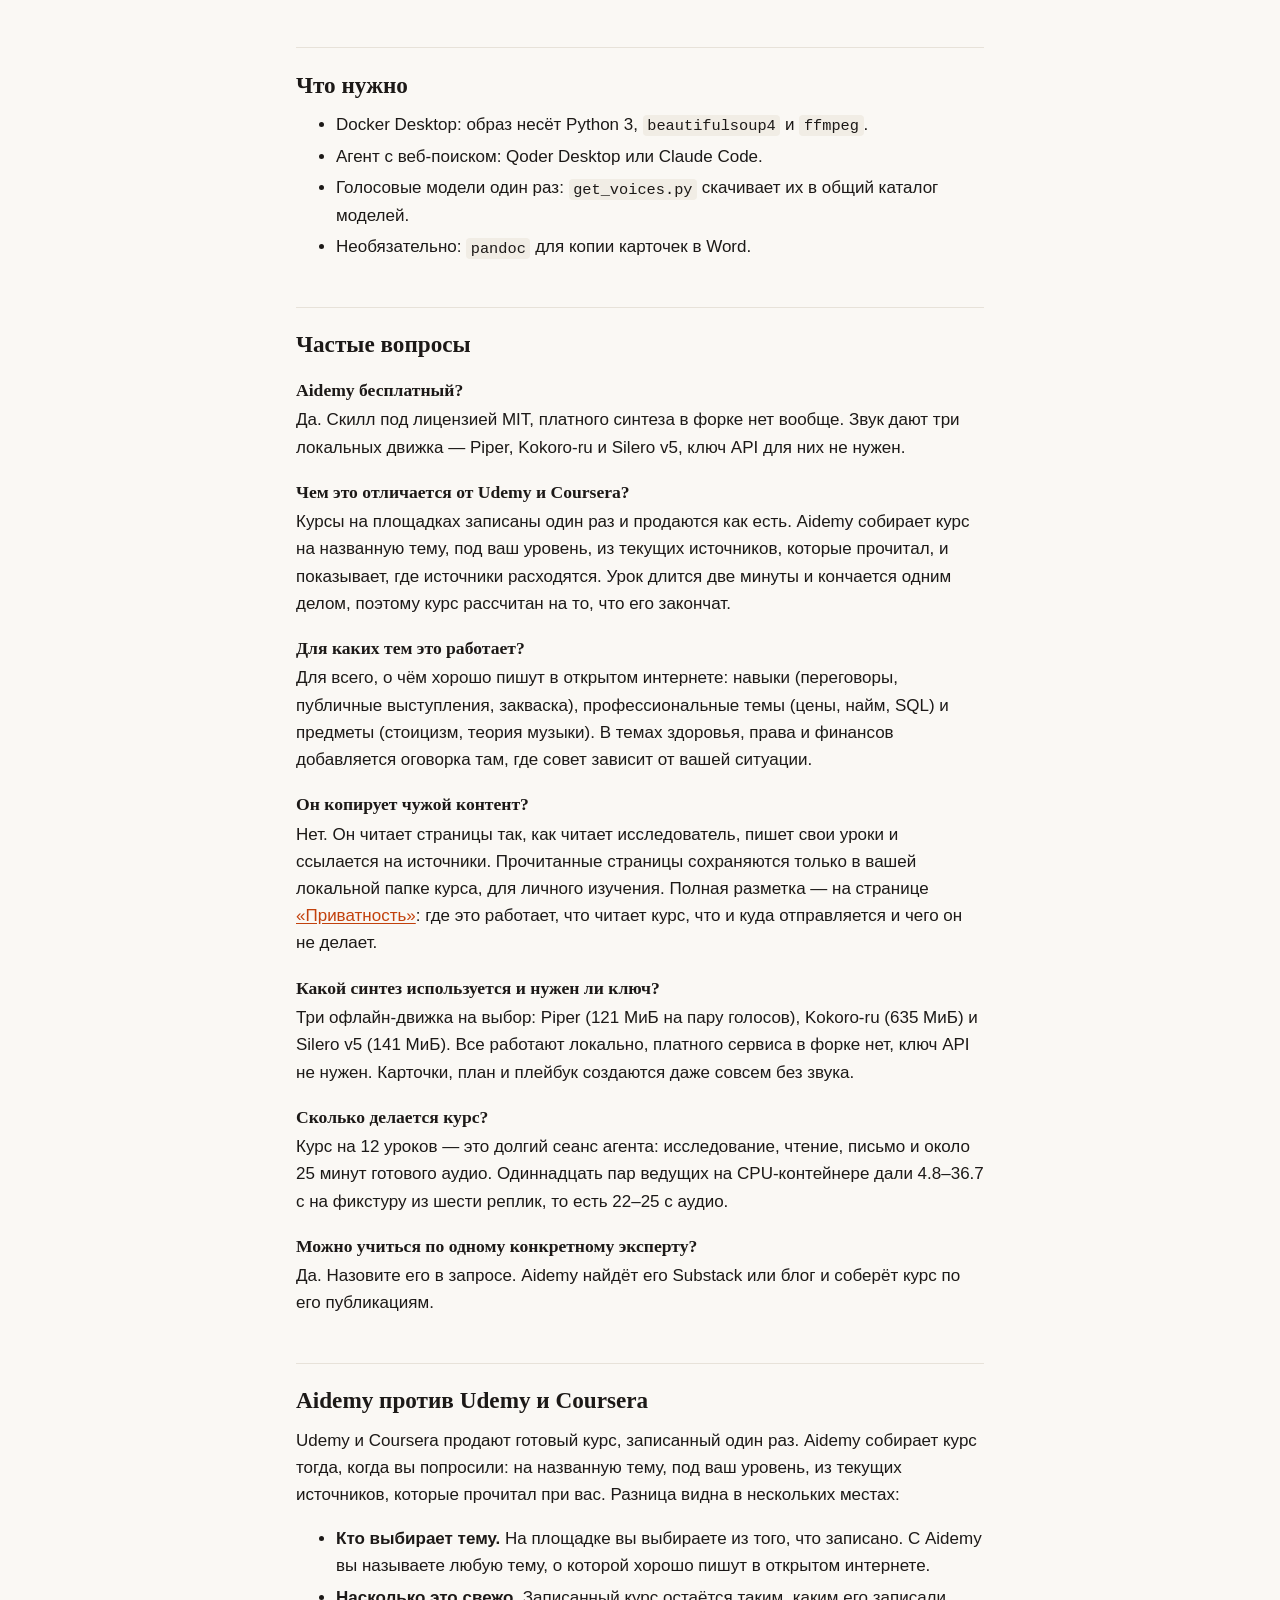
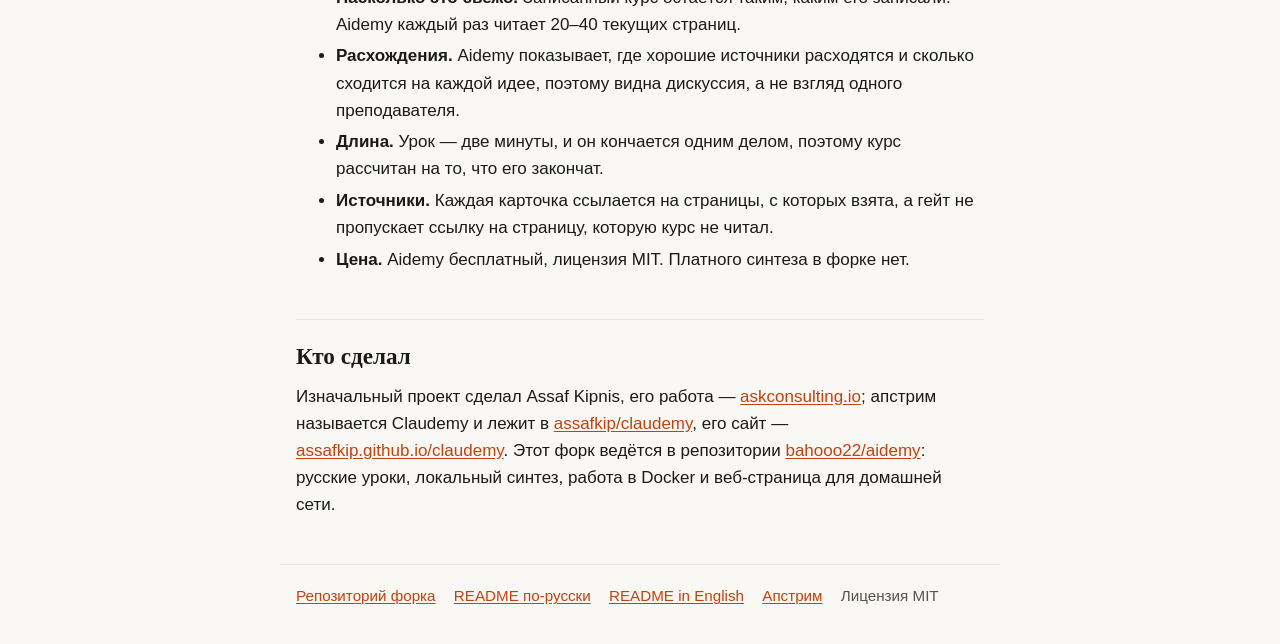
==== commit 97ec1703: "Шаблоны репозитория и документация переписаны под то, что человек видит Диалог-помощница вела два за" ====
--- a/docs/index.html
+++ b/docs/index.html
@@ -240,8 +240,8 @@
 <p>В шапке страницы два переключателя, и оба нужны человеку, а не администратору: «Язык» ставит английскую версию всех подписей, а «Тема» переключает светлое и тёмное оформление и запоминается в браузере телефона. Выбор языка живёт в cookie целый год (<code>aidemy_lang</code>, <code>Max-Age=31536000</code>); ссылка <code>?lang=en</code> сама по себе английский текст не отдаёт — сервис ставит cookie и отвечает 303 на тот же адрес без параметра, поэтому английская версия появляется после этого перехода, а не в самой ссылке.</p>
 <p>Форма на главной странице задаёт вопросы, а не требует терминов: «О чём рассказать?» (в подсказке <code>Например: как договариваться о своём</code>; поле открывается уже заполненным — в нём стоит одна из восьми тем на языке страницы, например «как договариваться о зарплате», а первое касание поля стирает эту тему, если её не правили руками, так что проверить запуск с телефона — два касания вместо набора фразы), «Как рассказывать?» — шесть готовых манер, и рядом поле, где можно сказать своими словами (подсказка <code>своими словами: совсем просто</code>), «Сколько уроков?» — от 1 до 12, по умолчанию 3. Всё остальное свёрнуто в блок «Голоса и звук (необязательно)»: его можно не трогать вообще, там работает пара по умолчанию. Внутри — «Первый голос» и «Второй голос» (в каждом списке движок и голос вида <code>piper · ru_RU-denis-medium</code>), два поля высоты голоса (<code>высота первого</code>, <code>высота второго</code>, от −12 до +12) и переключатель «пусть говорит один человек». Кнопка запуска называется «Сделать курс».</p>
 <p>Ниже — секция «Послушать голоса»: та же пара голосов и кнопка «Прослушать». В этой секции список голосов открыт сразу (в форме запуска он, наоборот, свёрнут), чтобы пару можно было поменять и послушать в один шаг. Страница обещает ровно то, что делает: «Двадцать секунд разговора выбранной пары. Курс при этом не начнётся.», а браузер получает mp3. Третья секция — «Мои курсы»: список заявок с русским статусом, числом уроков («3 ур.») и манерой; пока заявок нет, там «Пока пусто.», а когда заявки есть, список становится формой: у каждой карточки чекбокс, над списком — «выделить все», под списком — кнопка «Удалить отмеченные», которая сначала спрашивает «Удалить отмеченные курсы вместе с их файлами?». Удаление убирает из очереди заявку и её журнал и стирает каталог курса с диска; заявка, у которой slug правили руками и он не лежит прямо в корне курсов, теряет только строки очереди, а файлы на диске остаются. После удаления страница пишет «Удалено: N.» и перечисляет темы, а если ничего не отмечено — «Не отмечено ни одного курса.». Сама главная страница озаглавлена «Новый курс». Нажатие «Сделать курс» создаёт заявку и переводит браузер на её страницу; второй запуск того же предмета страница не принимает — такая заявка уже есть в очереди.</p>
-<p>Заявка идёт в очередь семью статусами, и на странице каждый по-русски: «в очереди», «карта тем», «читает», «пишет», «синтезирует», «готово», «ошибка». На английской версии тех же страниц статусы зовутся «queued», «topic map», «reading», «writing», «voicing», «done», «error». Исполнитель выбирается через <code>AIDEMY_RUNNER=auto|api|local|qoder</code>: локальная модель на <code>host.docker.internal:1234</code>, иначе очередь Qoder. Ветка <code>api</code> — единственная, которая обращается к облаку, и без <code>AIDEMY_LLM_API_KEY</code> она не включается; по умолчанию <code>auto</code> выбирает <code>local</code>, а без него <code>qoder</code>.</p>
-<p>Страница заявки ведёт «Журнал»: каждая смена статуса или сообщения пишется строкой в таблицу <code>events</code> той же <code>queue.db</code>, а под заголовком «Журнал» видно последние двенадцать шагов со временем — по ним понятно, на чём прогон застрял. Внизу страницы заявки — ссылка «← новый курс». Если сервис перезапустили посреди работы, заявки в статусах «пишет» и «синтезирует» получают понятную ошибку «прогон прерван перезапуском сервиса»: страница не висит вечно на «пишет». Очередь и заявки, которые ждут агента, при этом не трогаются. Под статусом страница говорит человеком понятное: на готовом курсе — «Готово: забери файлы ниже и послушай с телефона.», на упавшем — «Что-то пошло не так. Прочитай последнюю строку журнала.». Дальше — блок «Уроки»: на каждый урок своя карточка с плеером. Плеер — обычный <code>&lt;audio controls preload="none"&gt;</code> с адресом <code>/files/&lt;slug&gt;/class/&lt;папка урока&gt;/&lt;файл&gt;.mp3</code> и ничего не тянет, пока его не нажали. Под плеером — сама карточка, переведённая из <code>card.md</code> в разметку страницы: <code>#</code> и <code>##</code> дают заголовок, <code>###</code> — заголовок помельче, строки, которые начинаются с <code>- </code>, собираются в список, <code>**…**</code> выделяет текст жирным, а всё прочее становится абзацем; пустая строка закрывает список. HTML экранируется первым, поэтому теги, случайно попавшие в карточку, видны на экране как текст, а не работают. Если у урока ещё нет аудио, на месте плеера написано «Аудио ещё не готово.», а если нет карточки — «Карточка ещё не готова.», а у заявки, где каталога <code>class/</code> ещё нет, блока «Уроки» нет вовсе. Ниже — блок «Файлы»: он перечисляет mp3 каждого урока, его карточку <code>card.md</code> (файл в списке остаётся, чтобы забрать карточку с собой; читать её на телефоне больше не нужно — она уже открыта в блоке «Уроки»), текст <code>script.txt</code>, и всё из каталога <code>deliver/</code> курса (архивы <code>audio-lessons-*.zip</code>, <code>cards.md</code> со всеми карточками, <code>manifest.txt</code> с тем, кто реально озвучил) и отдаёт их по адресу <code>/files/&lt;slug&gt;/&lt;путь&gt;</code>. Страница показывает шесть расширений — mp3, md, txt, zip, wav и docx, — так что <code>cards.docx</code> из сборки с установленным pandoc тоже попадает в список. У ещё не готового курса блок говорит «Файлов пока нет.», а ссылки на несуществующую заявку ведут на «Нет такой заявки.».</p>
+<p>Заявка идёт в очередь семью статусами, и на странице каждый по-русски: «в очереди», «карта тем», «читает», «пишет», «синтезирует», «готово», «ошибка». На английской версии тех же страниц статусы зовутся «queued», «topic map», «reading», «writing», «voicing», «done», «error». Исполнитель выбирается через <code>AIDEMY_RUNNER=auto|api|local|qoder</code>: локальная модель на <code>host.docker.internal:1234</code>, иначе очередь Qoder. Ветка <code>api</code> — единственная, которая обращается к облаку, и без <code>AIDEMY_LLM_API_KEY</code> она не включается; по умолчанию <code>auto</code> выбирает <code>local</code>, а без него <code>qoder</code>. Заявка в «карте тем» не ждёт кнопки: такт раз в пять секунд заново смотрит на припаркованные заявки, которые ведёт локальная или облачная модель (до трёх, начиная с самых давних по времени изменения), и переводит их дальше, как только изменился факт, — в <code>raw/</code> набралось три страницы или поднялась локальная модель после <code>lms server start</code> и <code>lms load</code>. Пока факт прежний, заявка так и говорит причину: «в raw/ N страниц(ы), нужно 3: заявку заберёт агент» или «локальная модель не поднята: lms server start, затем lms load», и журнал не получает новую строку каждые пять секунд. Заявку, отданную агенту Qoder (<code>AIDEMY_RUNNER=qoder</code>), такт намеренно не перепроверяет: её двигает диалог.</p>
+<p>Страница заявки ведёт «Журнал»: каждая смена статуса или сообщения пишется строкой в таблицу <code>events</code> той же <code>queue.db</code>, а под заголовком «Журнал» видно последние двенадцать шагов со временем — по ним понятно, на чём прогон застрял. Внизу страницы заявки — ссылка «← новый курс». Если сервис перезапустили посреди работы, заявки в статусах «пишет» и «синтезирует» получают понятную ошибку «прогон прерван перезапуском сервиса»: страница не висит вечно на «пишет». Очередь и заявки, которые ждут агента, перезапуск не закрывает. Под статусом страница говорит человеком понятное: на готовом курсе — «Готово: забери файлы ниже и послушай с телефона.», на упавшем — «Что-то пошло не так. Прочитай последнюю строку журнала.». Дальше — блок «Уроки»: на каждый урок своя карточка с плеером. Плеер — обычный <code>&lt;audio controls preload="none"&gt;</code> с адресом <code>/files/&lt;slug&gt;/class/&lt;папка урока&gt;/&lt;файл&gt;.mp3</code> и ничего не тянет, пока его не нажали. Под плеером — сама карточка, переведённая из <code>card.md</code> в разметку страницы: <code>#</code> и <code>##</code> дают заголовок, <code>###</code> — заголовок помельче, строки, которые начинаются с <code>- </code>, собираются в список, <code>**…**</code> выделяет текст жирным, а всё прочее становится абзацем; пустая строка закрывает список. HTML экранируется первым, поэтому теги, случайно попавшие в карточку, видны на экране как текст, а не работают. Если у урока ещё нет аудио, на месте плеера написано «Аудио ещё не готово.», а если нет карточки — «Карточка ещё не готова.», а у заявки, где каталога <code>class/</code> ещё нет, блока «Уроки» нет вовсе. Ниже — блок «Файлы»: он перечисляет mp3 каждого урока, его карточку <code>card.md</code> (файл в списке остаётся, чтобы забрать карточку с собой; читать её на телефоне больше не нужно — она уже открыта в блоке «Уроки»), текст <code>script.txt</code>, и всё из каталога <code>deliver/</code> курса (архивы <code>audio-lessons-*.zip</code>, <code>cards.md</code> со всеми карточками, <code>manifest.txt</code> с тем, кто реально озвучил) и отдаёт их по адресу <code>/files/&lt;slug&gt;/&lt;путь&gt;</code>. Страница показывает шесть расширений — mp3, md, txt, zip, wav и docx, — так что <code>cards.docx</code> из сборки с установленным pandoc тоже попадает в список. У ещё не готового курса блок говорит «Файлов пока нет.», а ссылки на несуществующую заявку ведут на «Нет такой заявки.».</p>
 
 <h2 id="utro">Утро: как показать курс с телефона</h2>
 <p>Утром курс ждут не за рабочим столом, а с телефона. Ничего ставить на телефон не нужно: страница живёт в домашней сети, и с неё видно всё, что делает сервис.</p>
@@ -253,7 +253,7 @@
 <li id="utro-5"><strong>Сказать «Сколько уроков?»</strong> — от 1 до 12, по умолчанию 3. Для первого раза достаточно трёх.</li>
 <li id="utro-6"><strong>Голоса можно не трогать.</strong> Они спрятаны под строчкой «Голоса и звук (необязательно)» и по умолчанию работают сами. Если хочется посмотреть, как звучит пара, — нажмите «Прослушать» в секции «Послушать голоса»: браузер выдаст двадцать секунд разговора выбранной пары, а курс при этом не начнётся.</li>
 <li id="utro-7"><strong>Нажать «Сделать курс».</strong> Откроется страница заявки, и на ней будет видно, до чего дошёл прогон: «в очереди», «карта тем», «читает», «пишет», «синтезирует», «готово».</li>
-<li id="utro-8"><strong>Смотреть журнал.</strong> Там последние шаги со временем — по ним видно, сколько заняла каждая ступенька. Страницу можно закрыть и вернуться позже: заявка остаётся в очереди под заголовком «Мои курсы», прогон не отменяется.</li>
+<li id="utro-8"><strong>Смотреть журнал.</strong> Там последние шаги со временем — по ним видно, сколько заняла каждая ступенька. Страницу можно закрыть и вернуться позже: заявка остаётся в очереди под заголовком «Мои курсы», прогон не отменяется. Если заявка стоит на «карте тем», это не тупик: как только в <code>raw/</code> окажется три страницы или поднимется локальная модель, такт переведёт её дальше сам — в течение нескольких секунд и без нажатий; заявку, отданную агенту Qoder, по-прежнему двигает диалог.</li>
 <li id="utro-9"><strong>Послушать и забрать готовое.</strong> Когда статус станет «готово», страница сама скажет: «Готово: забери файлы ниже и послушай с телефона.». В блоке «Уроки» у каждого урока свой плеер: нажал — слушаешь, скачивать ничего не нужно, а под плеером лежит карточка этого урока текстом. Блок «Файлы» ниже — для того, чтобы забрать курс с собой: в нём mp3 уроков, архивы с аудио, <code>cards.md</code> со всеми карточками и <code>manifest.txt</code> с тем, какие голоса реально озвучили курс. Ссылки открываются и скачиваются прямо с телефона.</li>
 </ol>
 <p>Если статус «ошибка», страница под ним пишет: «Что-то пошло не так. Прочитай последнюю строку журнала.». Последняя строка журнала и есть ответ — в ней видно, на чём всё встало. Если там «прогон прерван перезапуском сервиса», значит машина или контейнер перезапустились посреди работы и с курсом ничего не случилось: просто нажмите «Сделать курс» заново с тем же предметом. Повтор не создаёт второй прогон: заявка с уже знакомым предметом в очередь не встаёт, и страница скажет это прямым текстом.</p>
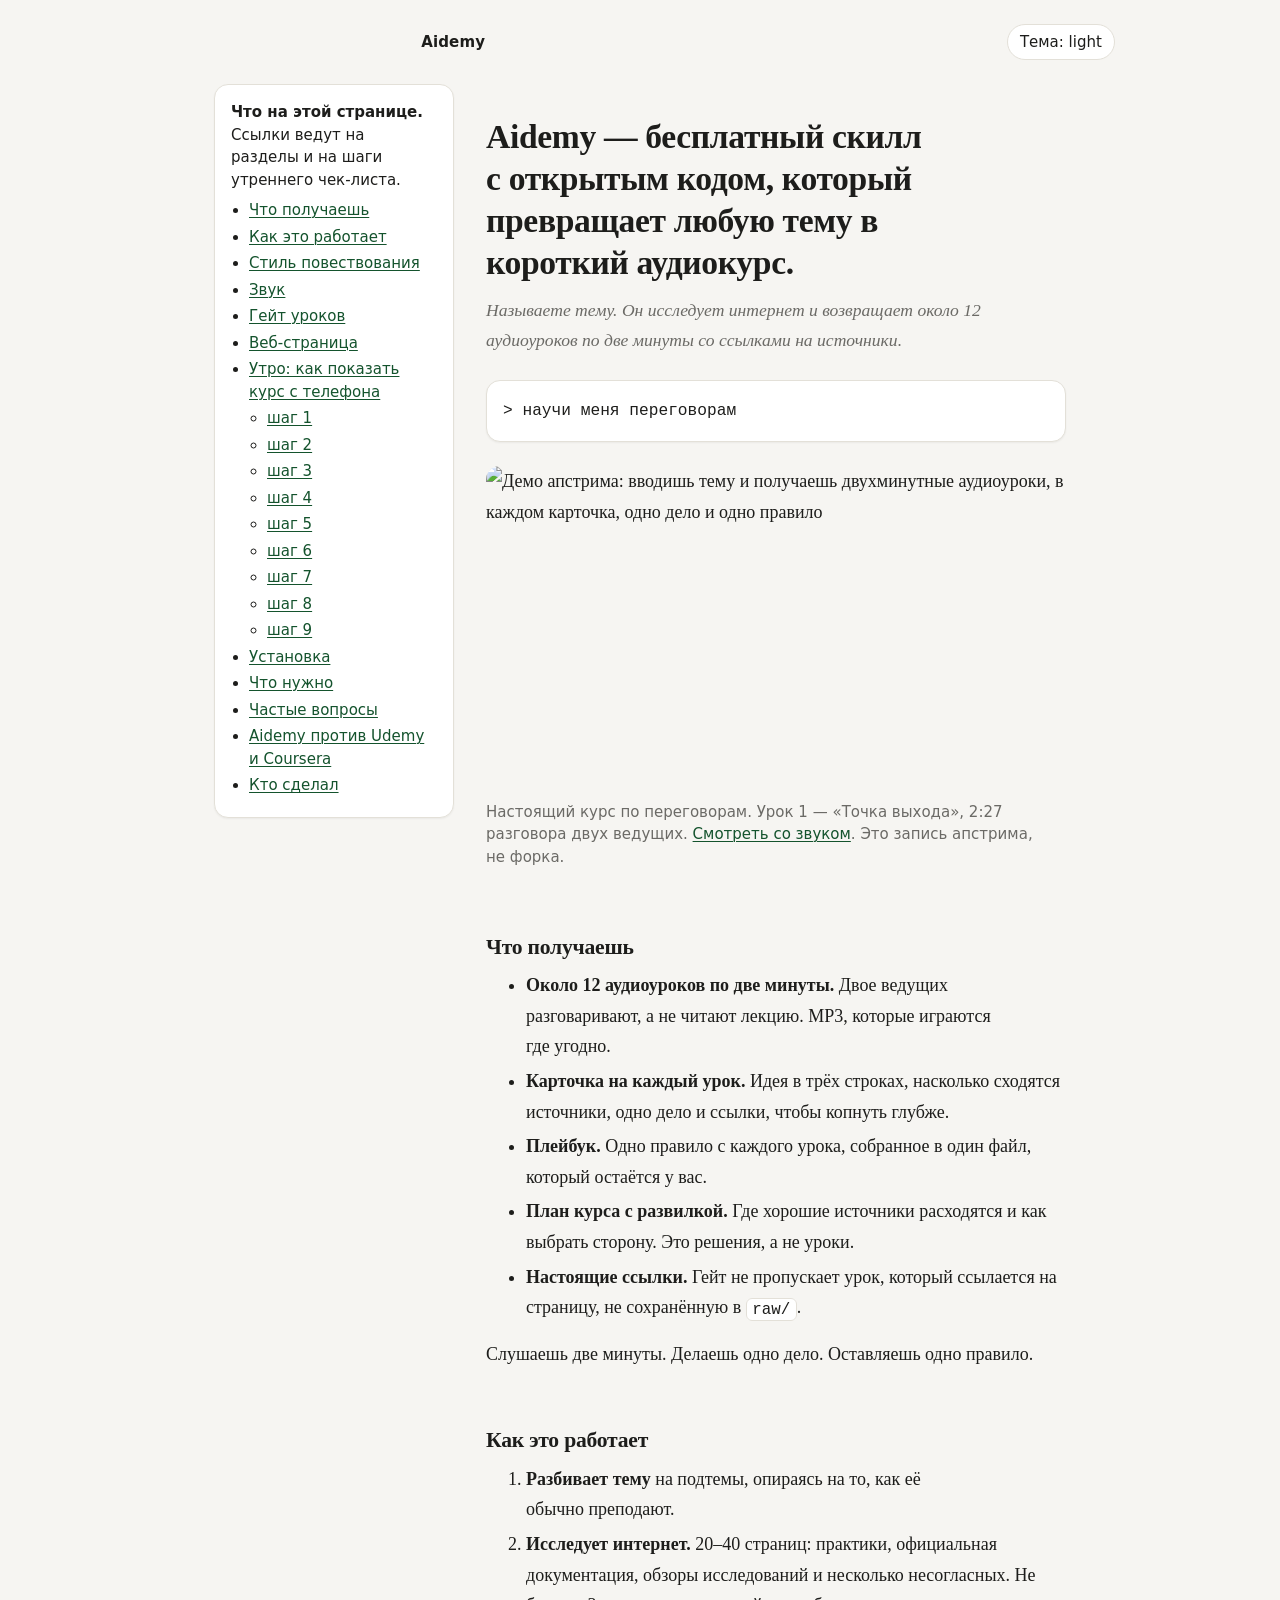
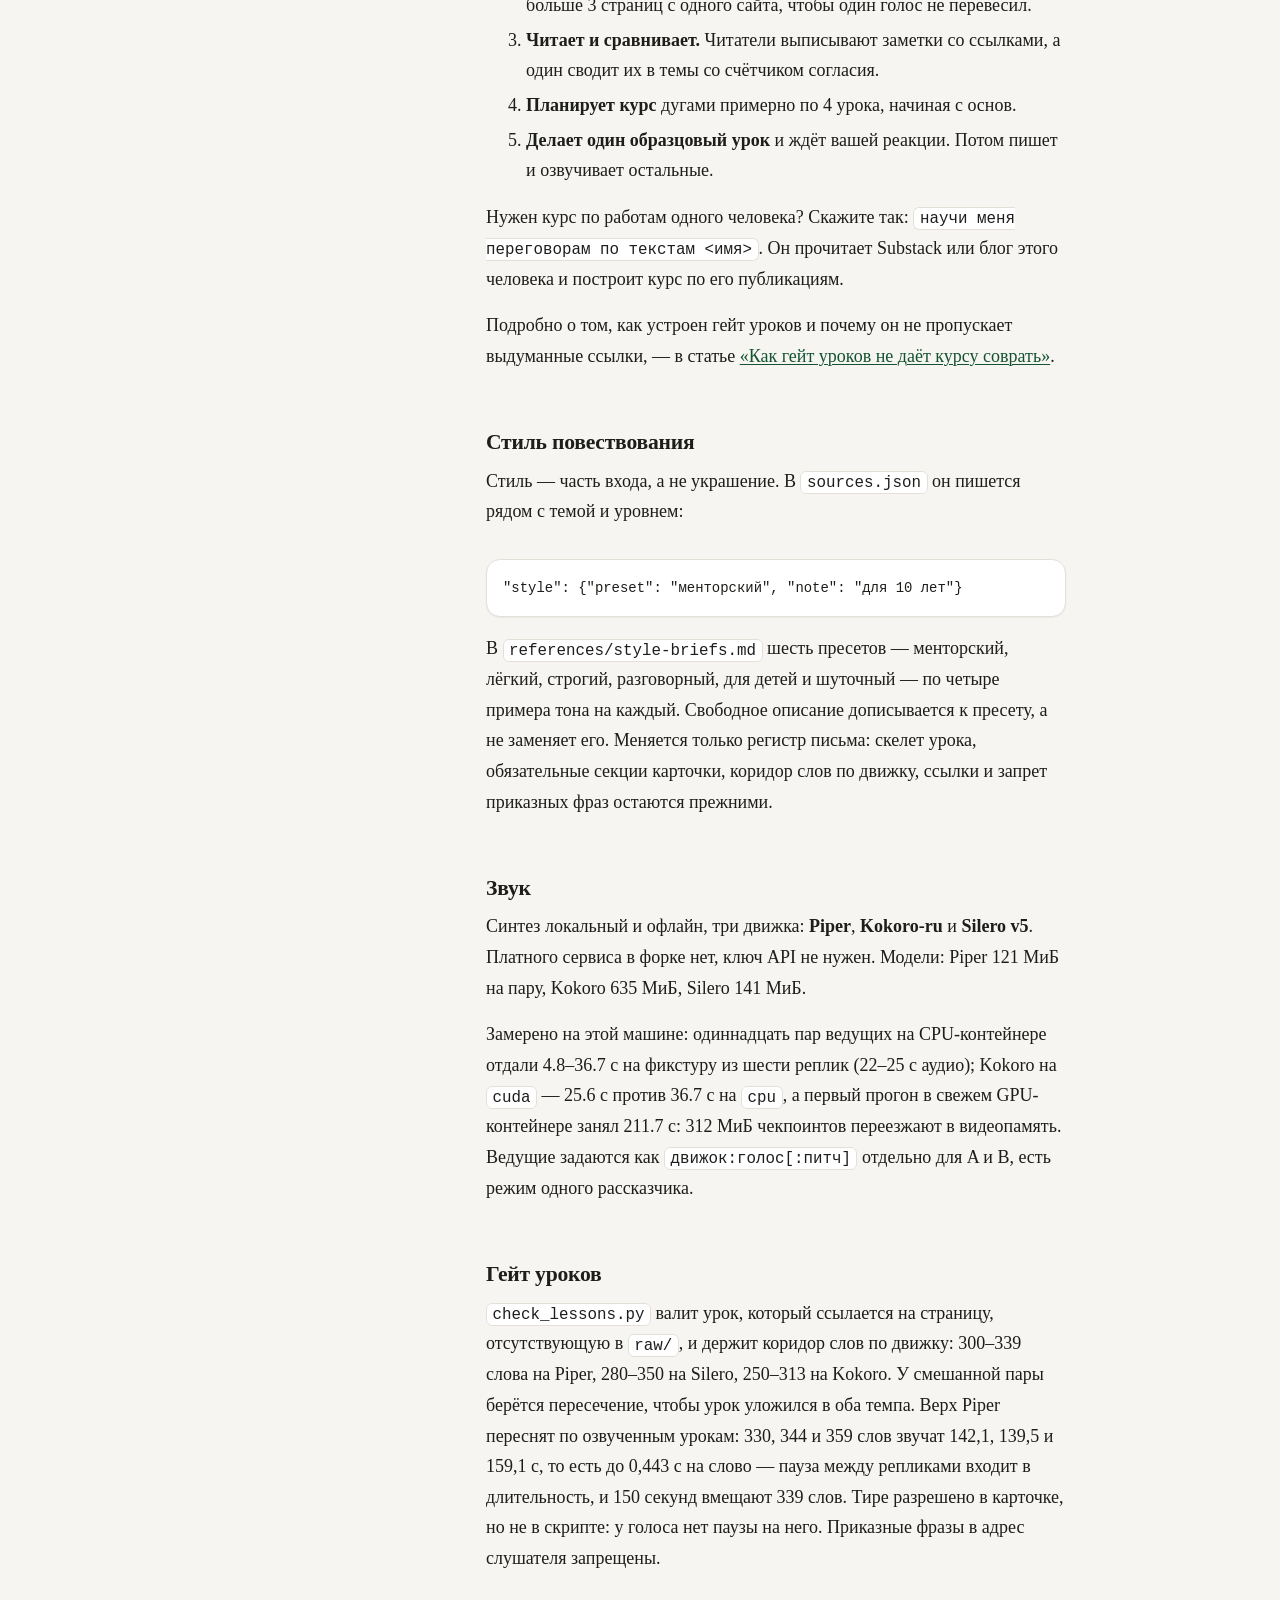
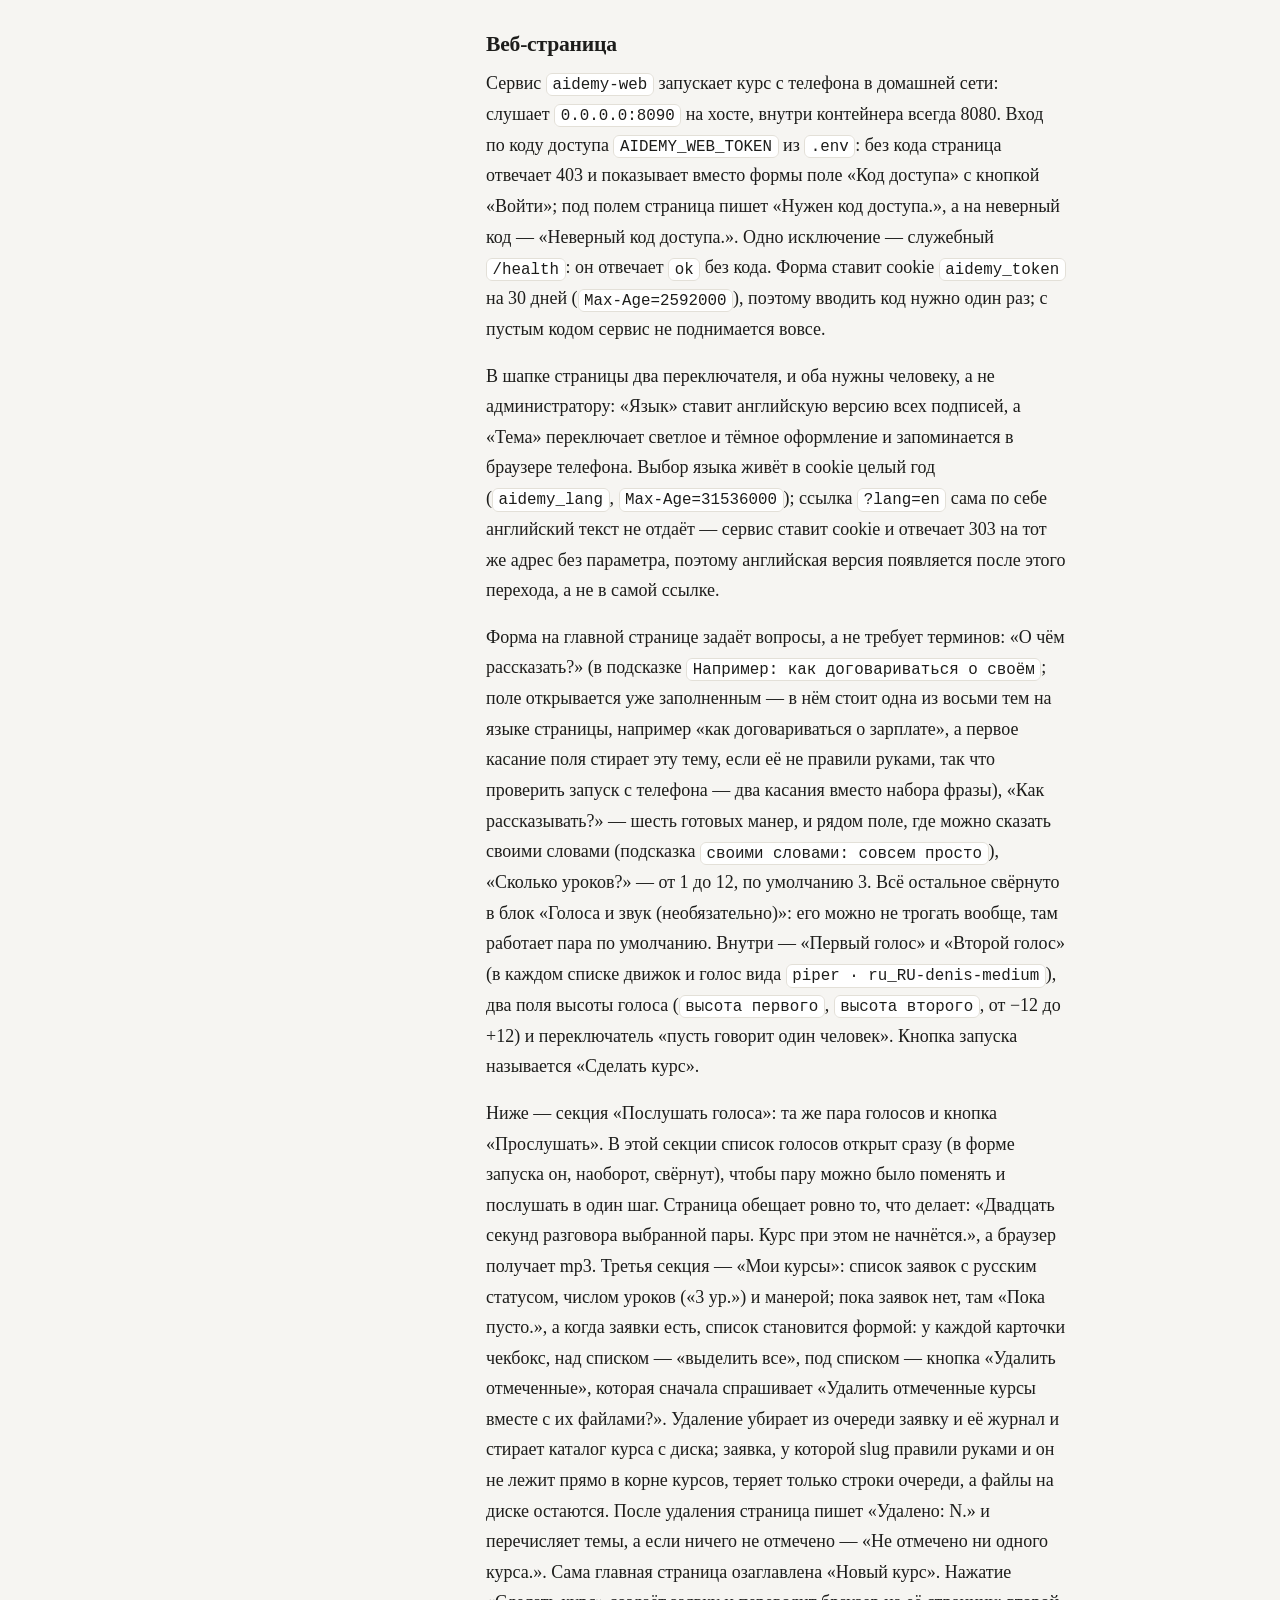
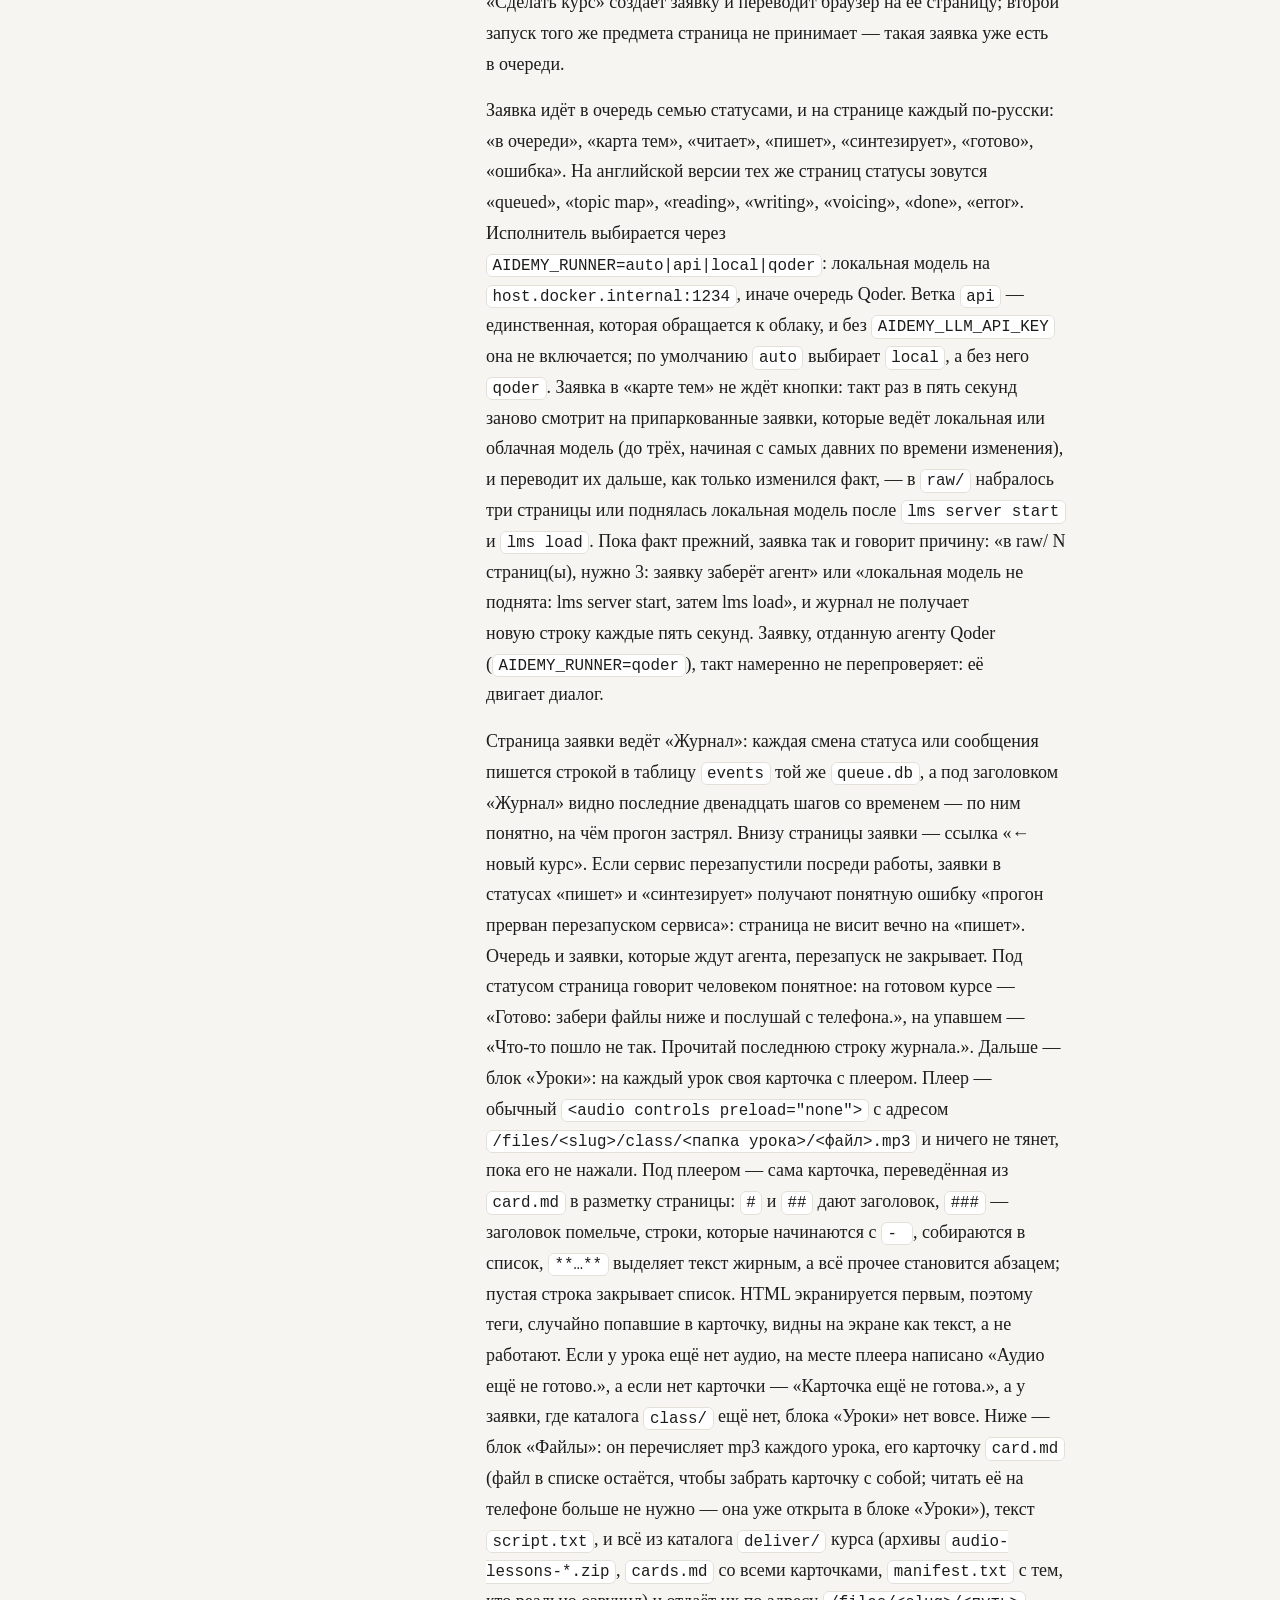
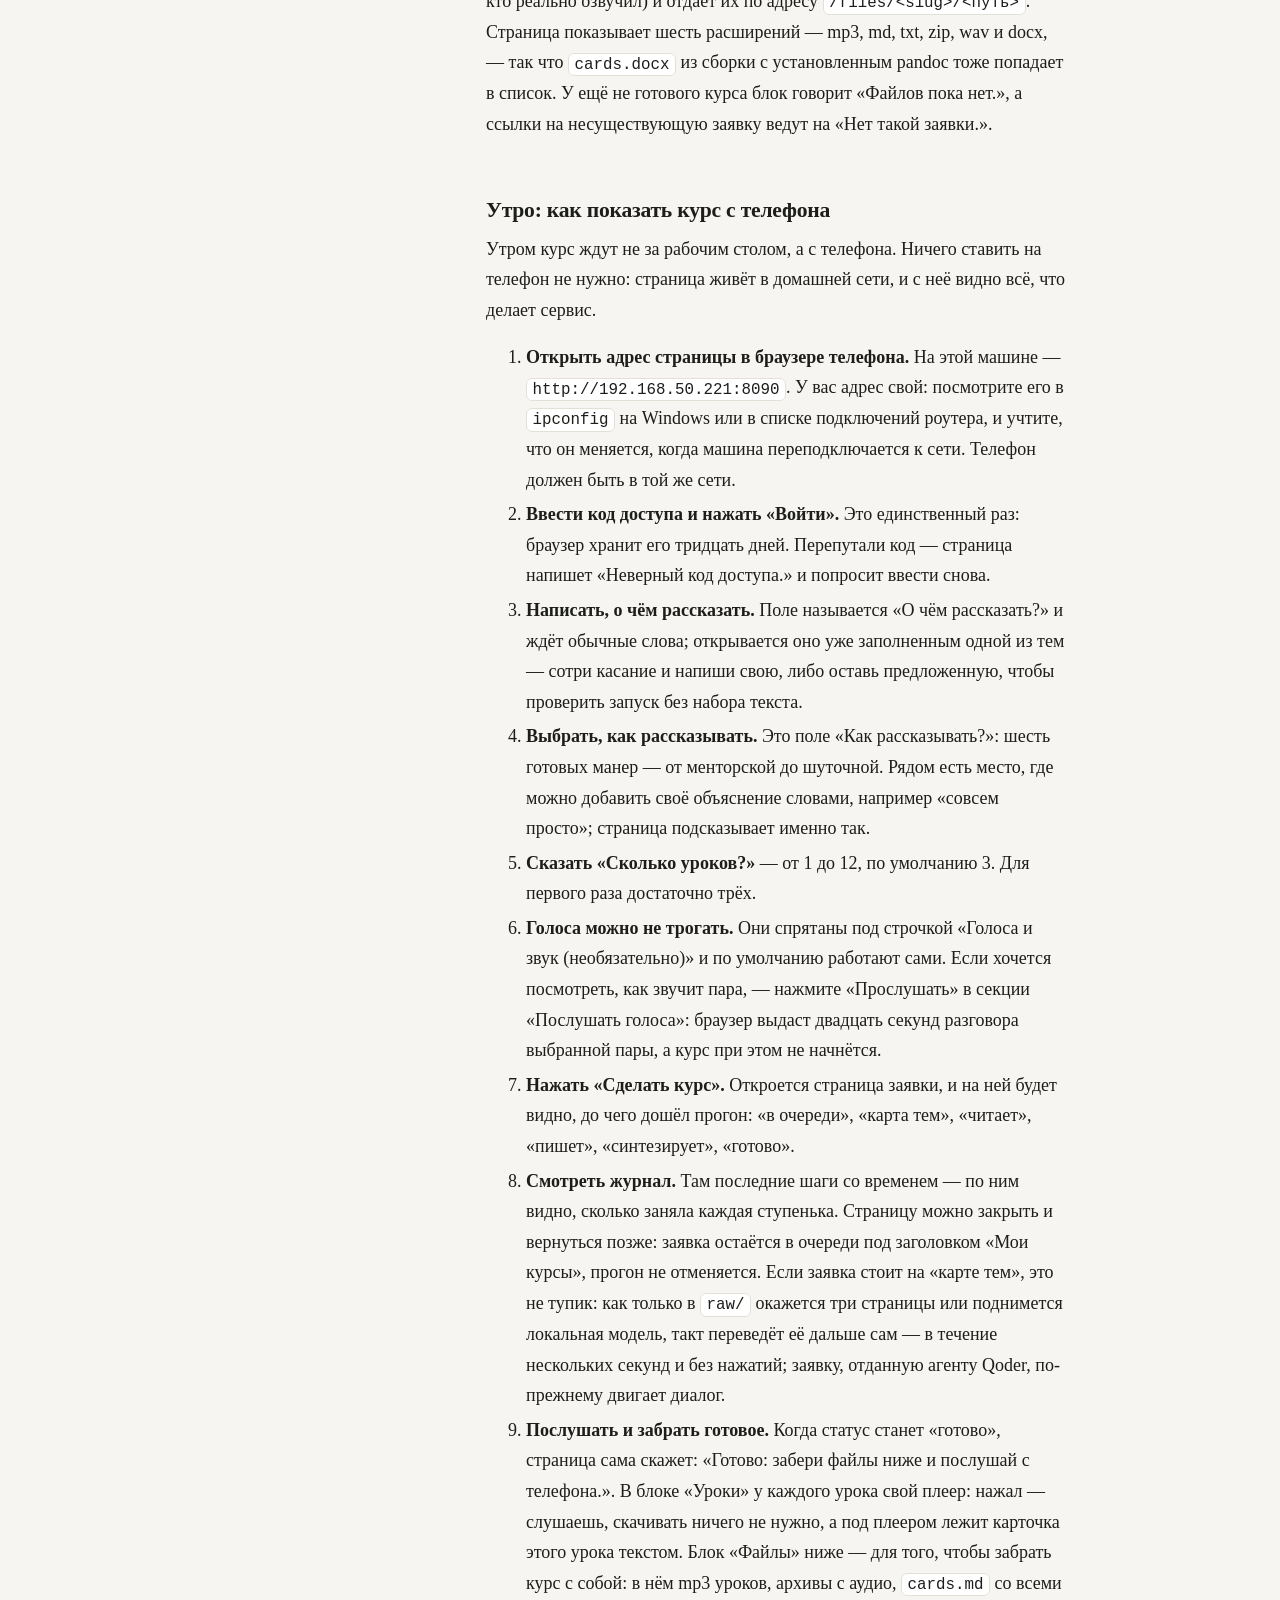
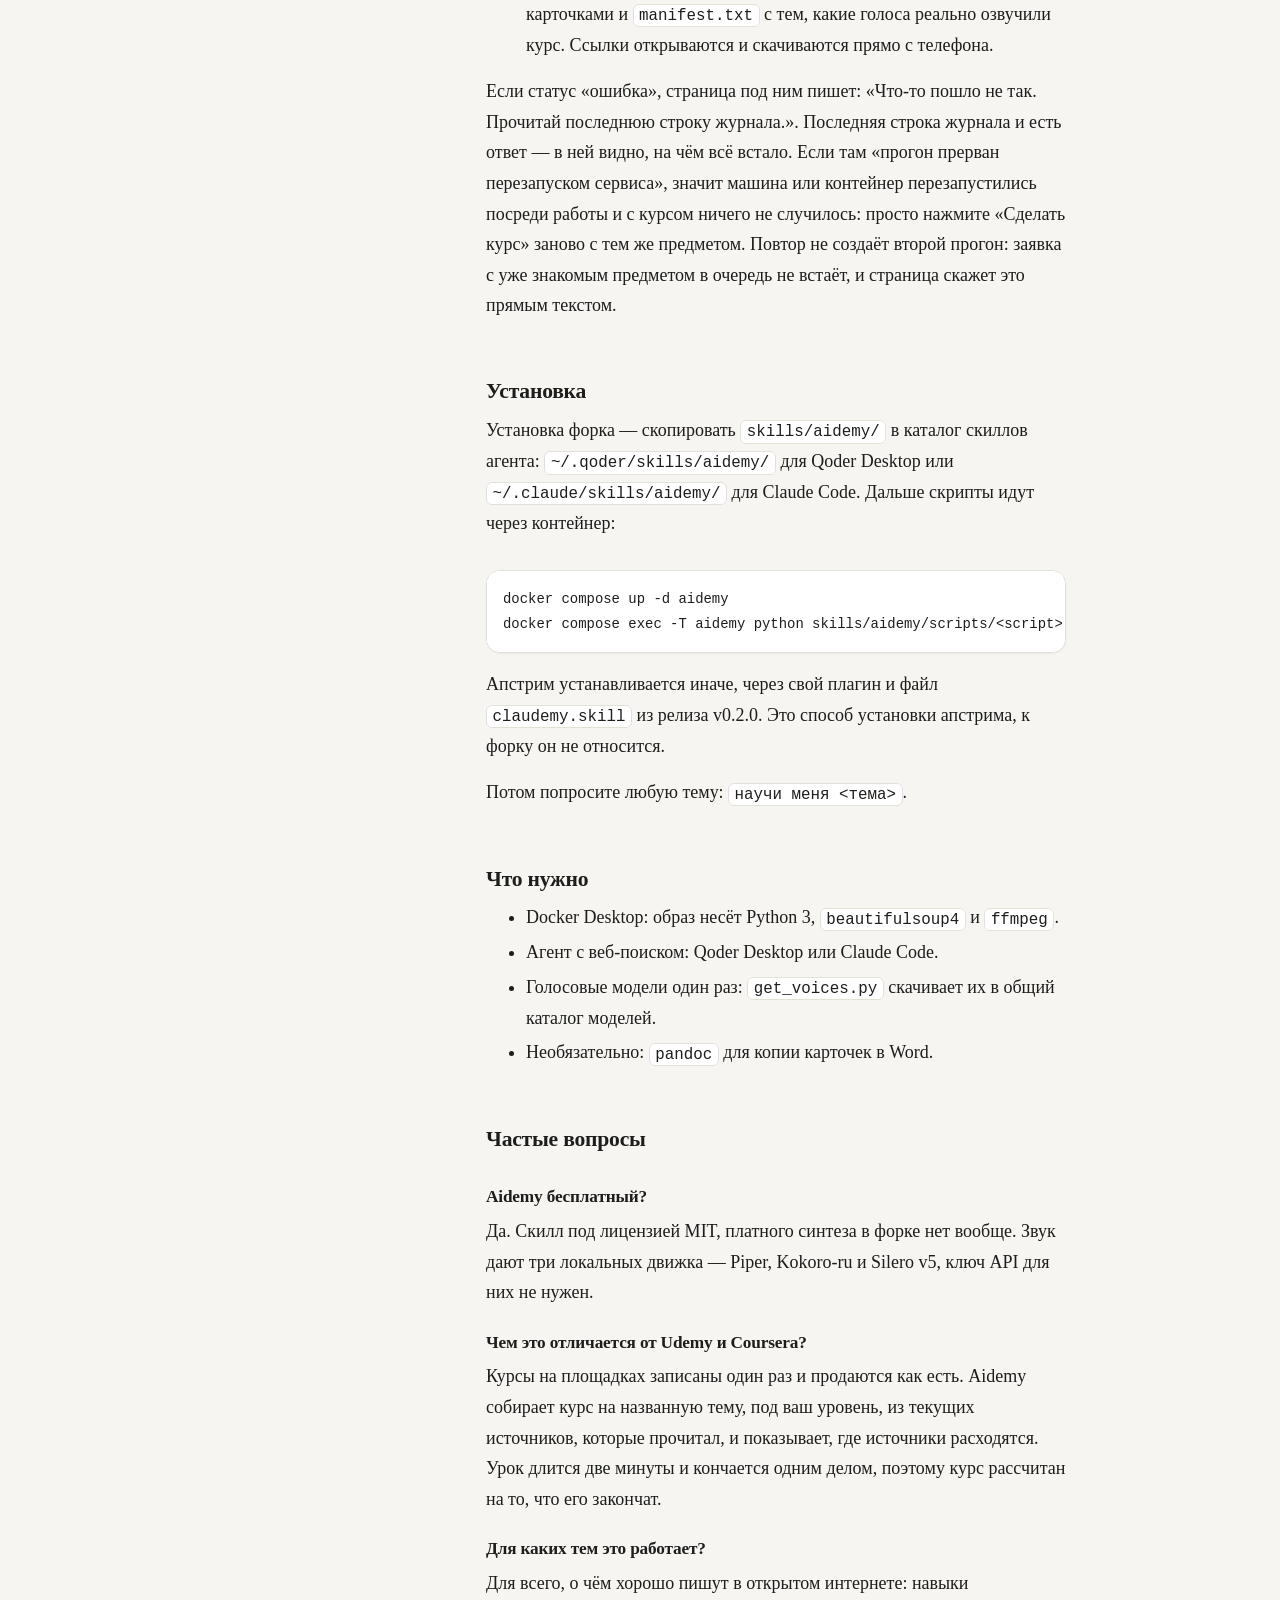
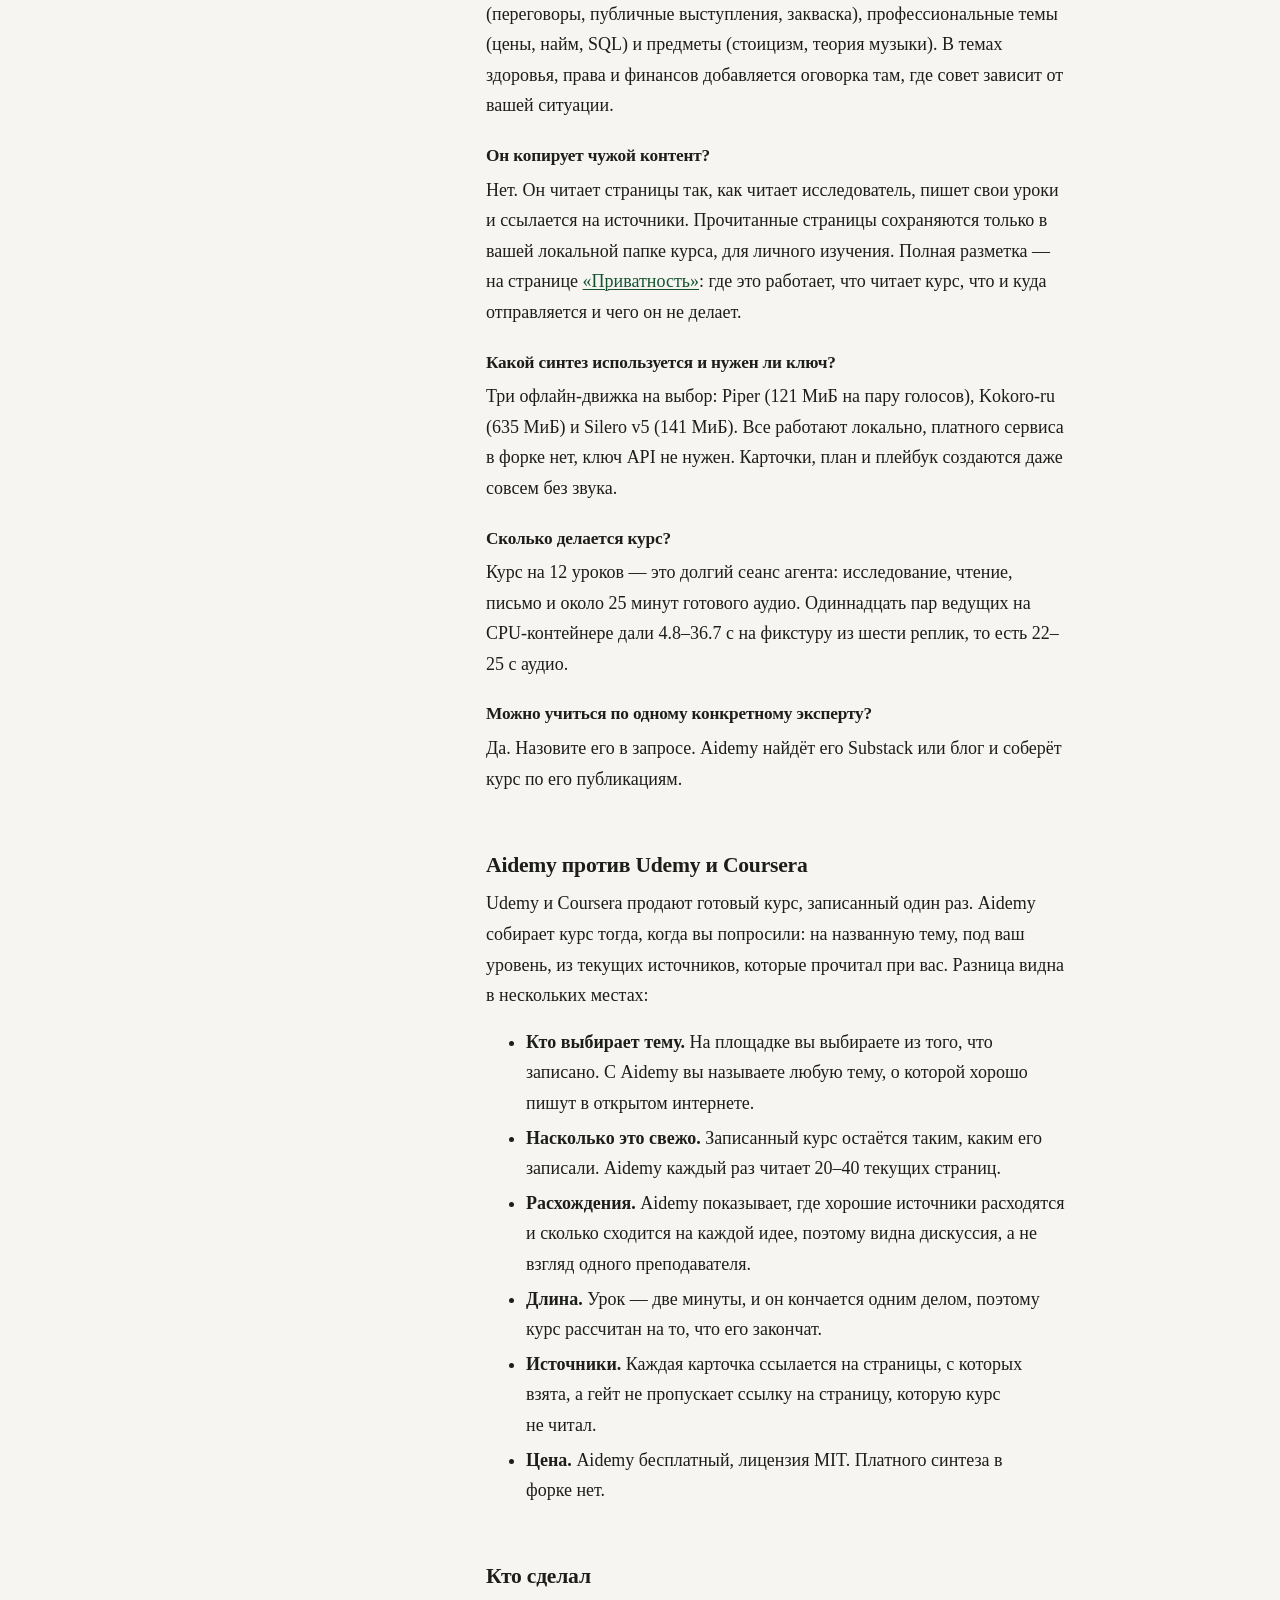
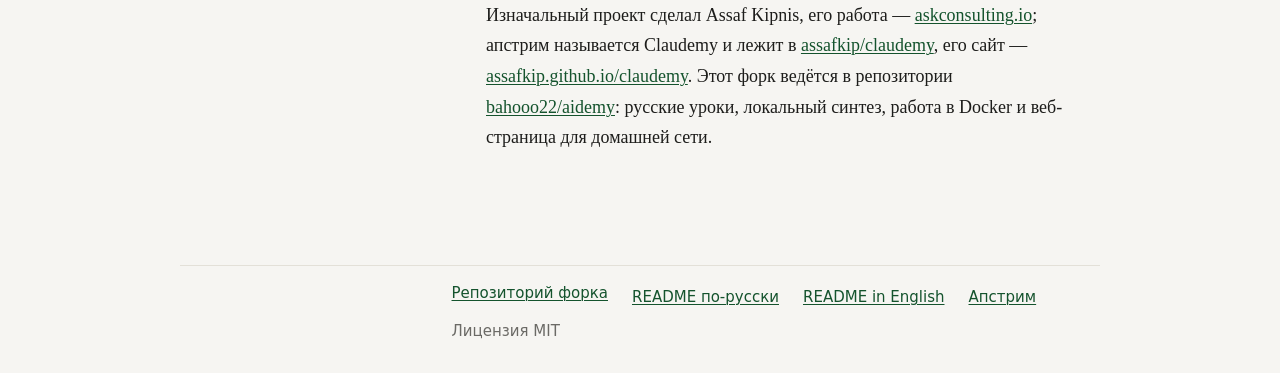
==== commit 55339a55: "Документация приведена к виду 2026 года: сетка вместо наложения и своя кнопка темы Правка вела диало" ====
--- a/docs/index.html
+++ b/docs/index.html
@@ -23,42 +23,8 @@
 <meta name="twitter:description" content="Aidemy — бесплатный скилл с открытым кодом: любая тема становится коротким аудиокурсом из двухголосых уроков по две минуты со ссылками на источники.">
 <meta name="twitter:image" content="https://raw.githubusercontent.com/bahooo22/aidemy/main/docs/assets/preview.png">
 <meta name="color-scheme" content="light dark">
-<style>
-:root{--bg:#faf8f4;--fg:#1c1917;--muted:#57534e;--rule:#e7e2d9;--accent:#c2410c;--code-bg:#f1ede5;
---serif:Georgia,"Iowan Old Style","Palatino Linotype",serif;
---sans:-apple-system,BlinkMacSystemFont,"Segoe UI",Roboto,Helvetica,Arial,sans-serif;
---mono:ui-monospace,SFMono-Regular,Menlo,Consolas,monospace}
-@media (prefers-color-scheme:dark){:root{--bg:#1a1714;--fg:#ede8e0;--muted:#a8a29e;--rule:#3a342e;--accent:#fb923c;--code-bg:#26211c}}
-*{box-sizing:border-box}
-html{-webkit-text-size-adjust:100%}
-body{margin:0;background:var(--bg);color:var(--fg);font:17px/1.6 var(--sans)}
-main,header.site,footer{max-width:720px;margin:0 auto;padding:0 16px}
-header.site{padding-top:20px;font-size:15px}
-header.site a{color:var(--fg);text-decoration:none;font-family:var(--serif);font-weight:700}
-h1,h2,h3{font-family:var(--serif);line-height:1.2;font-weight:700}
-h1{font-size:2rem;margin:1.2em 0 .4em}
-h2{font-size:1.45rem;margin:2em 0 .5em;padding-top:1em;border-top:1px solid var(--rule)}
-h3{font-size:1.1rem;margin:1.4em 0 .3em}
-p,ul,ol{margin:0 0 1em}
-li{margin:.25em 0}
-a{color:var(--accent);text-underline-offset:2px}
-code,pre{font-family:var(--mono);font-size:.9em}
-code{background:var(--code-bg);padding:.1em .3em;border-radius:4px;overflow-wrap:anywhere}
-pre{background:var(--code-bg);padding:12px 14px;border-radius:6px;overflow-x:auto;line-height:1.45}
-pre code{background:none;padding:0;overflow-wrap:normal}
-.cmd{font-family:var(--mono);font-size:1.15rem;color:var(--accent);background:var(--code-bg);padding:12px 14px;border-radius:6px;margin:0 0 1.2em}
-.dek{font-size:1.1rem;color:var(--muted);font-style:italic}
-img{max-width:100%;height:auto;display:block;border-radius:6px}
-figure{margin:0 0 1.2em}
-figcaption{font-size:.9rem;color:var(--muted);margin-top:.4em}
-.faq h3{margin-top:1.2em}
-footer{border-top:1px solid var(--rule);margin-top:3em;padding-top:1em;padding-bottom:2em;font-size:.95rem;color:var(--muted)}
-footer ul{list-style:none;padding:0;display:flex;flex-wrap:wrap;gap:.4em 1.2em}
-.toc{border:1px solid var(--rule);border-radius:12px;padding:12px 16px;margin:0 0 1.8em;font-size:.95rem}
-.toc p{margin:0 0 .3em}
-.toc ul{margin:0;padding-left:1.2em}
-.toc li{margin:.15em 0}
-</style>
+
+
 <script type="application/ld+json">
 {
   "@context": "https://schema.org",
@@ -161,9 +127,25 @@
   ]
 }
 </script>
+<script>
+(function(){
+var k='aidemy-theme';
+var t=localStorage.getItem(k)||(matchMedia('(prefers-color-scheme: dark)').matches?'dark':'light');
+document.documentElement.dataset.theme=t;
+function paint(){var b=document.querySelector('.theme-toggle');
+ if(b)b.textContent='Тема: '+document.documentElement.dataset.theme;}
+document.addEventListener('DOMContentLoaded',function(){
+ var b=document.querySelector('.theme-toggle');
+ if(b)b.addEventListener('click',function(){
+  var n=document.documentElement.dataset.theme==='dark'?'light':'dark';
+  document.documentElement.dataset.theme=n;localStorage.setItem(k,n);paint();});
+ paint();});
+})();
+</script>
+<link rel="stylesheet" href="assets/style.css">
 </head>
 <body>
-<header class="site"><a href="./">Aidemy</a></header>
+<header class="site"><a href="./">Aidemy</a><button type="button" class="theme-toggle">Тема</button></header>
 <main>
 <h1>Aidemy — бесплатный скилл с открытым кодом, который превращает любую тему в короткий аудиокурс.</h1>
 <p class="dek">Называете тему. Он исследует интернет и возвращает около 12 аудиоуроков по две минуты со ссылками на источники.</p>
--- a/docs/assets/style.css
+++ b/docs/assets/style.css
@@ -0,0 +1,80 @@
+/* Aidemy: общий слой трёх страниц документации (2026).
+   Интерфейс — sans, тело статьи — serif; палитра, радиусы и тени — как в веб-приложении.
+   Тёмная тема одна на все страницы: атрибут data-theme ставит скрипт в <head>,
+   он читает ключ aidemy-theme, который пишет переключатель приложения. */
+:root{
+--sans:system-ui,-apple-system,"Segoe UI",sans-serif;
+--serif:Georgia,"Iowan Old Style","Palatino Linotype",serif;
+--mono:ui-monospace,SFMono-Regular,Menlo,Consolas,monospace;
+--bg:#f6f5f2;--card:#ffffff;--fg:#1d1d1b;--line:#e3e0d8;--muted:#6b6a66;
+--accent:#0f766e;--accent-fg:#ffffff;--good:#14532d;
+--radius:14px;--shadow:0 1px 2px rgb(0 0 0 / .05);
+--s1:4px;--s2:8px;--s3:12px;--s4:16px;--s5:24px;--s6:32px;--s7:48px}
+[data-theme="dark"]{
+--bg:#0d1b2a;--card:#132437;--fg:#e8eef4;--line:#24405c;--muted:#93a6b8;
+--accent:#2ec4b6;--accent-fg:#06222b;--good:#7ee2a8;
+--shadow:0 1px 2px rgb(0 0 0 / .25)}
+*{box-sizing:border-box}
+html{-webkit-text-size-adjust:100%}
+body{margin:0;background:var(--bg);color:var(--fg);font:18px/1.7 var(--serif);text-wrap:pretty}
+main,header.site,footer{max-width:720px;margin:0 auto;padding-left:var(--s4);padding-right:var(--s4)}
+main{max-width:min(720px,68ch);padding-top:var(--s5);padding-bottom:var(--s7)}
+header.site{display:flex;align-items:center;justify-content:space-between;gap:var(--s4);font:600 15px/1.4 var(--sans);padding-top:var(--s5);letter-spacing:.01em}
+header.site a{color:var(--fg);text-decoration:none;font-family:var(--sans);font-weight:700}
+h1,h2,h3{font-family:var(--serif);font-weight:700;line-height:1.25;letter-spacing:-.01em}
+h1{font-size:2.1rem;margin:var(--s6) 0 var(--s3)}
+h2{font-size:1.35rem;margin:2.6rem 0 .6rem}
+h3{font-size:1.08rem;margin:var(--s5) 0 var(--s2)}
+p,ul,ol{margin:0 0 var(--s4)}
+li+li{margin-top:var(--s1)}
+a{color:var(--good);text-underline-offset:2px;text-decoration-thickness:.06em}
+a:hover{color:var(--accent)}
+a:focus-visible,button:focus-visible{outline:2px solid var(--accent);outline-offset:2px;border-radius:4px}
+.meta{color:var(--muted);font:400 15px/1.5 var(--sans);margin:0 0 var(--s5)}
+.dek{font-size:1.1rem;color:var(--muted);font-style:italic;margin:0 0 var(--s5)}
+code,pre{font-family:var(--mono);font-size:.88em}
+code{background:var(--card);border:1px solid var(--line);border-radius:6px;padding:.1em .35em;overflow-wrap:anywhere}
+pre{background:var(--card);border:1px solid var(--line);border-radius:var(--radius);box-shadow:var(--shadow);padding:var(--s4);overflow-x:auto;line-height:1.55}
+pre code{background:none;border:0;padding:0}
+.cmd{font-family:var(--mono);font-size:1.15rem;color:var(--fg);background:var(--card);border:1px solid var(--line);border-radius:var(--radius);box-shadow:var(--shadow);padding:var(--s4);margin:0 0 var(--s5);overflow-x:auto}
+img{max-width:100%;height:auto;display:block;border-radius:var(--radius)}
+figure{margin:0 0 var(--s5)}
+figcaption{font:400 15px/1.5 var(--sans);color:var(--muted);margin-top:var(--s2)}
+.faq h3{margin-top:var(--s5)}
+.toc{border:1px solid var(--line);border-radius:var(--radius);background:var(--card);box-shadow:var(--shadow);padding:var(--s4);margin:0 0 var(--s6);font:500 15px/1.5 var(--sans)}
+.toc p{margin:0 0 var(--s2)}
+.toc ul{margin:0;padding-left:1.2em}
+.toc li{margin:var(--s1) 0}
+/* Переключатель темы: подпись и значения — как у кнопки в web/app.py. */
+.topbar{display:flex;align-items:center;justify-content:space-between;gap:var(--s4);margin:0 0 var(--s4)}
+.theme-toggle{font:500 15px/1 var(--sans);color:var(--fg);background:var(--card);
+ border:1px solid var(--line);border-radius:999px;padding:var(--s2) var(--s3);cursor:pointer;min-height:36px}
+.theme-toggle:hover{color:var(--accent);border-color:var(--accent)}
+table{border-collapse:collapse}
+th,td{text-align:left;padding:var(--s2) var(--s3);border-bottom:1px solid var(--line)}
+footer{border-top:1px solid var(--line);color:var(--muted);font:400 15px/1.5 var(--sans);padding-top:var(--s4);padding-bottom:var(--s7);margin-top:var(--s7)}
+footer ul{list-style:none;padding:0;margin:0;display:flex;flex-wrap:wrap;gap:var(--s2) var(--s5)}
+@media (min-width:960px){
+@supports (display:grid){
+main{display:grid;grid-template-columns:240px minmax(0,68ch);column-gap:var(--s6);align-items:start;
+ max-width:calc(240px + var(--s6) + min(720px,68ch))}
+main>*{grid-column:2;min-width:0}
+main>.toc{grid-column:1;grid-row:1 / span 200;position:sticky;top:16px;align-self:start;margin:0}
+header.site,body>footer{max-width:calc(240px + var(--s6) + min(720px,68ch));
+ padding-left:calc(240px + var(--s6));padding-right:var(--s4)}
+}
+}
+@media (max-width:640px){
+main{padding:20px 16px}
+h1{font-size:1.7rem}
+table{display:block;overflow-x:auto;white-space:nowrap}
+.toc{position:static}
+}
+@media (prefers-reduced-motion:no-preference){
+html{scroll-behavior:smooth}
+a,button{transition:color .18s,background-color .18s,border-color .18s}
+}
+@media (prefers-reduced-motion:reduce){
+*,*::before,*::after{transition:none!important;animation:none!important}
+html{scroll-behavior:auto}
+}
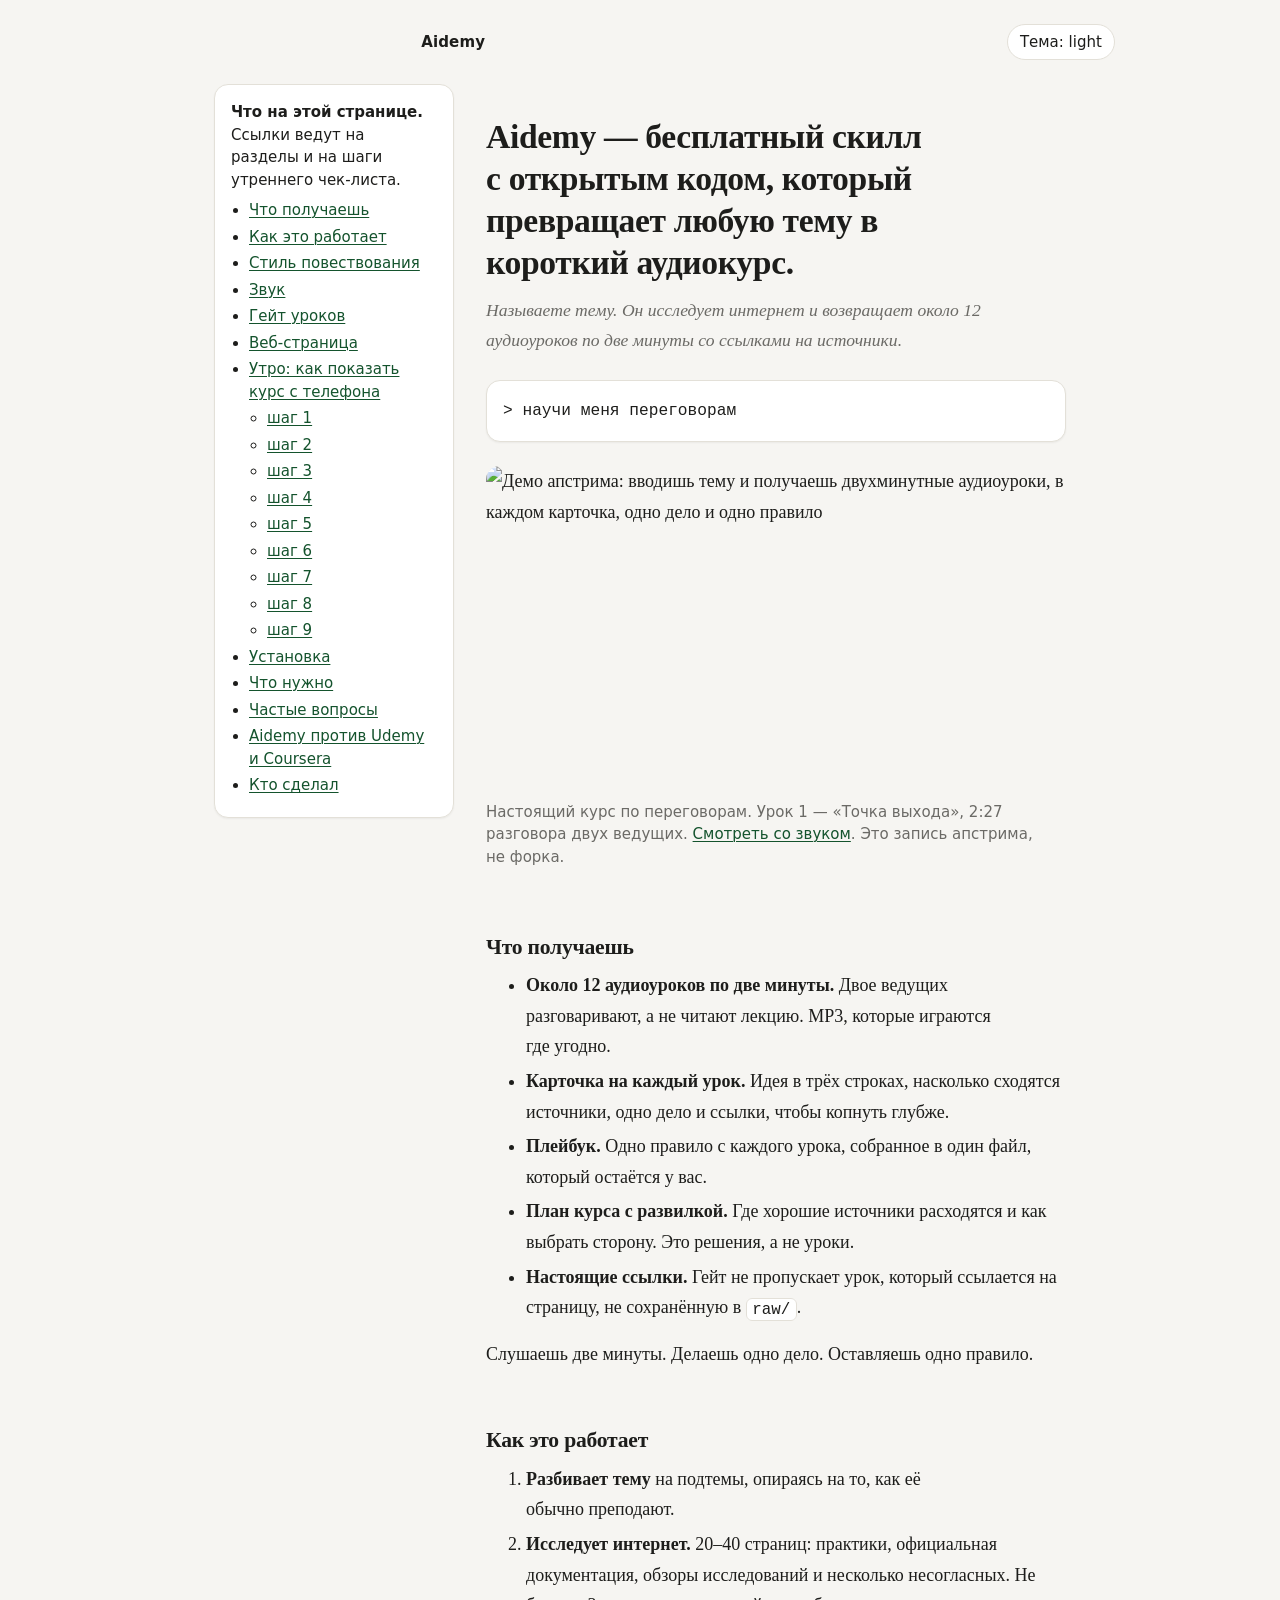
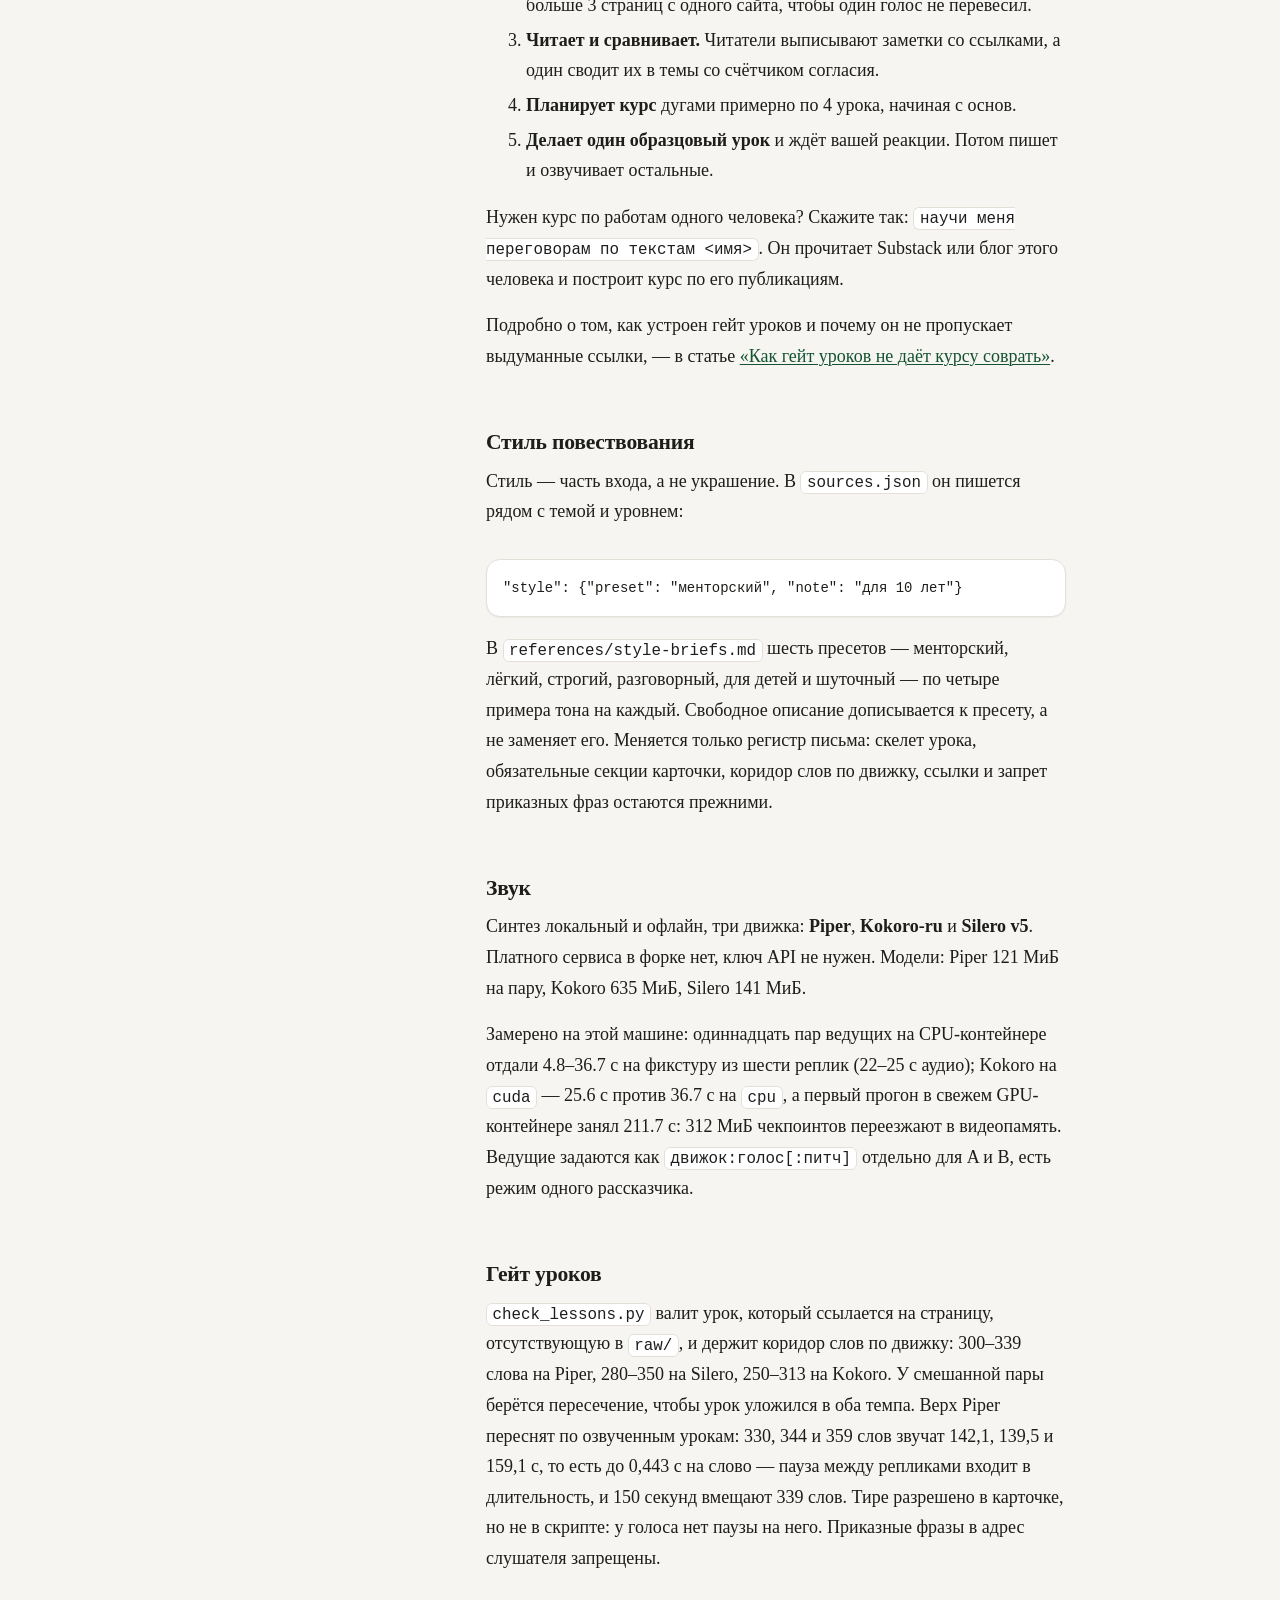
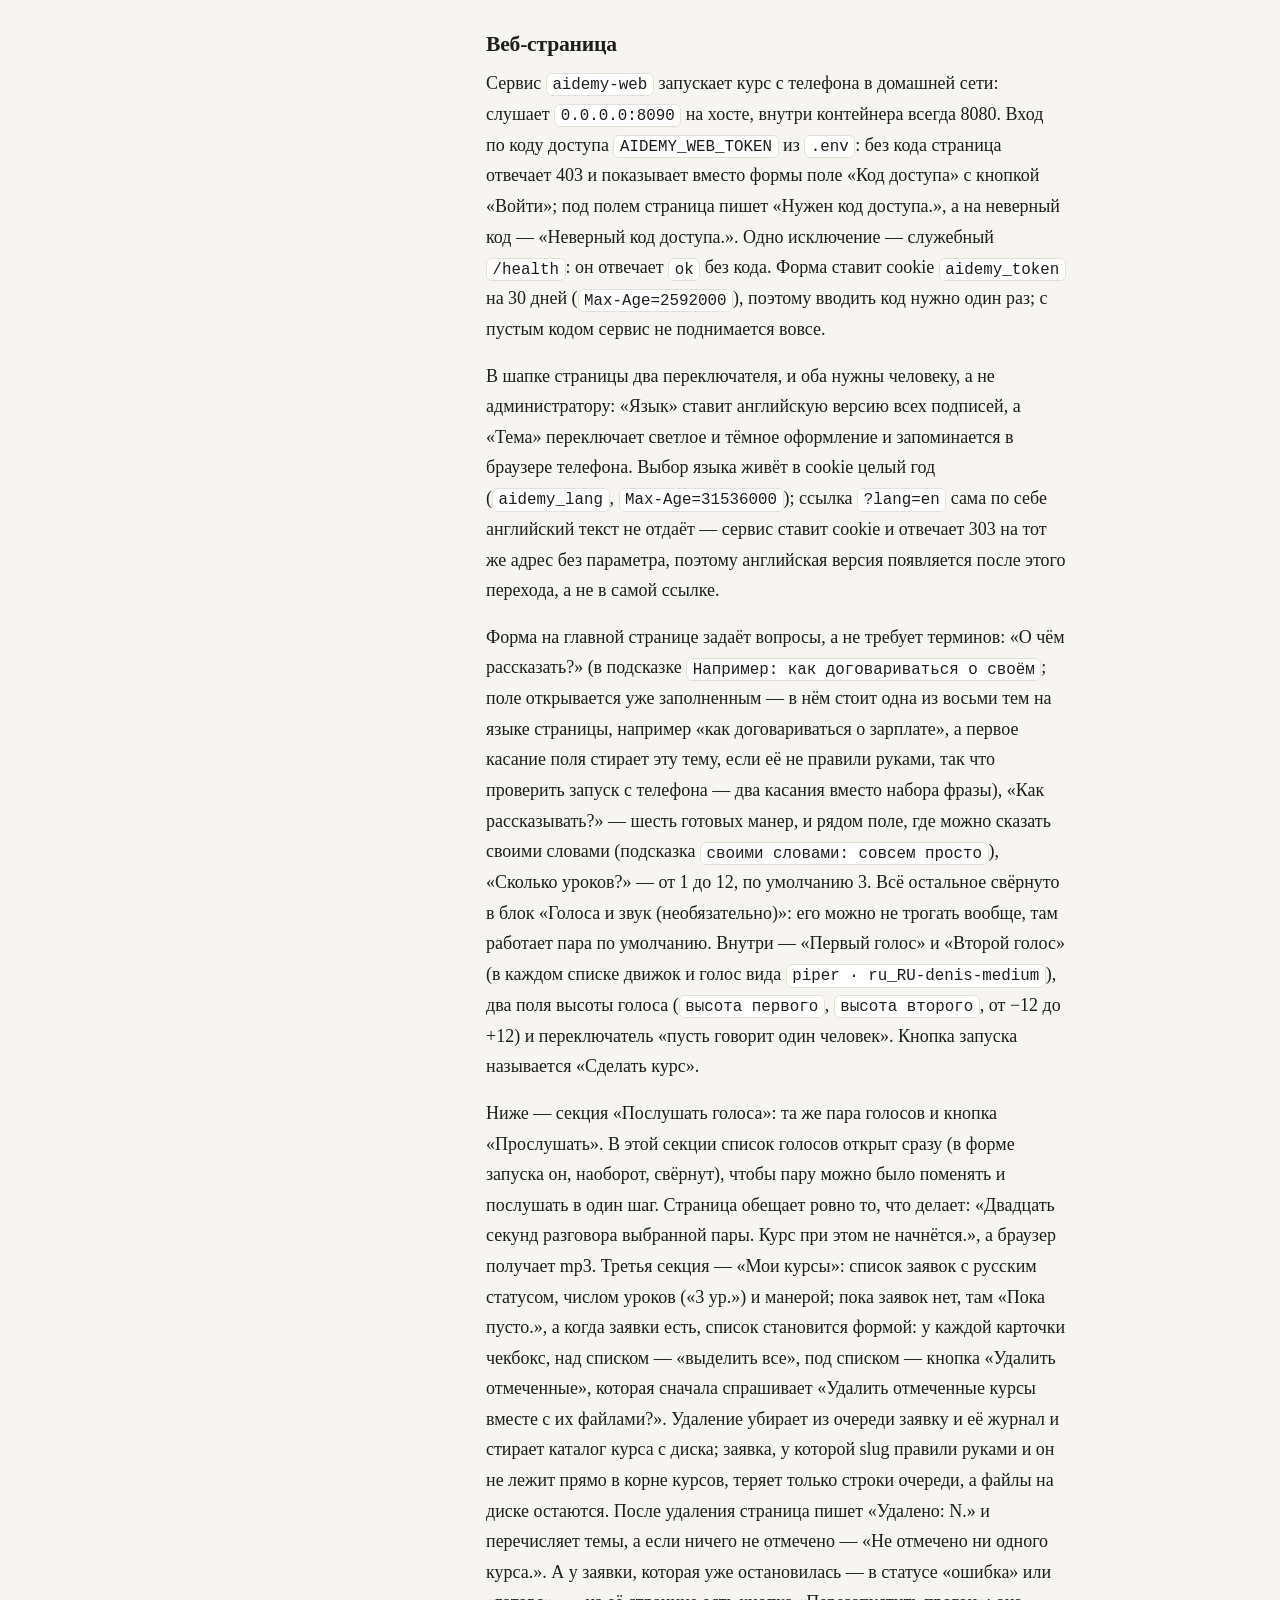
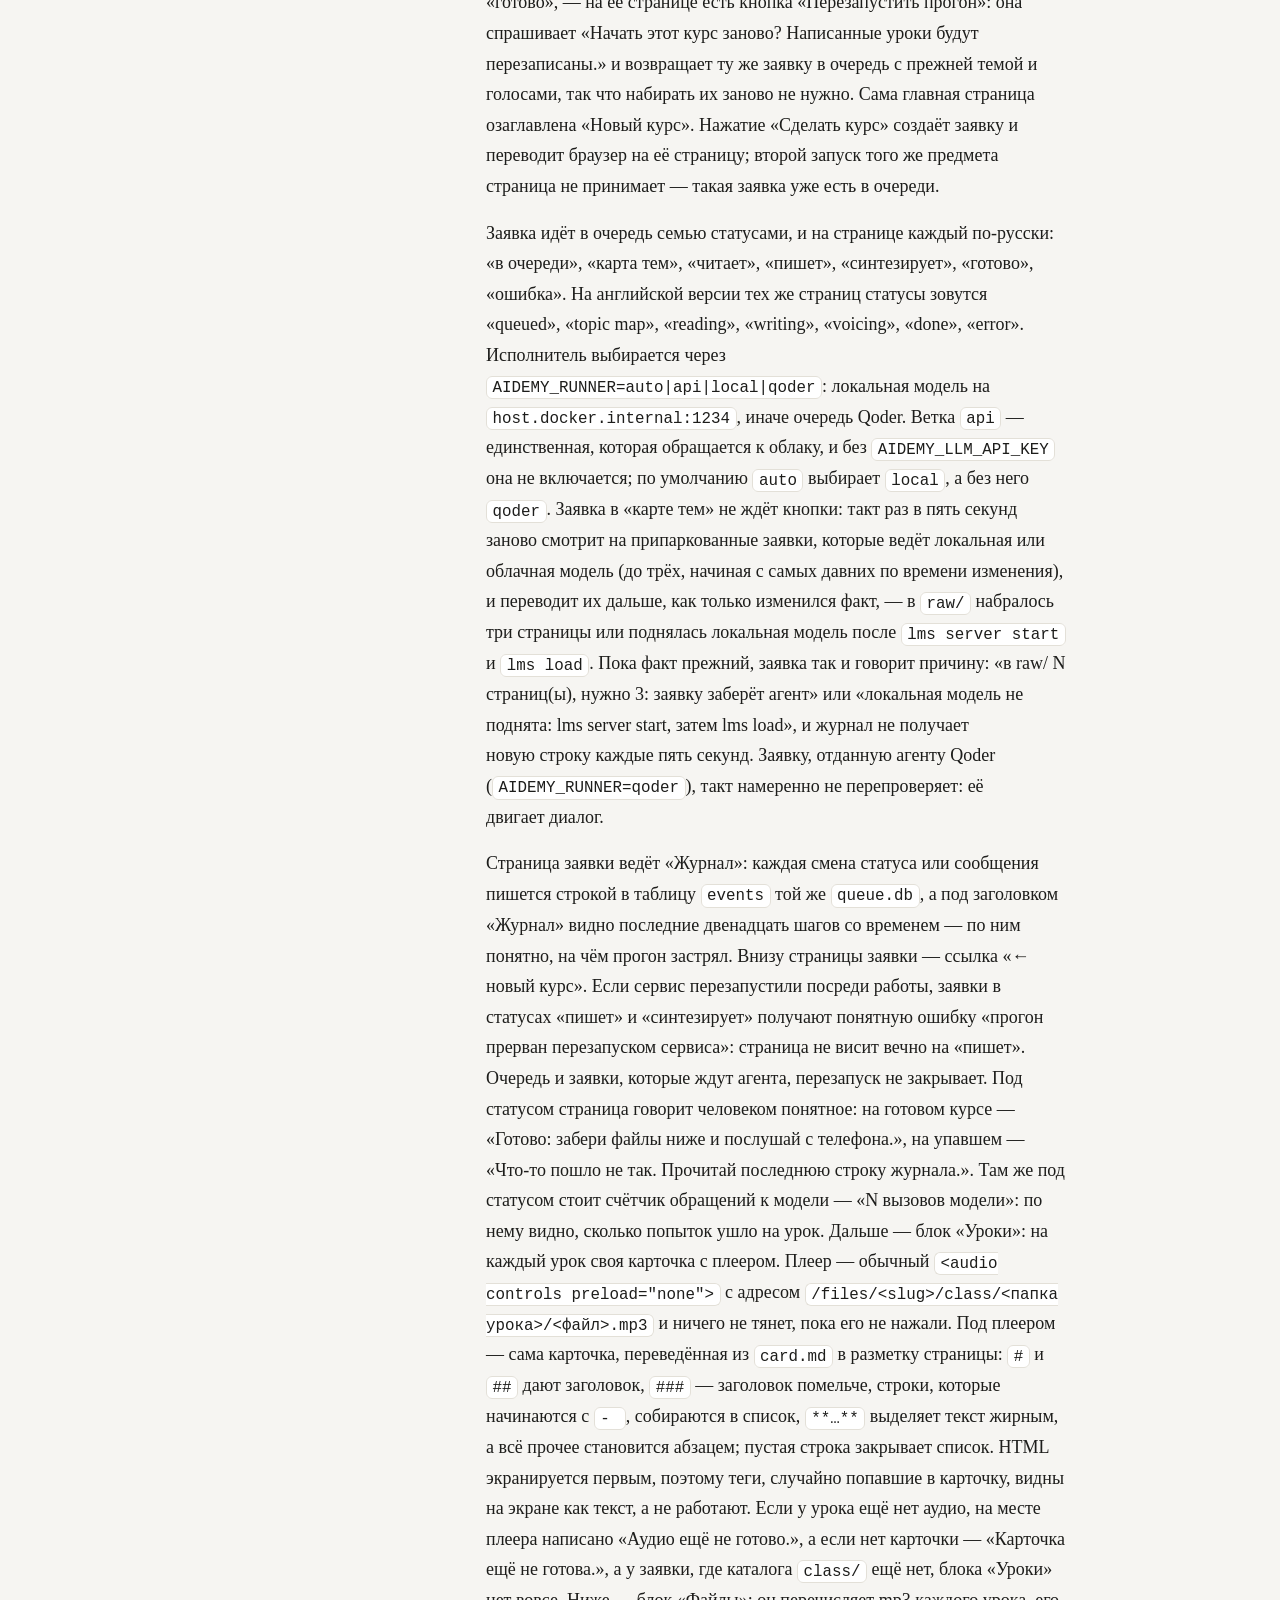
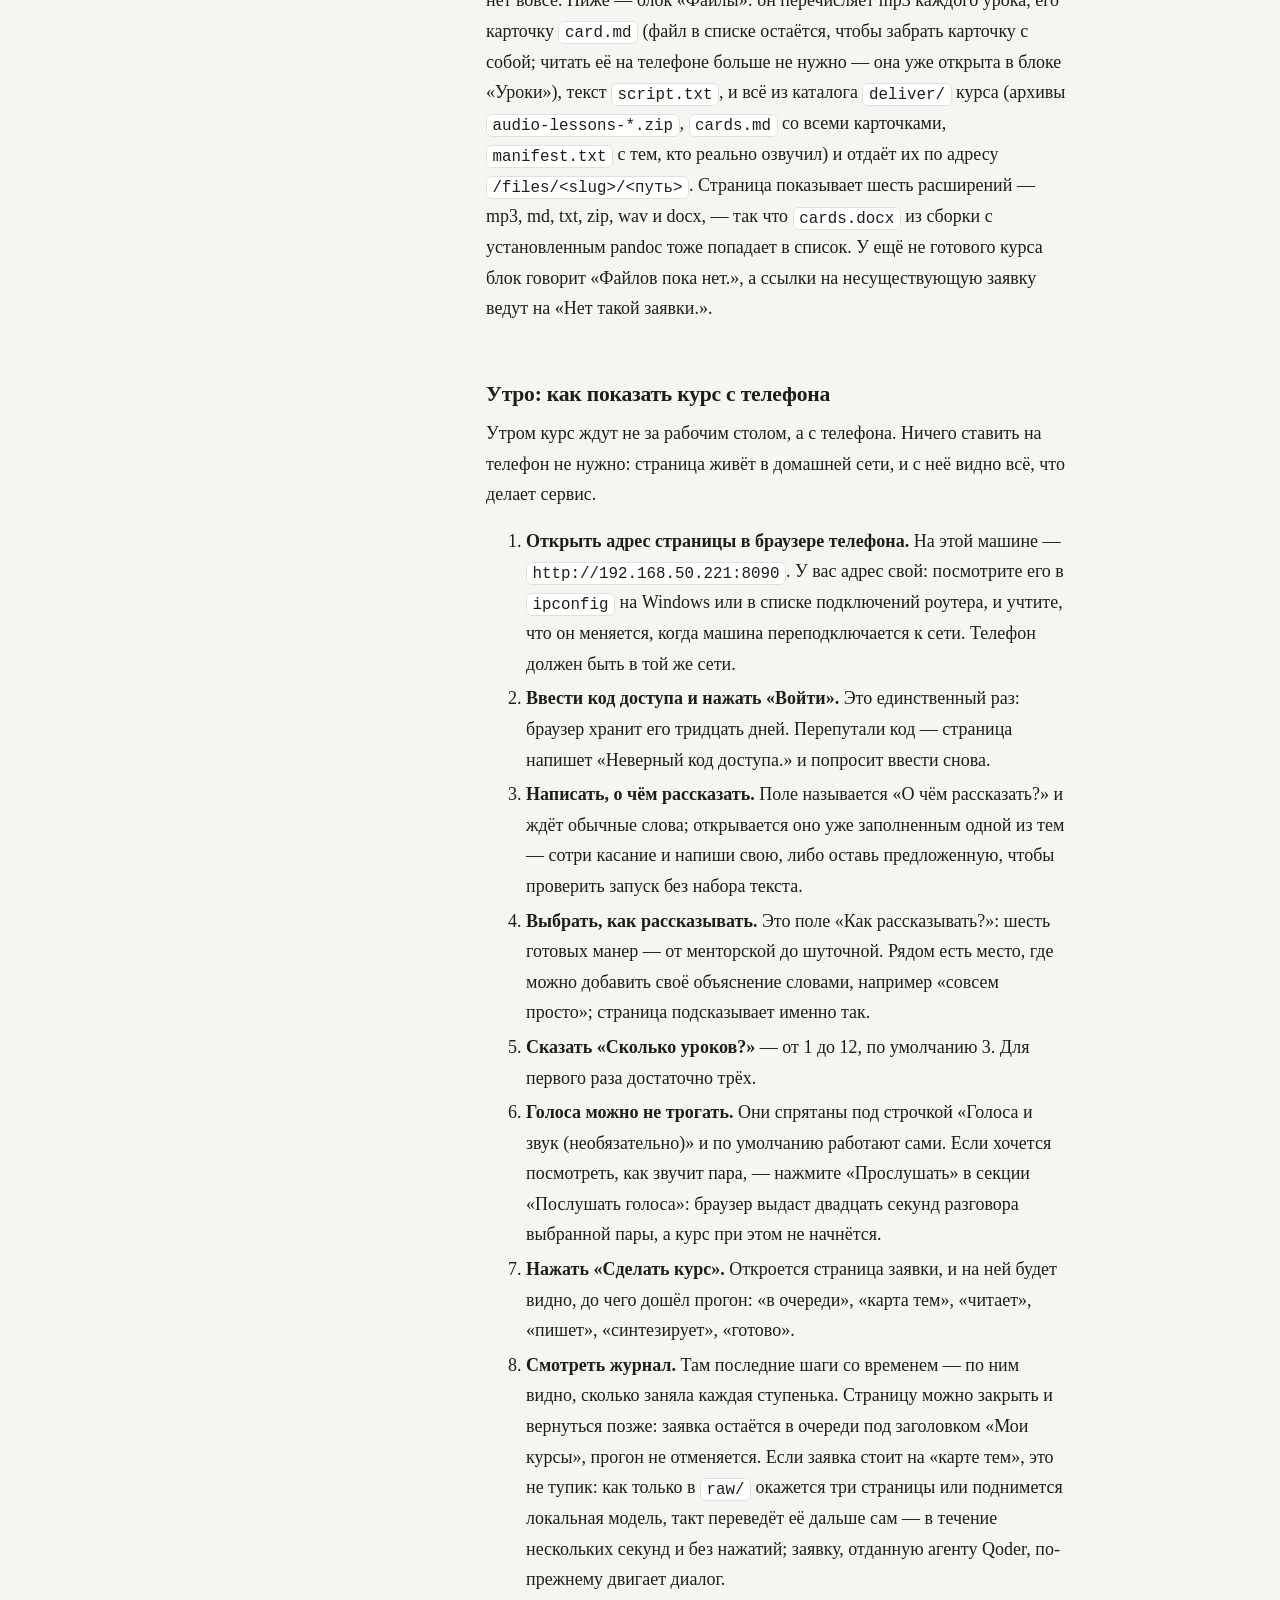
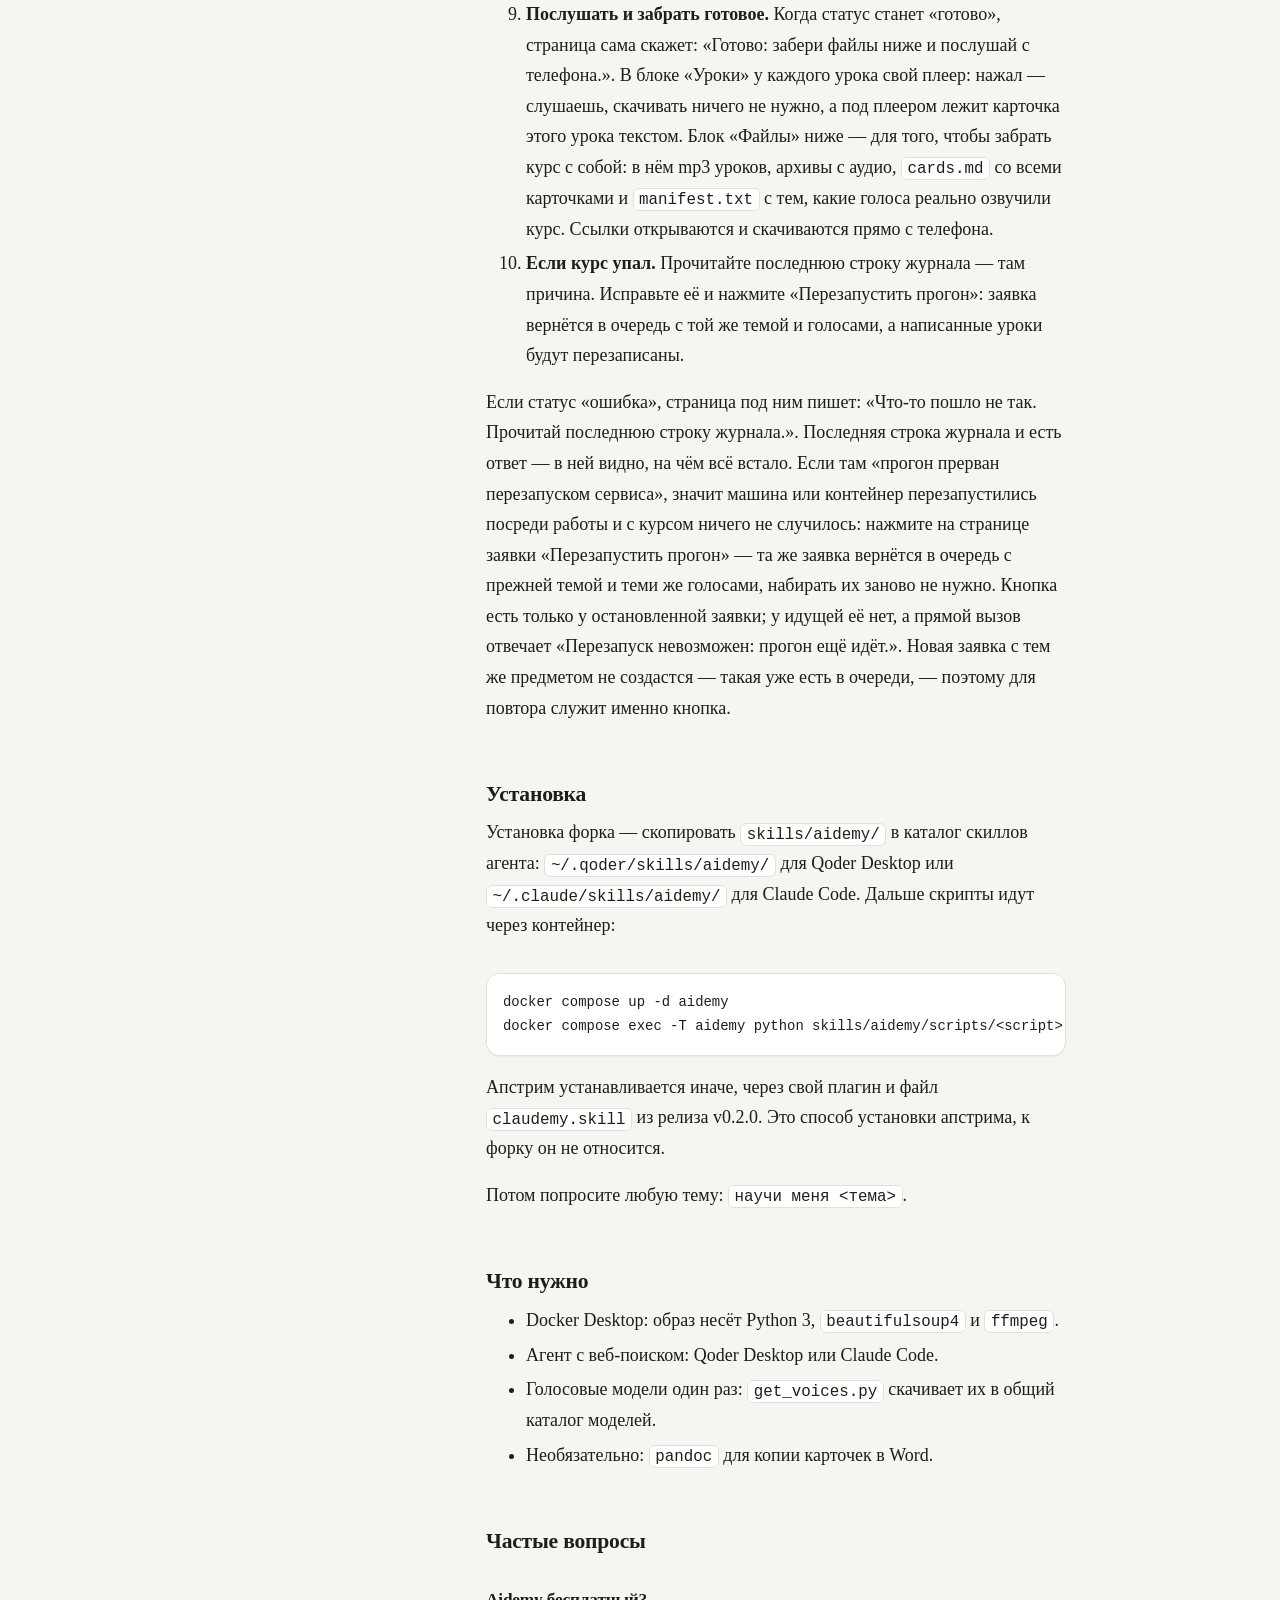
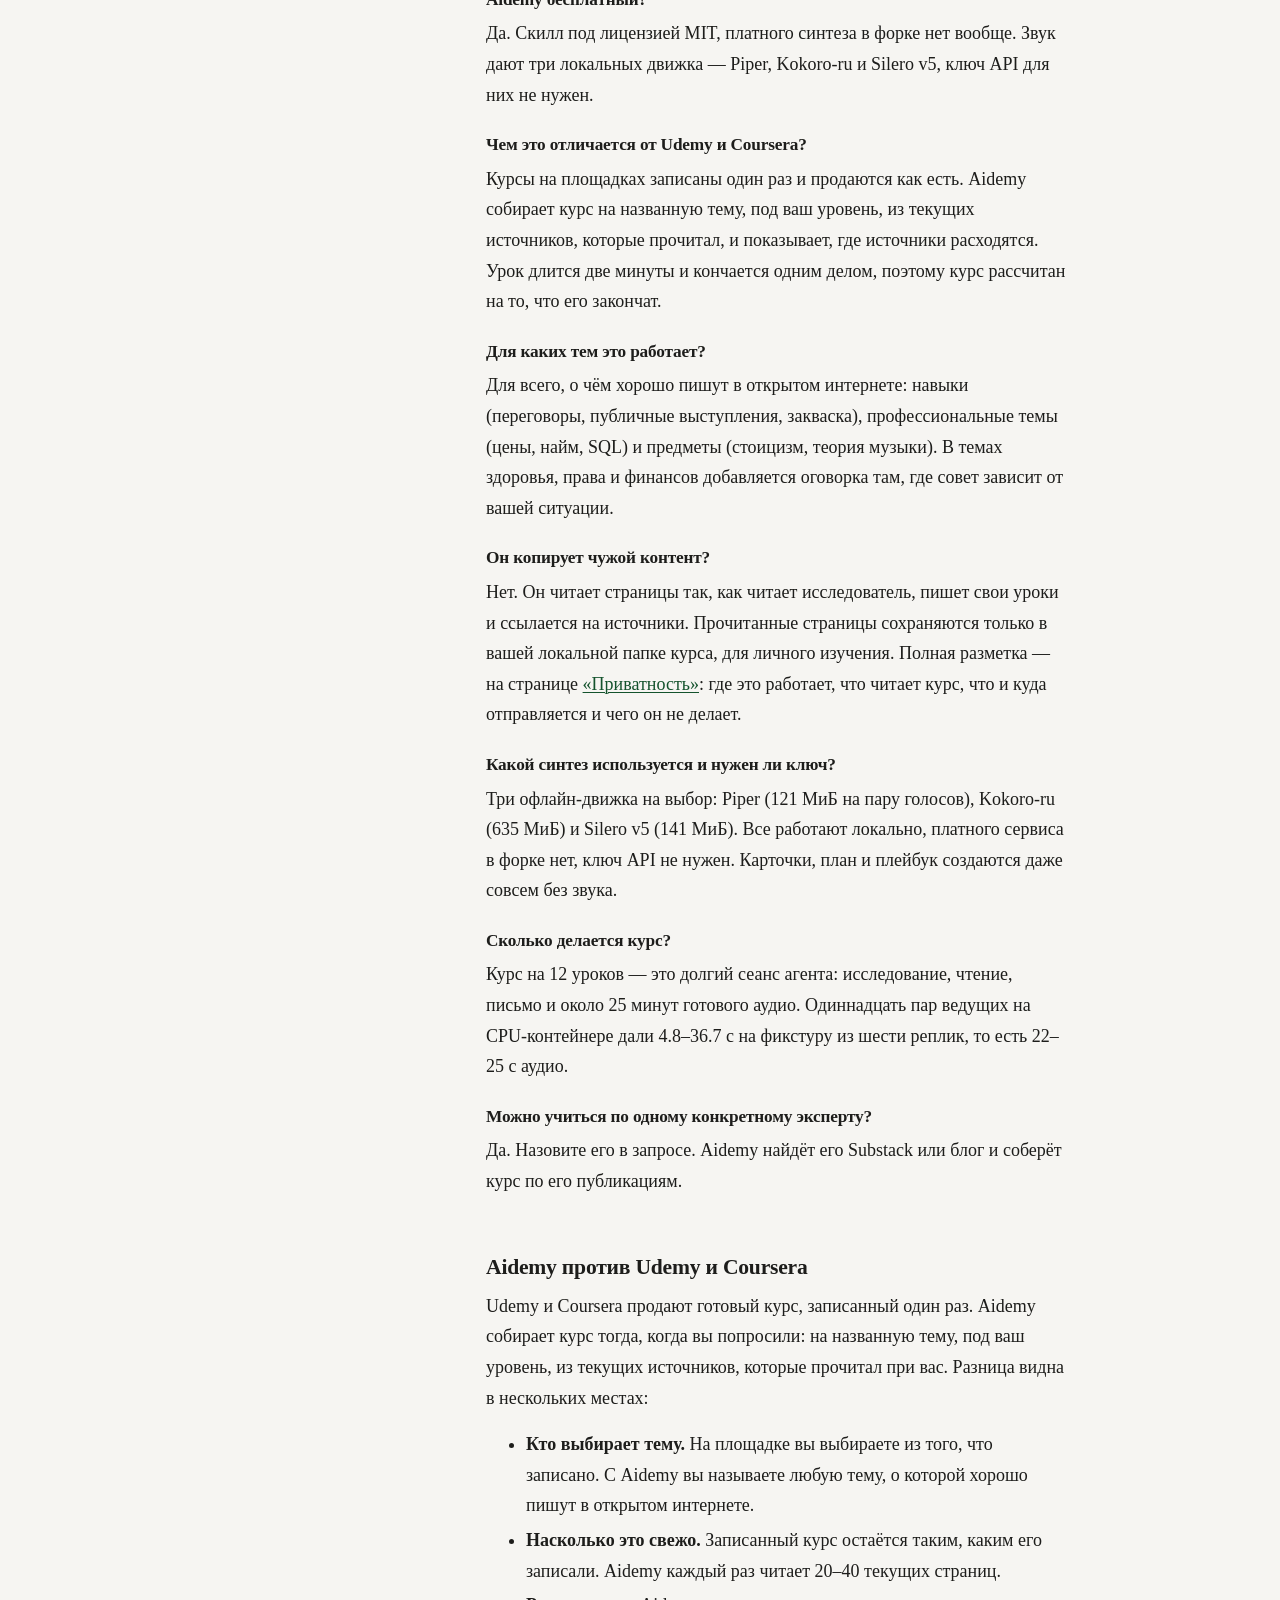
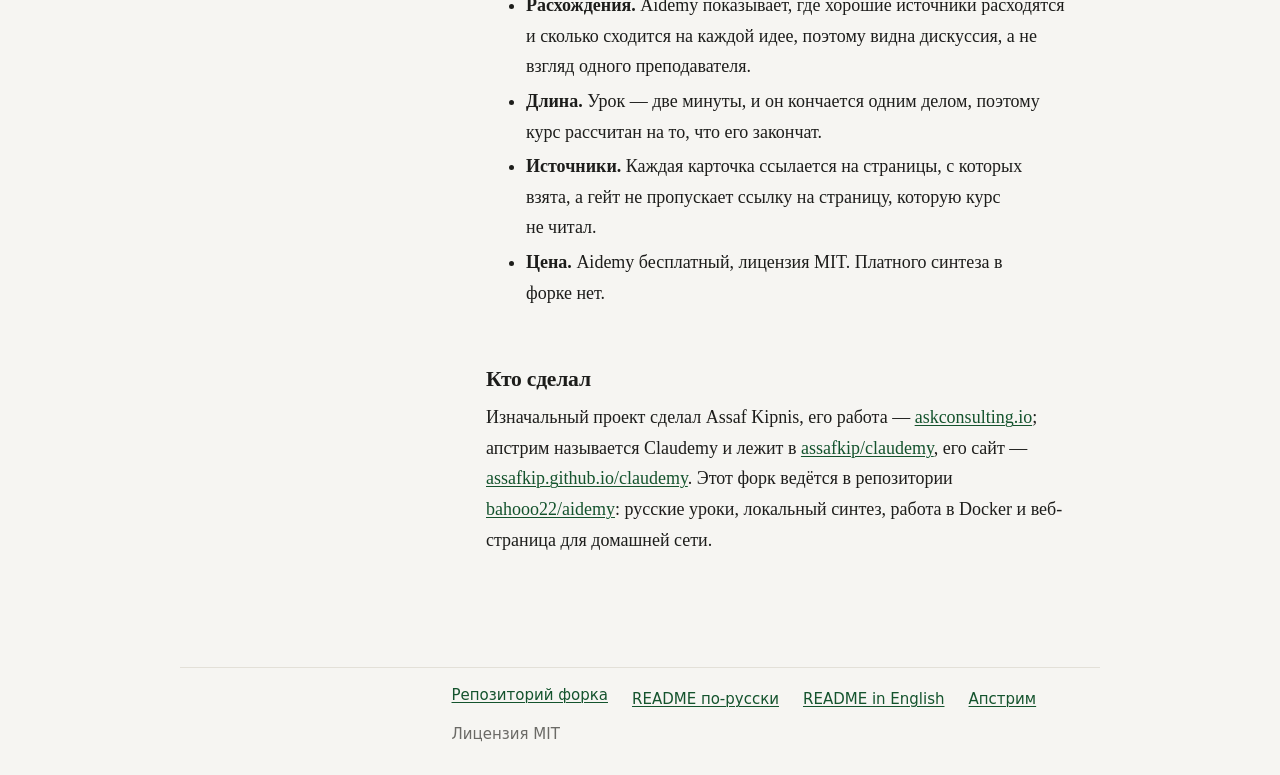
==== commit fd5c6f18: "Страницы документации описали перезапуск прогона и счётчик вызовов модели Кнопка «Перезапустить прог" ====
--- a/docs/index.html
+++ b/docs/index.html
@@ -221,9 +221,9 @@
 <p>Сервис <code>aidemy-web</code> запускает курс с телефона в домашней сети: слушает <code>0.0.0.0:8090</code> на хосте, внутри контейнера всегда 8080. Вход по коду доступа <code>AIDEMY_WEB_TOKEN</code> из <code>.env</code>: без кода страница отвечает 403 и показывает вместо формы поле «Код доступа» с кнопкой «Войти»; под полем страница пишет «Нужен код доступа.», а на неверный код — «Неверный код доступа.». Одно исключение — служебный <code>/health</code>: он отвечает <code>ok</code> без кода. Форма ставит cookie <code>aidemy_token</code> на 30 дней (<code>Max-Age=2592000</code>), поэтому вводить код нужно один раз; с пустым кодом сервис не поднимается вовсе.</p>
 <p>В шапке страницы два переключателя, и оба нужны человеку, а не администратору: «Язык» ставит английскую версию всех подписей, а «Тема» переключает светлое и тёмное оформление и запоминается в браузере телефона. Выбор языка живёт в cookie целый год (<code>aidemy_lang</code>, <code>Max-Age=31536000</code>); ссылка <code>?lang=en</code> сама по себе английский текст не отдаёт — сервис ставит cookie и отвечает 303 на тот же адрес без параметра, поэтому английская версия появляется после этого перехода, а не в самой ссылке.</p>
 <p>Форма на главной странице задаёт вопросы, а не требует терминов: «О чём рассказать?» (в подсказке <code>Например: как договариваться о своём</code>; поле открывается уже заполненным — в нём стоит одна из восьми тем на языке страницы, например «как договариваться о зарплате», а первое касание поля стирает эту тему, если её не правили руками, так что проверить запуск с телефона — два касания вместо набора фразы), «Как рассказывать?» — шесть готовых манер, и рядом поле, где можно сказать своими словами (подсказка <code>своими словами: совсем просто</code>), «Сколько уроков?» — от 1 до 12, по умолчанию 3. Всё остальное свёрнуто в блок «Голоса и звук (необязательно)»: его можно не трогать вообще, там работает пара по умолчанию. Внутри — «Первый голос» и «Второй голос» (в каждом списке движок и голос вида <code>piper · ru_RU-denis-medium</code>), два поля высоты голоса (<code>высота первого</code>, <code>высота второго</code>, от −12 до +12) и переключатель «пусть говорит один человек». Кнопка запуска называется «Сделать курс».</p>
-<p>Ниже — секция «Послушать голоса»: та же пара голосов и кнопка «Прослушать». В этой секции список голосов открыт сразу (в форме запуска он, наоборот, свёрнут), чтобы пару можно было поменять и послушать в один шаг. Страница обещает ровно то, что делает: «Двадцать секунд разговора выбранной пары. Курс при этом не начнётся.», а браузер получает mp3. Третья секция — «Мои курсы»: список заявок с русским статусом, числом уроков («3 ур.») и манерой; пока заявок нет, там «Пока пусто.», а когда заявки есть, список становится формой: у каждой карточки чекбокс, над списком — «выделить все», под списком — кнопка «Удалить отмеченные», которая сначала спрашивает «Удалить отмеченные курсы вместе с их файлами?». Удаление убирает из очереди заявку и её журнал и стирает каталог курса с диска; заявка, у которой slug правили руками и он не лежит прямо в корне курсов, теряет только строки очереди, а файлы на диске остаются. После удаления страница пишет «Удалено: N.» и перечисляет темы, а если ничего не отмечено — «Не отмечено ни одного курса.». Сама главная страница озаглавлена «Новый курс». Нажатие «Сделать курс» создаёт заявку и переводит браузер на её страницу; второй запуск того же предмета страница не принимает — такая заявка уже есть в очереди.</p>
+<p>Ниже — секция «Послушать голоса»: та же пара голосов и кнопка «Прослушать». В этой секции список голосов открыт сразу (в форме запуска он, наоборот, свёрнут), чтобы пару можно было поменять и послушать в один шаг. Страница обещает ровно то, что делает: «Двадцать секунд разговора выбранной пары. Курс при этом не начнётся.», а браузер получает mp3. Третья секция — «Мои курсы»: список заявок с русским статусом, числом уроков («3 ур.») и манерой; пока заявок нет, там «Пока пусто.», а когда заявки есть, список становится формой: у каждой карточки чекбокс, над списком — «выделить все», под списком — кнопка «Удалить отмеченные», которая сначала спрашивает «Удалить отмеченные курсы вместе с их файлами?». Удаление убирает из очереди заявку и её журнал и стирает каталог курса с диска; заявка, у которой slug правили руками и он не лежит прямо в корне курсов, теряет только строки очереди, а файлы на диске остаются. После удаления страница пишет «Удалено: N.» и перечисляет темы, а если ничего не отмечено — «Не отмечено ни одного курса.». А у заявки, которая уже остановилась — в статусе «ошибка» или «готово», — на её странице есть кнопка «Перезапустить прогон»: она спрашивает «Начать этот курс заново? Написанные уроки будут перезаписаны.» и возвращает ту же заявку в очередь с прежней темой и голосами, так что набирать их заново не нужно. Сама главная страница озаглавлена «Новый курс». Нажатие «Сделать курс» создаёт заявку и переводит браузер на её страницу; второй запуск того же предмета страница не принимает — такая заявка уже есть в очереди.</p>
 <p>Заявка идёт в очередь семью статусами, и на странице каждый по-русски: «в очереди», «карта тем», «читает», «пишет», «синтезирует», «готово», «ошибка». На английской версии тех же страниц статусы зовутся «queued», «topic map», «reading», «writing», «voicing», «done», «error». Исполнитель выбирается через <code>AIDEMY_RUNNER=auto|api|local|qoder</code>: локальная модель на <code>host.docker.internal:1234</code>, иначе очередь Qoder. Ветка <code>api</code> — единственная, которая обращается к облаку, и без <code>AIDEMY_LLM_API_KEY</code> она не включается; по умолчанию <code>auto</code> выбирает <code>local</code>, а без него <code>qoder</code>. Заявка в «карте тем» не ждёт кнопки: такт раз в пять секунд заново смотрит на припаркованные заявки, которые ведёт локальная или облачная модель (до трёх, начиная с самых давних по времени изменения), и переводит их дальше, как только изменился факт, — в <code>raw/</code> набралось три страницы или поднялась локальная модель после <code>lms server start</code> и <code>lms load</code>. Пока факт прежний, заявка так и говорит причину: «в raw/ N страниц(ы), нужно 3: заявку заберёт агент» или «локальная модель не поднята: lms server start, затем lms load», и журнал не получает новую строку каждые пять секунд. Заявку, отданную агенту Qoder (<code>AIDEMY_RUNNER=qoder</code>), такт намеренно не перепроверяет: её двигает диалог.</p>
-<p>Страница заявки ведёт «Журнал»: каждая смена статуса или сообщения пишется строкой в таблицу <code>events</code> той же <code>queue.db</code>, а под заголовком «Журнал» видно последние двенадцать шагов со временем — по ним понятно, на чём прогон застрял. Внизу страницы заявки — ссылка «← новый курс». Если сервис перезапустили посреди работы, заявки в статусах «пишет» и «синтезирует» получают понятную ошибку «прогон прерван перезапуском сервиса»: страница не висит вечно на «пишет». Очередь и заявки, которые ждут агента, перезапуск не закрывает. Под статусом страница говорит человеком понятное: на готовом курсе — «Готово: забери файлы ниже и послушай с телефона.», на упавшем — «Что-то пошло не так. Прочитай последнюю строку журнала.». Дальше — блок «Уроки»: на каждый урок своя карточка с плеером. Плеер — обычный <code>&lt;audio controls preload="none"&gt;</code> с адресом <code>/files/&lt;slug&gt;/class/&lt;папка урока&gt;/&lt;файл&gt;.mp3</code> и ничего не тянет, пока его не нажали. Под плеером — сама карточка, переведённая из <code>card.md</code> в разметку страницы: <code>#</code> и <code>##</code> дают заголовок, <code>###</code> — заголовок помельче, строки, которые начинаются с <code>- </code>, собираются в список, <code>**…**</code> выделяет текст жирным, а всё прочее становится абзацем; пустая строка закрывает список. HTML экранируется первым, поэтому теги, случайно попавшие в карточку, видны на экране как текст, а не работают. Если у урока ещё нет аудио, на месте плеера написано «Аудио ещё не готово.», а если нет карточки — «Карточка ещё не готова.», а у заявки, где каталога <code>class/</code> ещё нет, блока «Уроки» нет вовсе. Ниже — блок «Файлы»: он перечисляет mp3 каждого урока, его карточку <code>card.md</code> (файл в списке остаётся, чтобы забрать карточку с собой; читать её на телефоне больше не нужно — она уже открыта в блоке «Уроки»), текст <code>script.txt</code>, и всё из каталога <code>deliver/</code> курса (архивы <code>audio-lessons-*.zip</code>, <code>cards.md</code> со всеми карточками, <code>manifest.txt</code> с тем, кто реально озвучил) и отдаёт их по адресу <code>/files/&lt;slug&gt;/&lt;путь&gt;</code>. Страница показывает шесть расширений — mp3, md, txt, zip, wav и docx, — так что <code>cards.docx</code> из сборки с установленным pandoc тоже попадает в список. У ещё не готового курса блок говорит «Файлов пока нет.», а ссылки на несуществующую заявку ведут на «Нет такой заявки.».</p>
+<p>Страница заявки ведёт «Журнал»: каждая смена статуса или сообщения пишется строкой в таблицу <code>events</code> той же <code>queue.db</code>, а под заголовком «Журнал» видно последние двенадцать шагов со временем — по ним понятно, на чём прогон застрял. Внизу страницы заявки — ссылка «← новый курс». Если сервис перезапустили посреди работы, заявки в статусах «пишет» и «синтезирует» получают понятную ошибку «прогон прерван перезапуском сервиса»: страница не висит вечно на «пишет». Очередь и заявки, которые ждут агента, перезапуск не закрывает. Под статусом страница говорит человеком понятное: на готовом курсе — «Готово: забери файлы ниже и послушай с телефона.», на упавшем — «Что-то пошло не так. Прочитай последнюю строку журнала.». Там же под статусом стоит счётчик обращений к модели — «N вызовов модели»: по нему видно, сколько попыток ушло на урок. Дальше — блок «Уроки»: на каждый урок своя карточка с плеером. Плеер — обычный <code>&lt;audio controls preload="none"&gt;</code> с адресом <code>/files/&lt;slug&gt;/class/&lt;папка урока&gt;/&lt;файл&gt;.mp3</code> и ничего не тянет, пока его не нажали. Под плеером — сама карточка, переведённая из <code>card.md</code> в разметку страницы: <code>#</code> и <code>##</code> дают заголовок, <code>###</code> — заголовок помельче, строки, которые начинаются с <code>- </code>, собираются в список, <code>**…**</code> выделяет текст жирным, а всё прочее становится абзацем; пустая строка закрывает список. HTML экранируется первым, поэтому теги, случайно попавшие в карточку, видны на экране как текст, а не работают. Если у урока ещё нет аудио, на месте плеера написано «Аудио ещё не готово.», а если нет карточки — «Карточка ещё не готова.», а у заявки, где каталога <code>class/</code> ещё нет, блока «Уроки» нет вовсе. Ниже — блок «Файлы»: он перечисляет mp3 каждого урока, его карточку <code>card.md</code> (файл в списке остаётся, чтобы забрать карточку с собой; читать её на телефоне больше не нужно — она уже открыта в блоке «Уроки»), текст <code>script.txt</code>, и всё из каталога <code>deliver/</code> курса (архивы <code>audio-lessons-*.zip</code>, <code>cards.md</code> со всеми карточками, <code>manifest.txt</code> с тем, кто реально озвучил) и отдаёт их по адресу <code>/files/&lt;slug&gt;/&lt;путь&gt;</code>. Страница показывает шесть расширений — mp3, md, txt, zip, wav и docx, — так что <code>cards.docx</code> из сборки с установленным pandoc тоже попадает в список. У ещё не готового курса блок говорит «Файлов пока нет.», а ссылки на несуществующую заявку ведут на «Нет такой заявки.».</p>
 
 <h2 id="utro">Утро: как показать курс с телефона</h2>
 <p>Утром курс ждут не за рабочим столом, а с телефона. Ничего ставить на телефон не нужно: страница живёт в домашней сети, и с неё видно всё, что делает сервис.</p>
@@ -237,8 +237,9 @@
 <li id="utro-7"><strong>Нажать «Сделать курс».</strong> Откроется страница заявки, и на ней будет видно, до чего дошёл прогон: «в очереди», «карта тем», «читает», «пишет», «синтезирует», «готово».</li>
 <li id="utro-8"><strong>Смотреть журнал.</strong> Там последние шаги со временем — по ним видно, сколько заняла каждая ступенька. Страницу можно закрыть и вернуться позже: заявка остаётся в очереди под заголовком «Мои курсы», прогон не отменяется. Если заявка стоит на «карте тем», это не тупик: как только в <code>raw/</code> окажется три страницы или поднимется локальная модель, такт переведёт её дальше сам — в течение нескольких секунд и без нажатий; заявку, отданную агенту Qoder, по-прежнему двигает диалог.</li>
 <li id="utro-9"><strong>Послушать и забрать готовое.</strong> Когда статус станет «готово», страница сама скажет: «Готово: забери файлы ниже и послушай с телефона.». В блоке «Уроки» у каждого урока свой плеер: нажал — слушаешь, скачивать ничего не нужно, а под плеером лежит карточка этого урока текстом. Блок «Файлы» ниже — для того, чтобы забрать курс с собой: в нём mp3 уроков, архивы с аудио, <code>cards.md</code> со всеми карточками и <code>manifest.txt</code> с тем, какие голоса реально озвучили курс. Ссылки открываются и скачиваются прямо с телефона.</li>
+<li><strong>Если курс упал.</strong> Прочитайте последнюю строку журнала — там причина. Исправьте её и нажмите «Перезапустить прогон»: заявка вернётся в очередь с той же темой и голосами, а написанные уроки будут перезаписаны.</li>
 </ol>
-<p>Если статус «ошибка», страница под ним пишет: «Что-то пошло не так. Прочитай последнюю строку журнала.». Последняя строка журнала и есть ответ — в ней видно, на чём всё встало. Если там «прогон прерван перезапуском сервиса», значит машина или контейнер перезапустились посреди работы и с курсом ничего не случилось: просто нажмите «Сделать курс» заново с тем же предметом. Повтор не создаёт второй прогон: заявка с уже знакомым предметом в очередь не встаёт, и страница скажет это прямым текстом.</p>
+<p>Если статус «ошибка», страница под ним пишет: «Что-то пошло не так. Прочитай последнюю строку журнала.». Последняя строка журнала и есть ответ — в ней видно, на чём всё встало. Если там «прогон прерван перезапуском сервиса», значит машина или контейнер перезапустились посреди работы и с курсом ничего не случилось: нажмите на странице заявки «Перезапустить прогон» — та же заявка вернётся в очередь с прежней темой и теми же голосами, набирать их заново не нужно. Кнопка есть только у остановленной заявки; у идущей её нет, а прямой вызов отвечает «Перезапуск невозможен: прогон ещё идёт.». Новая заявка с тем же предметом не создастся — такая уже есть в очереди, — поэтому для повтора служит именно кнопка.</p>
 
 <h2 id="ustanovka">Установка</h2>
 <p>Установка форка — скопировать <code>skills/aidemy/</code> в каталог скиллов агента: <code>~/.qoder/skills/aidemy/</code> для Qoder Desktop или <code>~/.claude/skills/aidemy/</code> для Claude Code. Дальше скрипты идут через контейнер:</p>
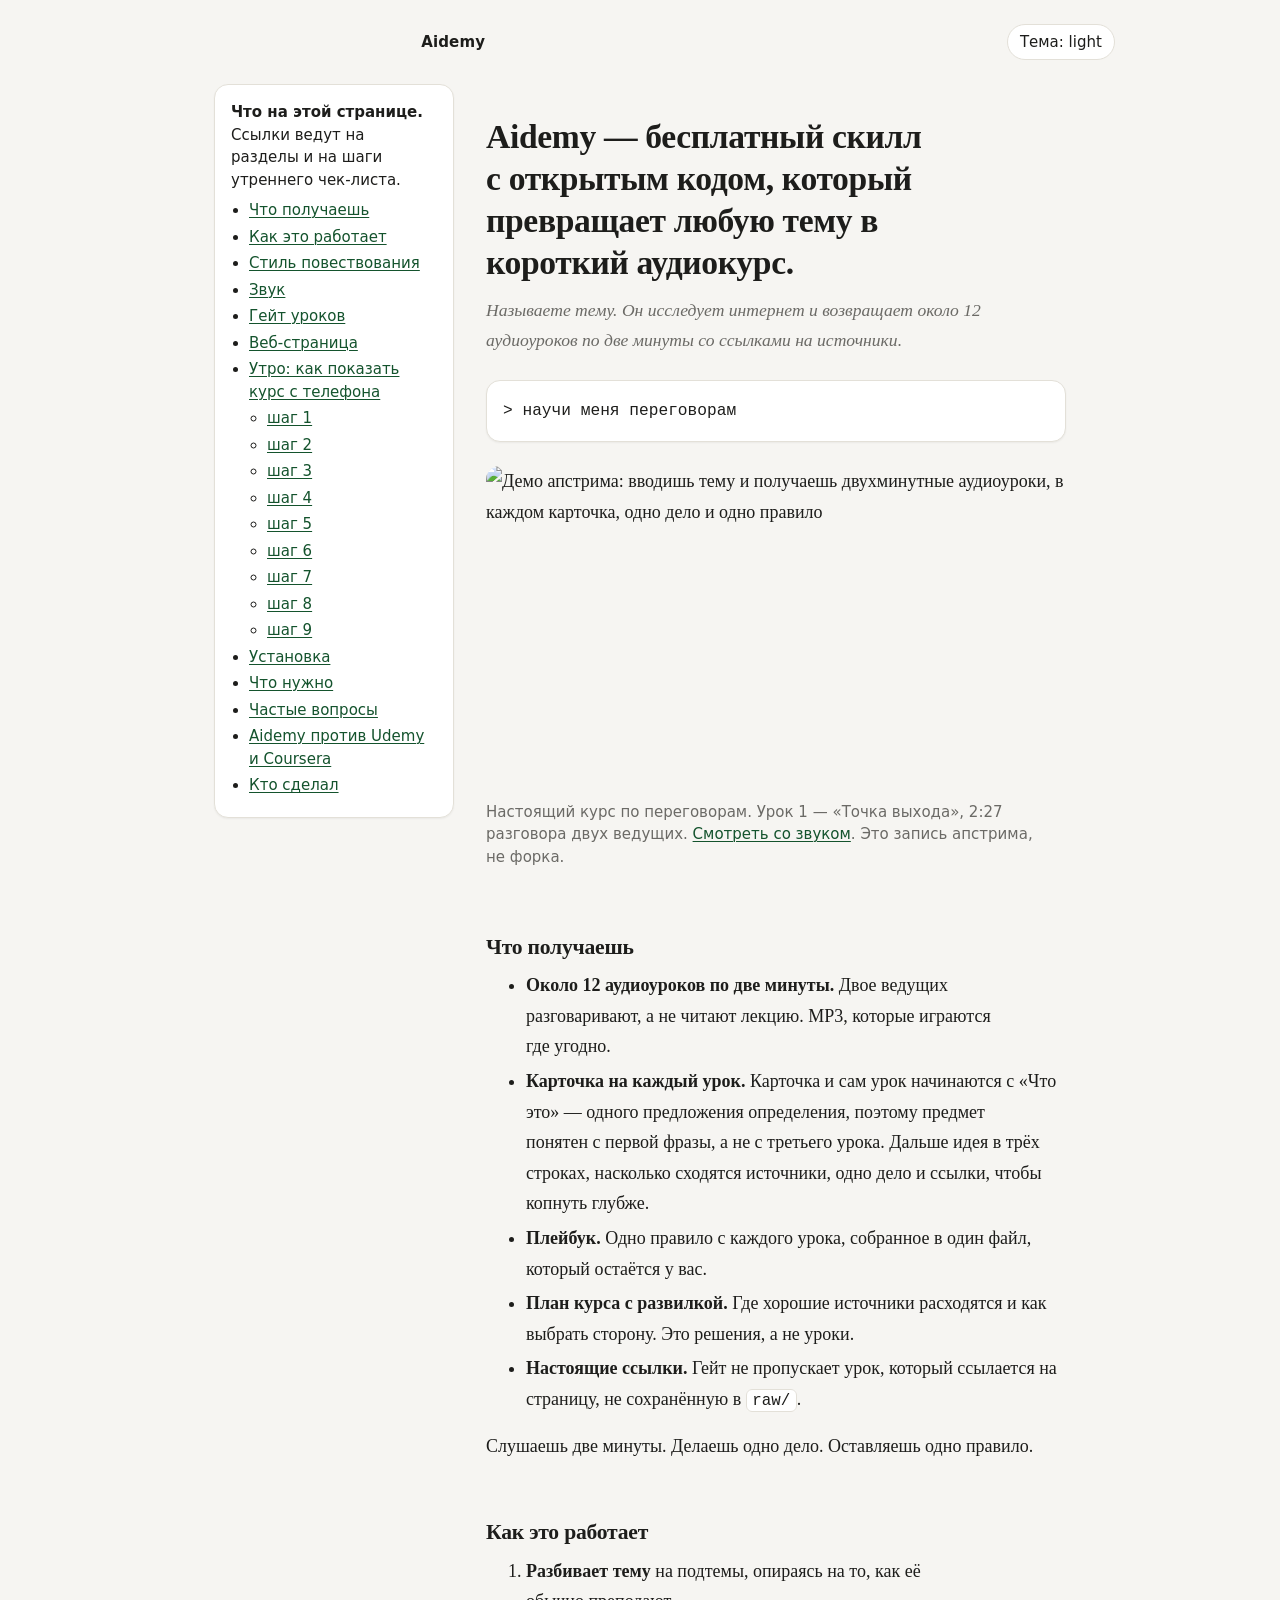
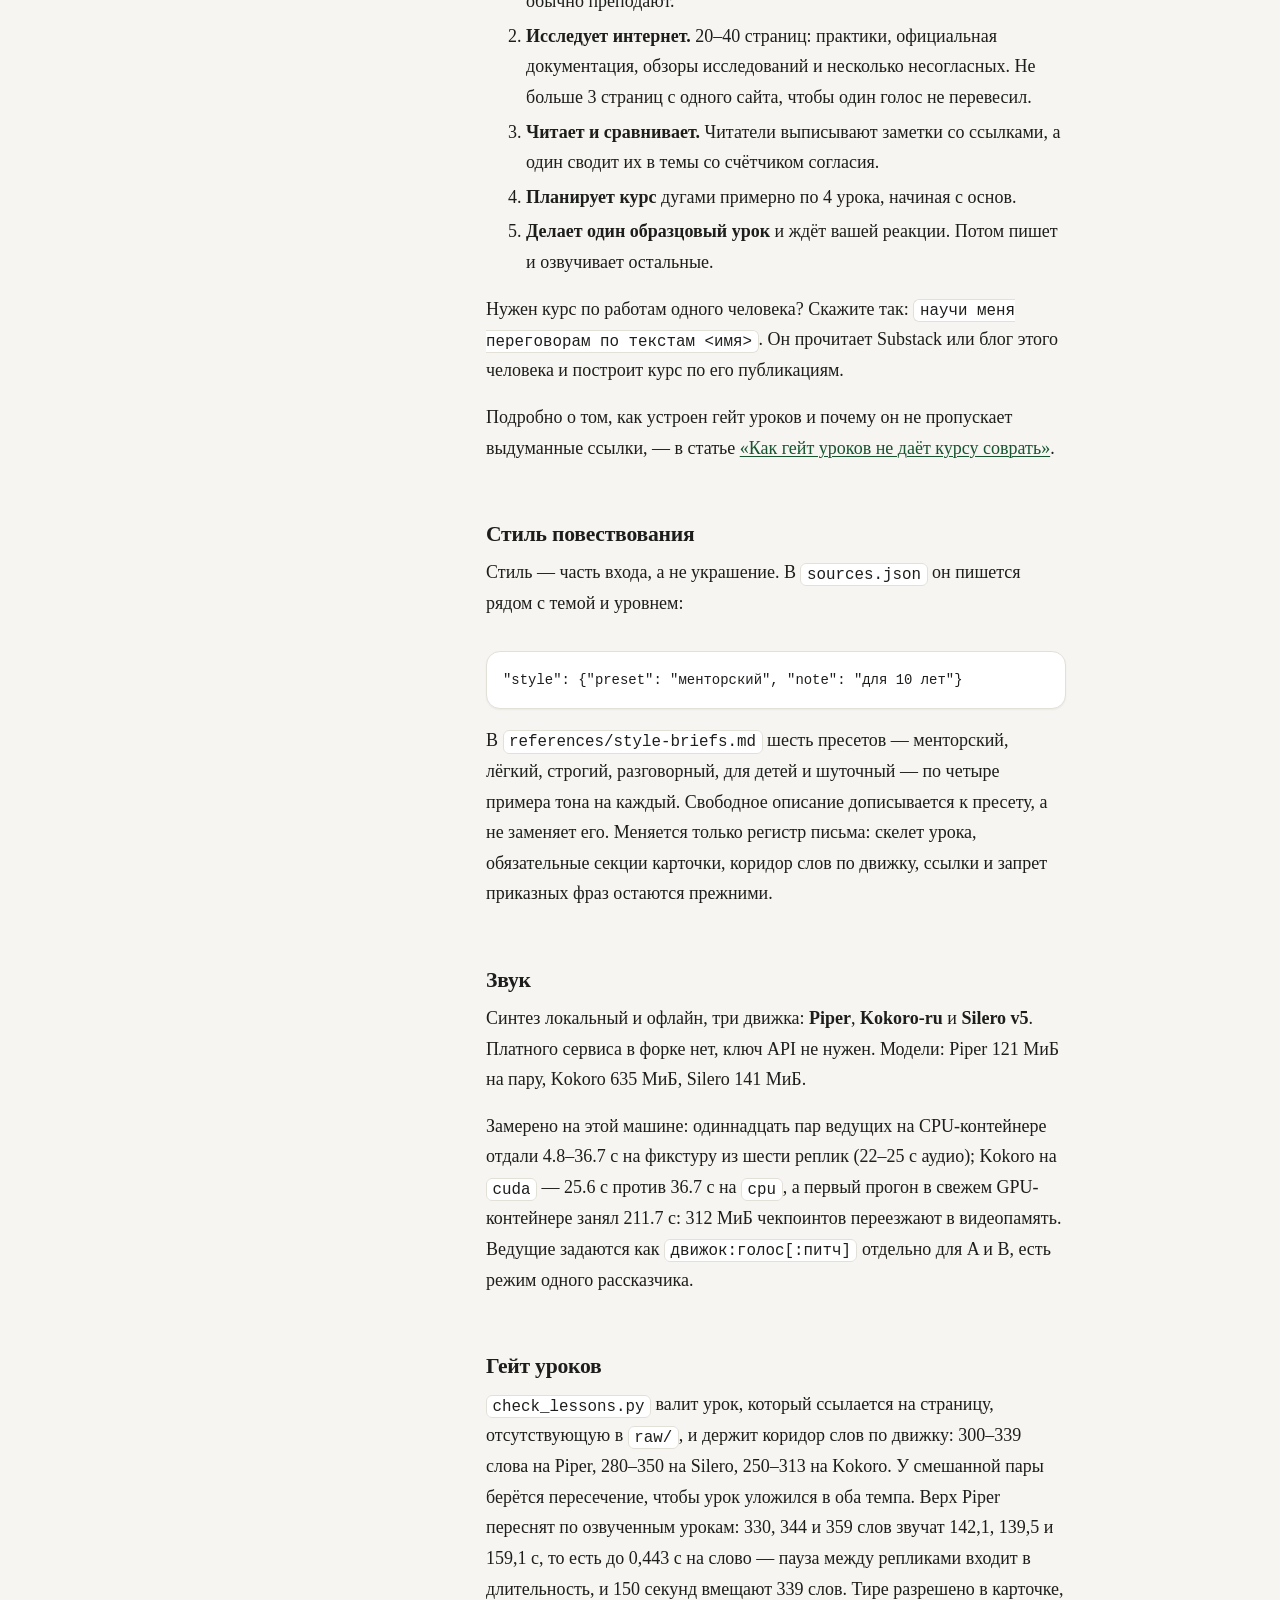
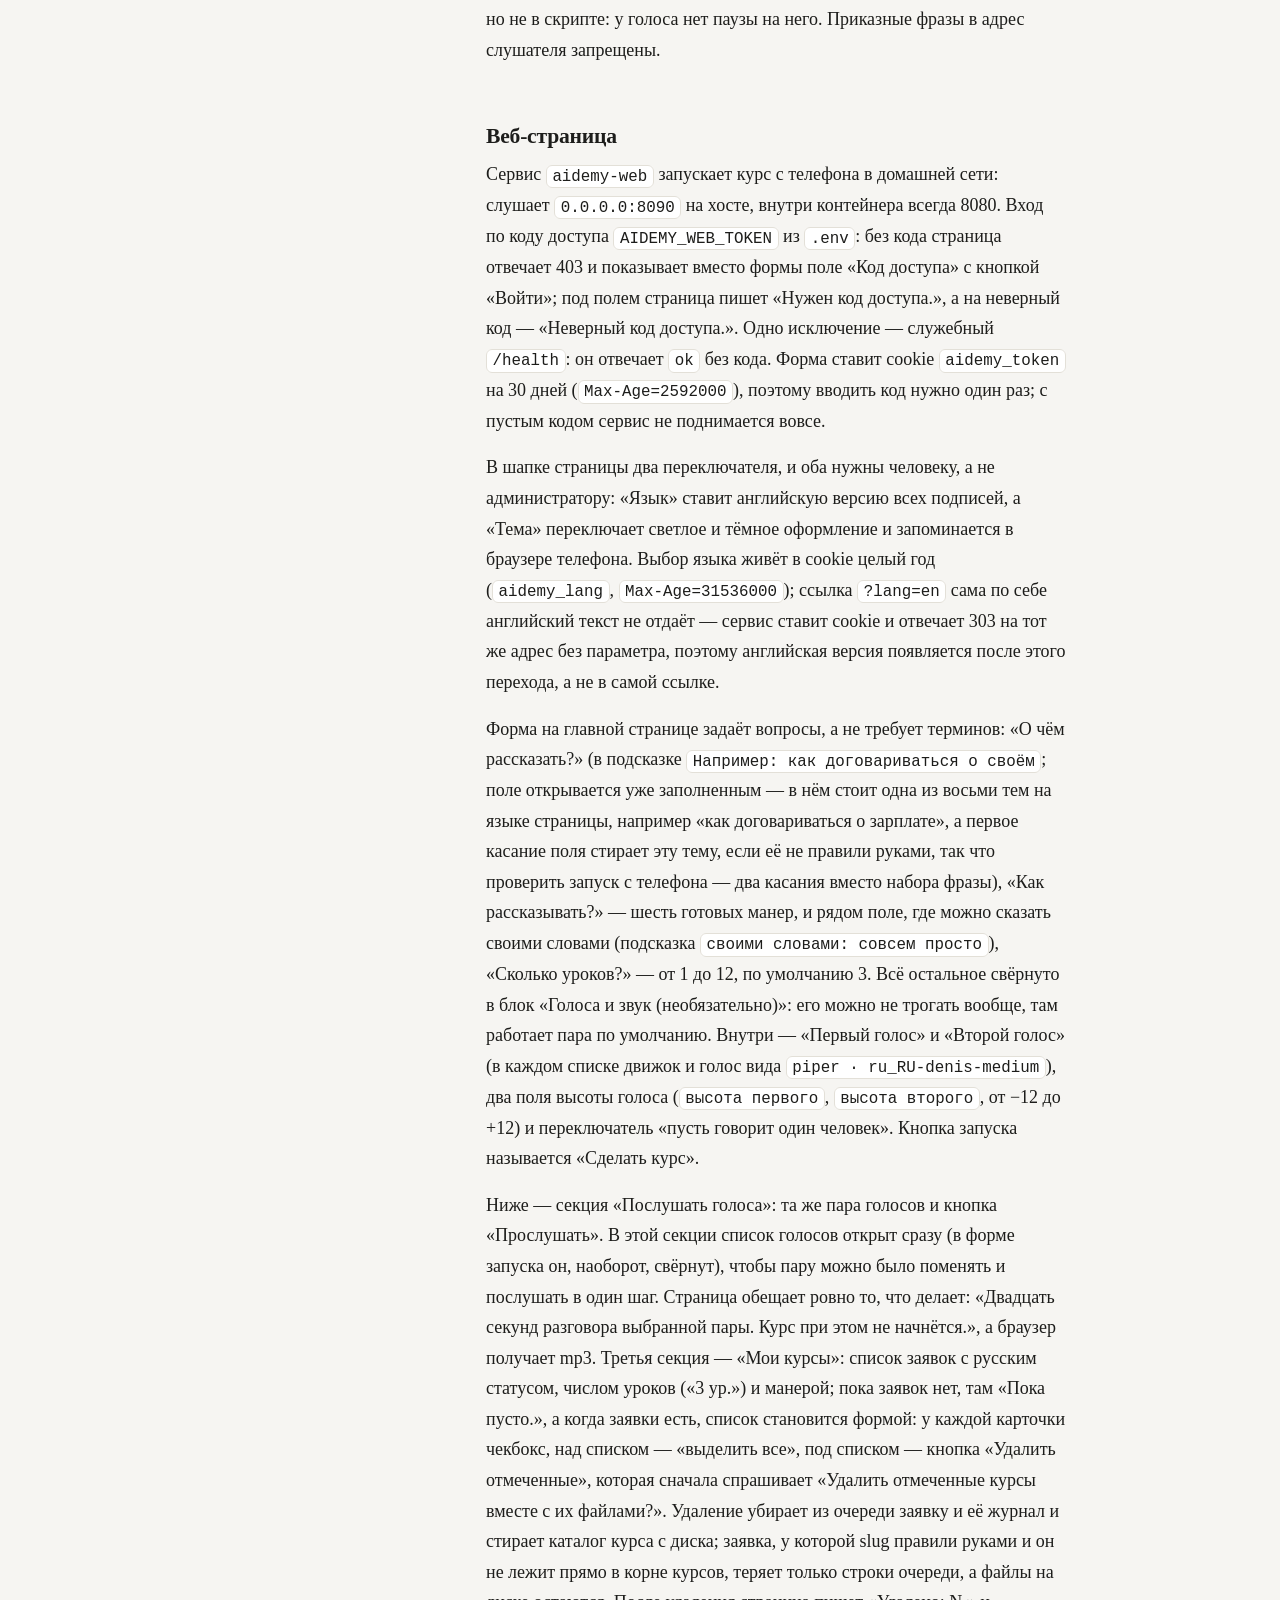
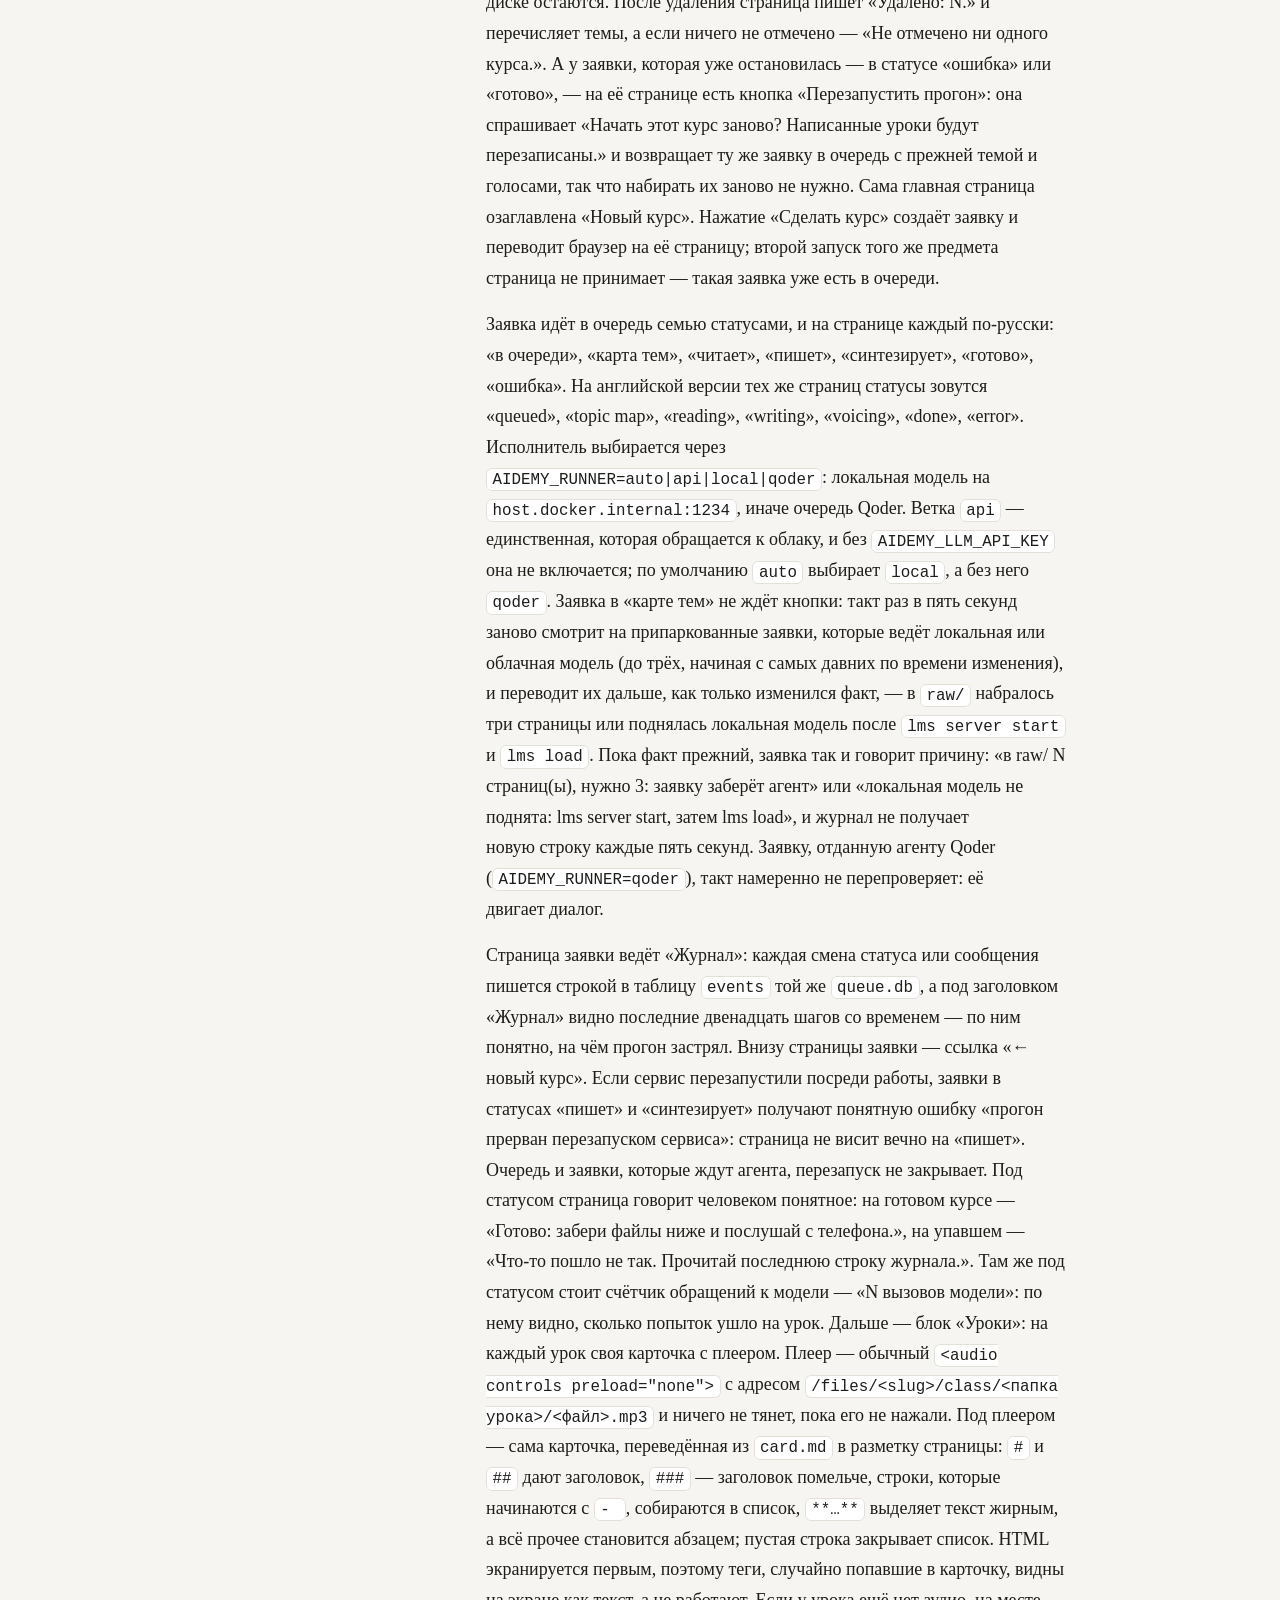
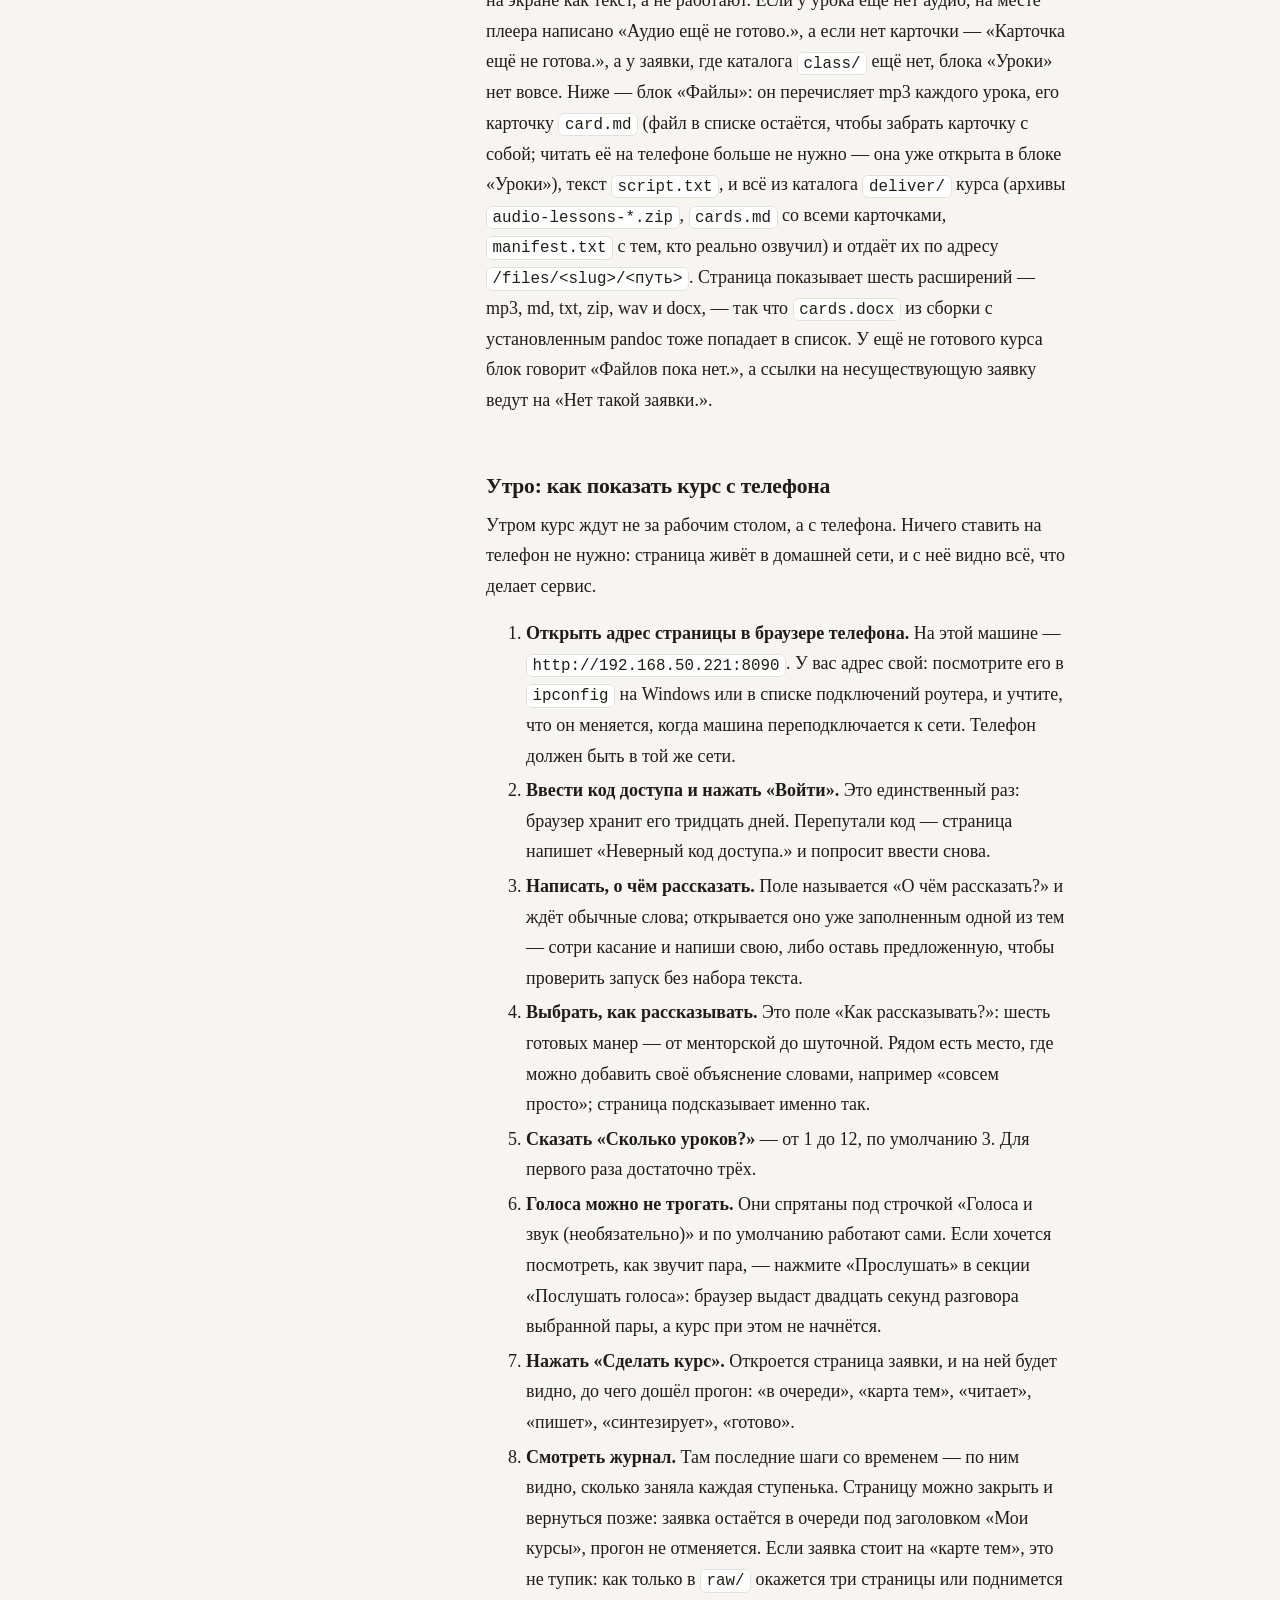
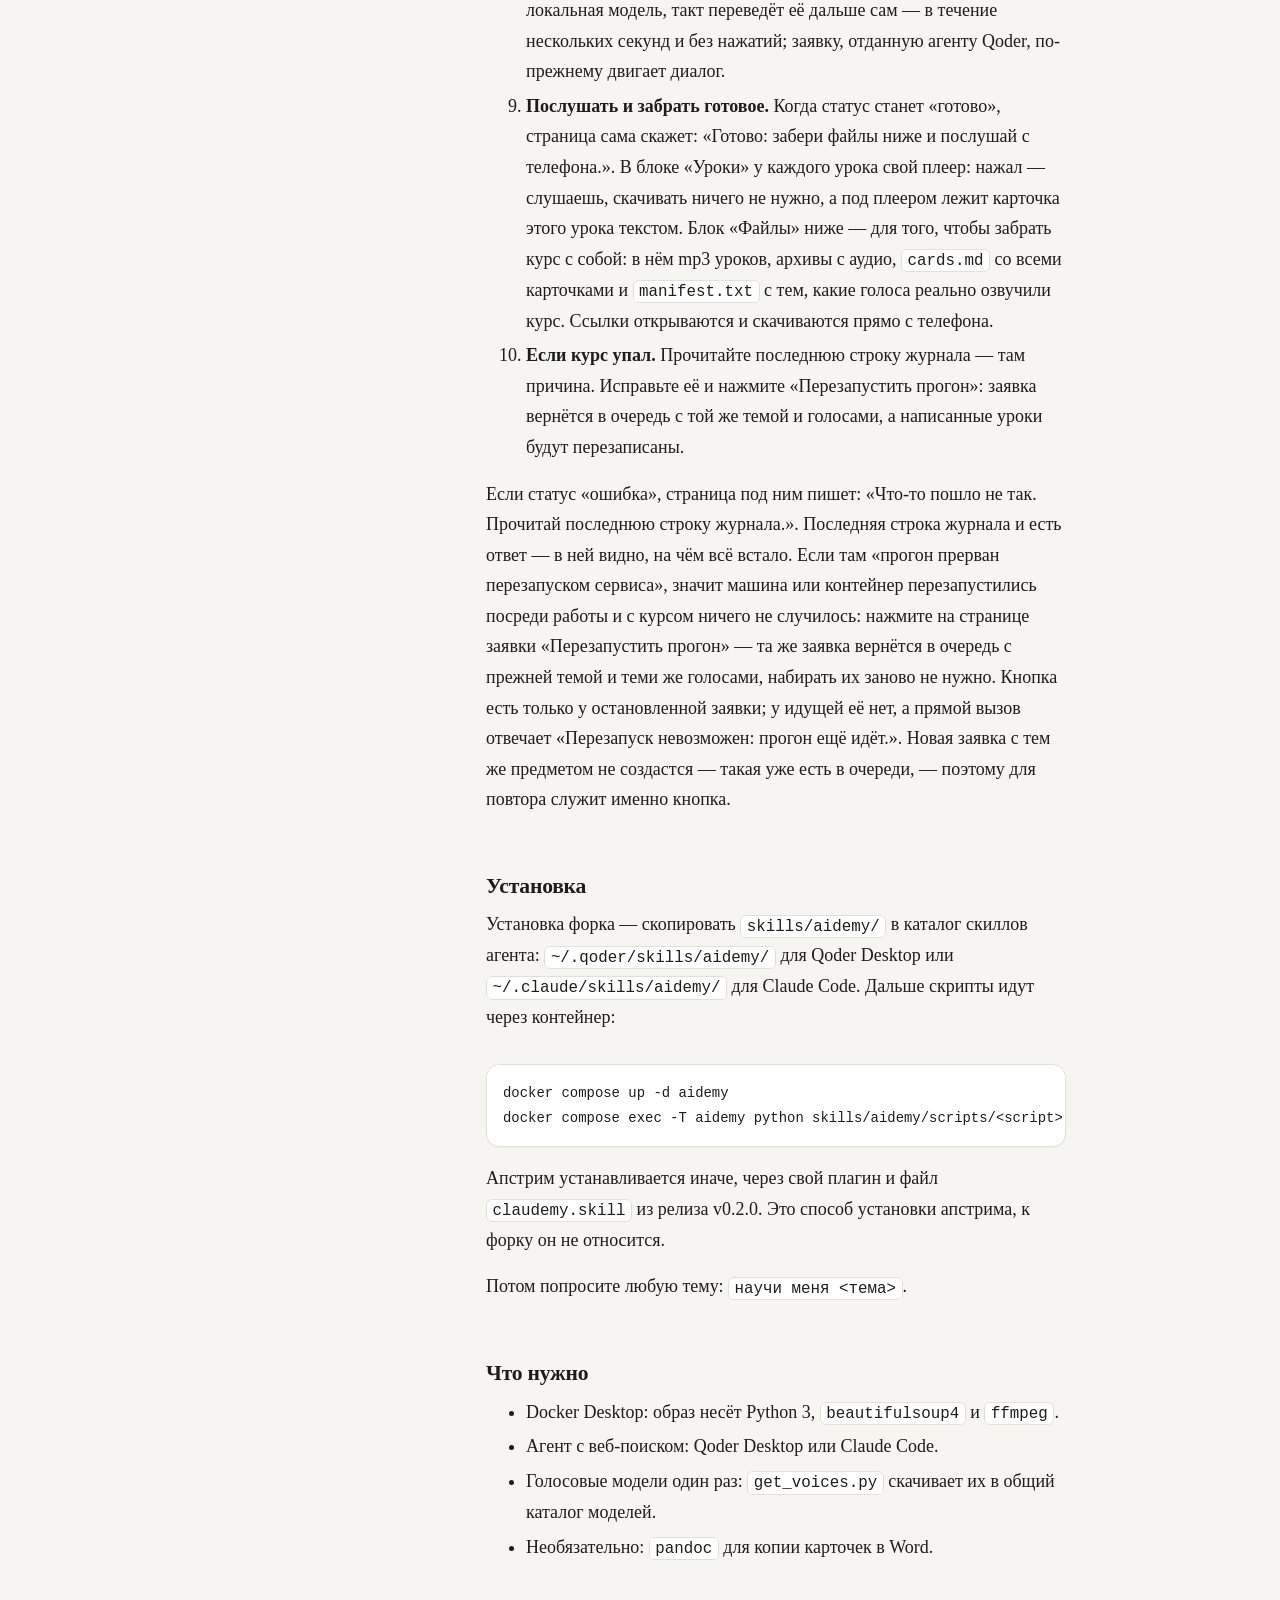
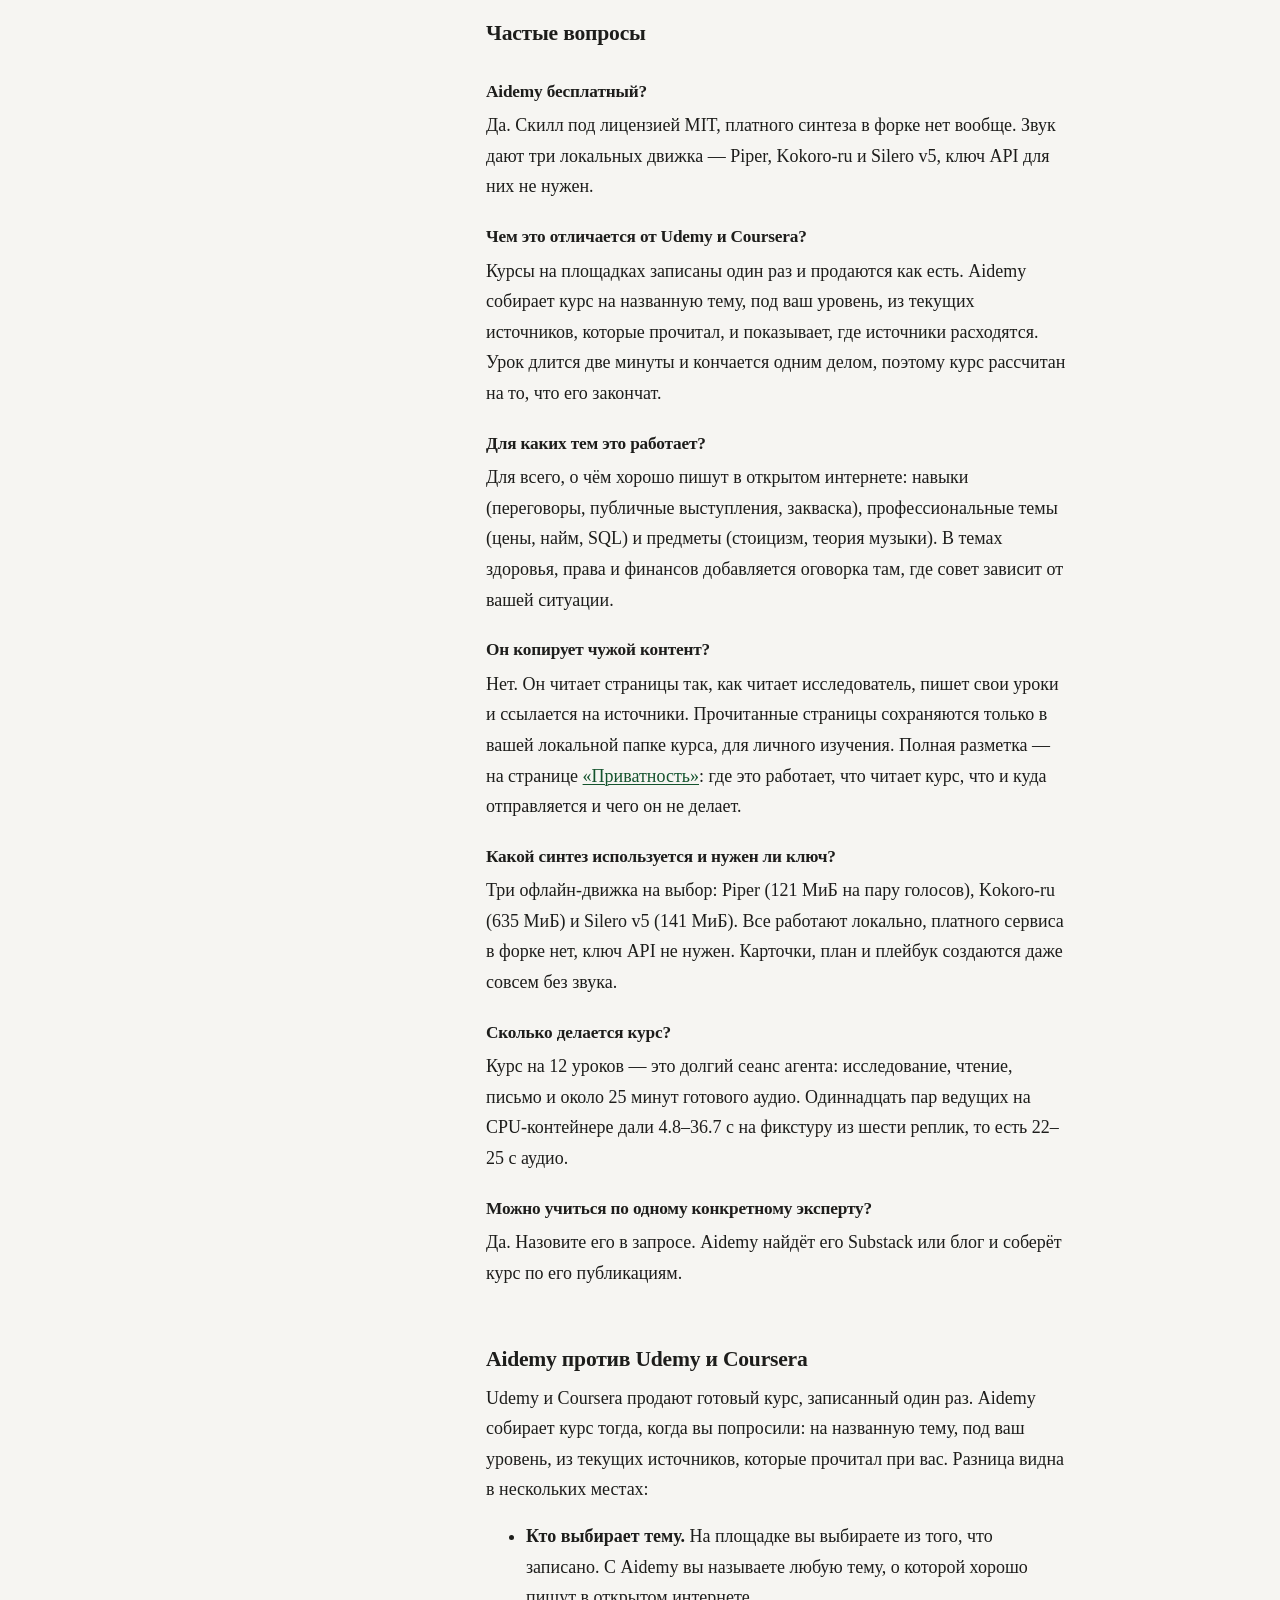
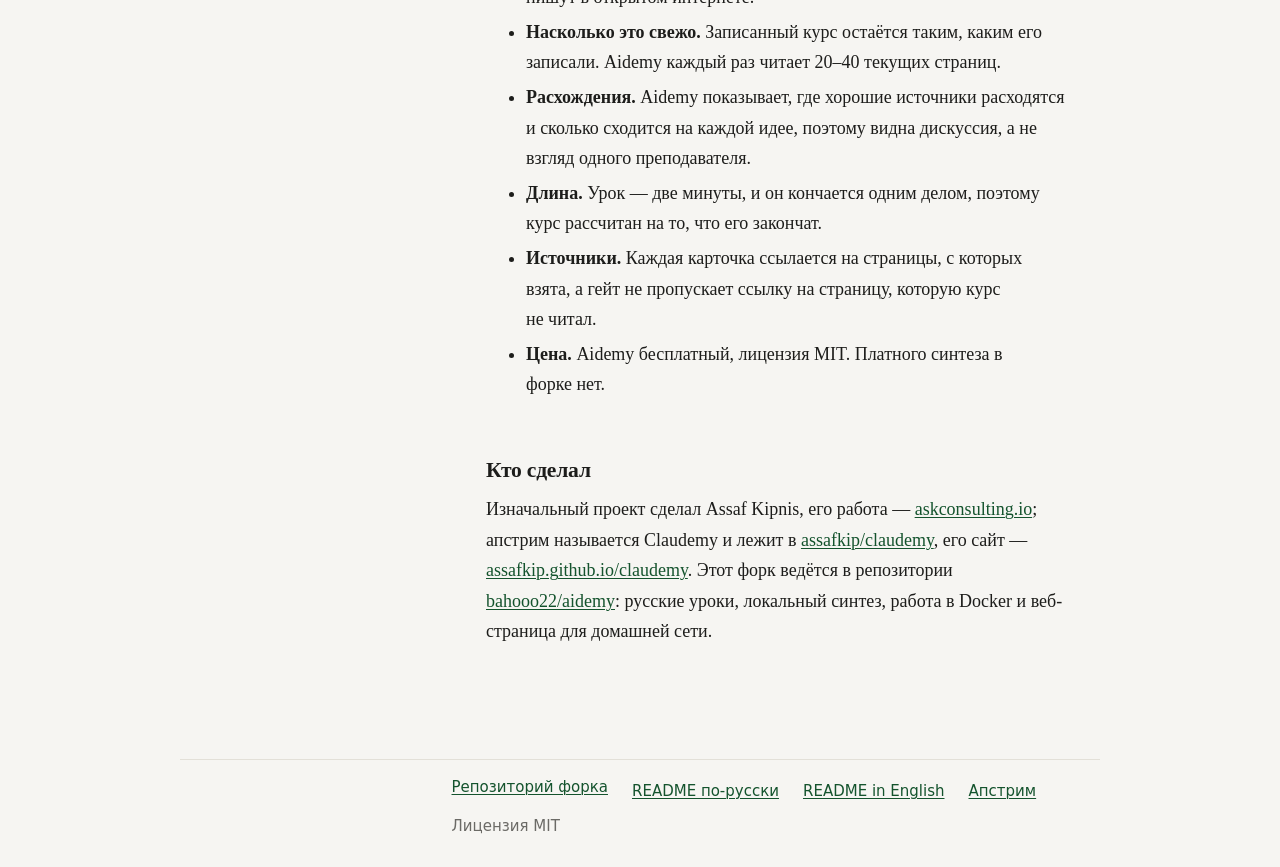
==== commit 8aea1f1e: "Любой курс начинается с определения предмета, а не с «итак, урок первый» Жена (заказчица) просит: че" ====
--- a/docs/index.html
+++ b/docs/index.html
@@ -187,7 +187,7 @@
 <h2 id="chto-poluchaesh">Что получаешь</h2>
 <ul>
 <li><strong>Около 12 аудиоуроков по две минуты.</strong> Двое ведущих разговаривают, а не читают лекцию. MP3, которые играются где угодно.</li>
-<li><strong>Карточка на каждый урок.</strong> Идея в трёх строках, насколько сходятся источники, одно дело и ссылки, чтобы копнуть глубже.</li>
+<li><strong>Карточка на каждый урок.</strong> Карточка и сам урок начинаются с «Что это» — одного предложения определения, поэтому предмет понятен с первой фразы, а не с третьего урока. Дальше идея в трёх строках, насколько сходятся источники, одно дело и ссылки, чтобы копнуть глубже.</li>
 <li><strong>Плейбук.</strong> Одно правило с каждого урока, собранное в один файл, который остаётся у вас.</li>
 <li><strong>План курса с развилкой.</strong> Где хорошие источники расходятся и как выбрать сторону. Это решения, а не уроки.</li>
 <li><strong>Настоящие ссылки.</strong> Гейт не пропускает урок, который ссылается на страницу, не сохранённую в <code>raw/</code>.</li>
